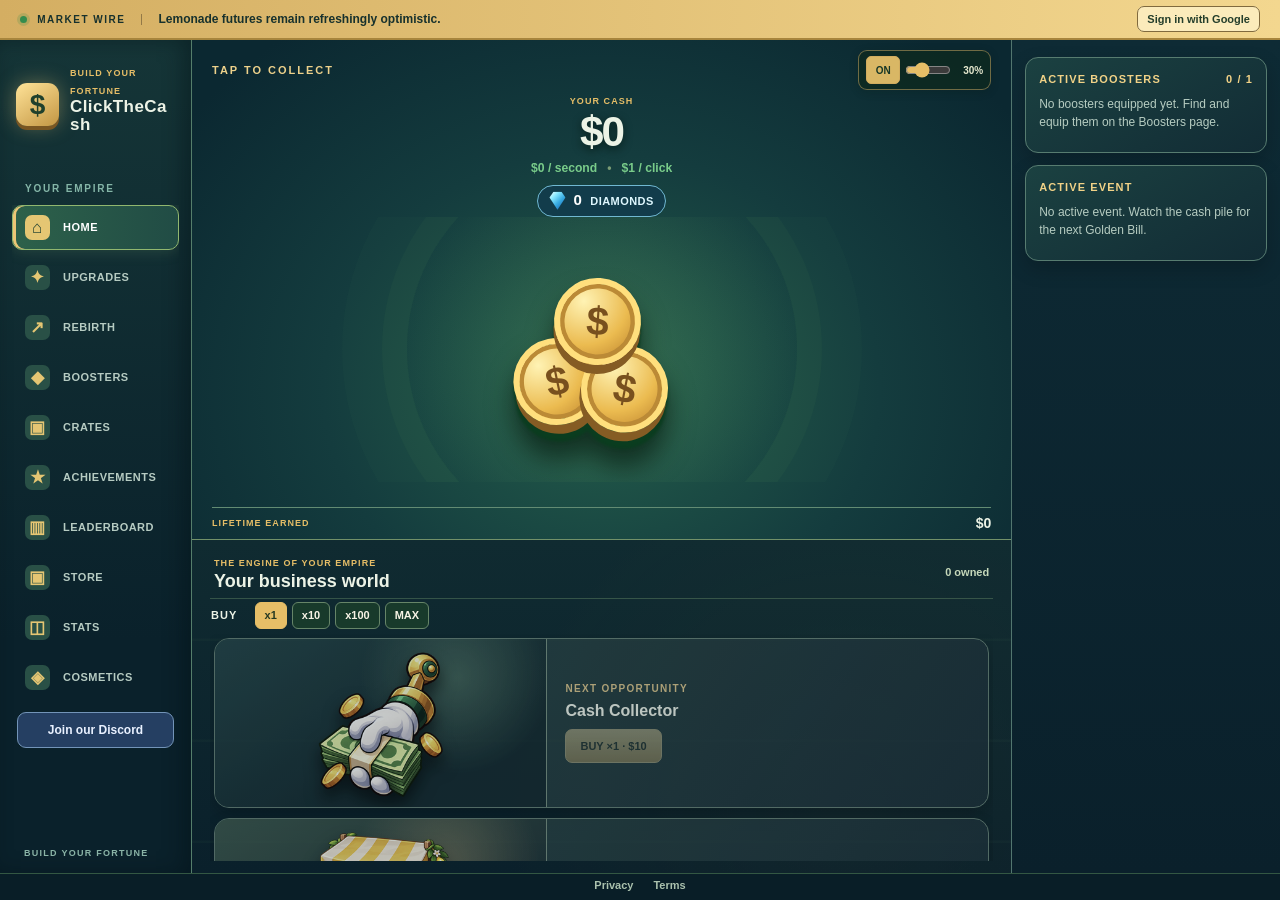
==== CashEmpire/index.html @ 69fbd25c "Reset gameplay on V2 rebirth and show business stats in image" ====
<!doctype html>
<html lang="en">
<head>
  <meta charset="utf-8">
  <meta name="viewport" content="width=device-width, initial-scale=1, viewport-fit=cover">
  <meta name="theme-color" content="#11251c">
  <meta name="description" content="ClickTheCash — build a business fortune, one tap at a time.">
  <title>ClickTheCash</title>
  <link rel="stylesheet" href="style.css?v=world-balance-1">
  <link rel="stylesheet" href="v2.css?v=1">
  <link rel="stylesheet" href="crates.css?v=3">
  <link rel="stylesheet" href="cosmetic-v2.css?v=2">
  <script src="cloud-outbox.js?v=free-crates-1" defer></script>
  <script src="wealth-progression.js?v=empire-2" defer></script>
  <script src="v2-shell.js?v=1" defer></script>
  <script src="script.js?v=rebirth-2" defer></script>
</head>
<body>
  <div class="game-shell">
    <div class="market-ticker"><span class="ticker-label"><span class="live-dot"></span> MARKET WIRE</span><span id="tickerText" class="ticker-text">The market is open. Every tap counts.</span><span id="cloudSyncStatus" class="cloud-sync-status" role="status" aria-live="polite" hidden></span><button id="fitScreen" class="fit-screen-toggle" type="button" aria-pressed="false">Fit screen: OFF</button><div id="accountControls" class="account-controls"><a id="googleSignIn" href="/api/auth/google/start">Sign in with Google</a><button id="accountButton" type="button" hidden></button><div id="accountMenu" class="account-menu" hidden><strong id="accountUsername"></strong><button id="accountDetails" type="button">Account</button><a id="adminLink" href="/admin" hidden>Admin</a><button id="signOut" type="button">Sign out</button></div></div></div>
    <div id="accountNotice" class="account-notice" role="alert" hidden></div>
    <main class="columns">
      <section class="play-column" aria-label="Cash collection">
        <header class="play-header"><div class="brand-mark">$</div><div class="brand-copy"><span class="brand-kicker">BUILD YOUR FORTUNE</span><h1>ClickTheCash</h1></div><div class="music-controls" role="group" aria-label="Background music"><span class="music-label">MUSIC</span><button id="musicMute" type="button" aria-label="Mute background music" aria-pressed="false">ON</button><input id="musicVolume" type="range" min="0" max="100" value="30" aria-label="Music volume"><span id="musicVolumeValue" class="music-volume-value">30%</span></div></header><audio id="backgroundMusic" src="assets/audio/background.wav" preload="none" loop></audio>
        <div class="balance-card"><span class="eyebrow">YOUR CASH</span><div id="balance" class="balance">$0</div><div class="income-line"><span id="rate">$0 / second</span><span class="income-divider">•</span><span id="perClick">$1 / click</span></div><div class="v2-diamond-wallet" aria-label="Diamonds"><span class="v2-diamond-gem" aria-hidden="true"></span><strong id="diamondBalance">0</strong><span>DIAMONDS</span></div></div>
        <div id="pileZone" class="pile-zone">
          <div id="particleLayer" class="particle-layer" aria-hidden="true"></div>
          <div class="wealth-backdrop" aria-hidden="true"></div>
          <button id="moneyPile" class="money-pile wealth-0" type="button" aria-label="Collect cash from the wealth pile"></button>
          <div id="effectLayer" class="effect-layer" aria-hidden="true"></div>
          <button id="goldenBill" class="golden-bill" type="button" hidden aria-label="Claim Golden Bill"><img id="goldenBillArt" src="assets/bills/golden-bill.png" alt="" width="116" height="96" decoding="async"><span class="golden-fallback" aria-hidden="true">GOLDEN BILL</span><b id="goldenCountdown" class="event-countdown" aria-label="Seconds remaining">12</b></button><button id="boosterDrop" class="booster-drop" type="button" hidden aria-label="Claim Booster Drop"><span>◆</span><small>BOOSTER DROP</small><b id="dropCountdown" class="event-countdown">20</b></button><div id="burstLayer" class="burst-layer" aria-hidden="true"></div>
        </div>
        <div id="buffBar" class="buff-bar" aria-live="polite"></div>
        <div class="play-footer"><span class="eyebrow">LIFETIME EARNED</span><strong id="lifetime">$0</strong></div>
      </section>
      <section class="content-column" aria-label="Empire progress">
        <div class="progress-area">
        <nav class="tabs" aria-label="Progress tabs">
          <button class="tab active" data-tab="upgrades" type="button">UPGRADES</button>
          <button class="tab" data-tab="stats" type="button">STATS</button>
          <button class="tab" data-tab="achievements" type="button">ACHIEVEMENTS</button>
          <button class="tab" data-tab="prestige" type="button">REBIRTH</button>
          <button class="tab" data-tab="boosters" type="button">BOOSTERS</button>
          <button class="tab" data-tab="crates" type="button">CRATES</button>
          <button class="tab" data-tab="cosmetics" type="button">COSMETICS</button>
          <button class="tab" data-feature="leaderboard" type="button">LEADERBOARD</button>
          <button class="tab" data-feature="store" type="button">STORE</button>
        </nav>
        <div id="tab-upgrades" class="tab-panel active">
          <div class="section-heading"><div><span class="eyebrow">MAKE YOUR MONEY WORK</span><h2>Upgrades</h2></div><span id="upgradeCount" class="section-count">0 available</span></div>
          <p class="section-intro">Fresh ideas arrive as your empire grows.</p>
          <div id="upgradeList" class="upgrade-list"></div>
        </div>
        <div id="tab-stats" class="tab-panel" hidden>
          <div class="section-heading"><div><span class="eyebrow">BY THE NUMBERS</span><h2>Statistics</h2></div></div>
          <div id="statsGrid" class="stats-grid"></div>
          <div class="settings-card"><h3>Settings</h3><div id="settingsList" class="settings-list"></div></div>
          <div class="save-card"><h3>Save management</h3><p>Your progress saves automatically in this browser.</p><div class="save-actions"><button id="exportSave" type="button">Export Save</button><button id="importSave" type="button">Import Save</button><button id="resetGame" class="danger" type="button">Reset Game</button></div></div>
        </div>
        <div id="tab-achievements" class="tab-panel" hidden>
          <div class="section-heading"><div><span class="eyebrow">PROOF OF PROGRESS</span><h2>Achievements</h2></div><span id="achievementCount" class="section-count">0 / 0</span></div>
          <div id="achievementGrid" class="achievement-grid"></div>
        </div>
        <div id="tab-prestige" class="tab-panel" hidden>
          <div class="section-heading"><div><span class="eyebrow">START AGAIN. GO FURTHER.</span><h2>Rebirth</h2></div></div>
          <div class="rebirth-card"><div class="rebirth-icon">✦</div><span class="eyebrow">EMPIRE POINTS AVAILABLE</span><strong id="pointsOwned">0</strong><p>Every Rebirth permanently adds 10% to click and business earnings. Empire Points also boost income and buy investments.</p><div class="rebirth-preview"><span>Earned this run</span><strong id="rebirthRunEarned">$0</strong></div><div class="rebirth-preview"><span>Rebirth requirement</span><strong id="rebirthRequirement">$1,000,000</strong></div><div id="rebirthProgress" class="rebirth-progress" role="progressbar" aria-label="Progress toward Rebirth" aria-valuemin="0" aria-valuemax="100" aria-valuenow="0"><span id="rebirthProgressFill"></span></div><div class="rebirth-preview"><span>Empire Points from this Rebirth</span><strong id="pointsGain">+0</strong></div><div class="rebirth-preview"><span>Current Rebirth bonus</span><strong id="rebirthCurrentBonus">+0%</strong></div><div class="rebirth-preview"><span>After this Rebirth</span><strong id="rebirthBonus">+10%</strong></div><p id="rebirthNext" class="rebirth-next"></p><button id="rebirthButton" type="button">REBIRTH FOR EMPIRE POINTS</button></div>
          <h3 class="tree-title">Early investments · 1–10 points</h3><div id="earlyPrestigeTree" class="prestige-tree"></div><h3 class="tree-title">Advanced investments</h3><div id="prestigeTree" class="prestige-tree"></div>
        </div>
        <div id="tab-boosters" class="tab-panel" hidden><div class="section-heading"><div><span class="eyebrow">RARE FINDS</span><h2>Boosters</h2></div></div><p class="section-intro">Drops can appear while you actively play. Equip one copy of each booster.</p><h3 class="tree-title">Equipment · 6 slots</h3><div id="boosterSlots" class="booster-slots"></div><h3 class="tree-title">Inventory</h3><div id="boosterInventory" class="booster-inventory"></div></div>
        <div id="tab-crates" class="tab-panel" hidden><div class="section-heading"><div><span class="eyebrow">OPEN YOUR FORTUNE</span><h2>Crates</h2></div></div><p class="section-intro">Claim a free Wood Crate daily, Iron Crate weekly, and Royal Crate monthly. Free crates reset at 00:00 UTC. Earn diamonds from achievement claims, or buy crates with diamonds or secure checkout. Preview the exact reward categories and odds before opening.</p><div class="v2-crate-wallet"><span class="v2-diamond-gem" aria-hidden="true"></span><strong id="crateDiamondBalance">0</strong><span>diamonds available</span></div><div id="crateList" class="v2-crate-list"></div></div>
        <div id="tab-cosmetics" class="tab-panel" hidden><div class="section-heading"><div><span class="eyebrow">YOUR LOOK, EVERYWHERE</span><h2>Cosmetics</h2></div></div><p class="section-intro">Choose a look for each slot. Equipped items follow your Google account.</p><div id="cosmeticsList" class="cosmetics-list"></div></div>
        </div>
        <section class="owned-panel world-panel" aria-label="Owned generator world">
          <div class="owned-heading"><div><span class="eyebrow">THE ENGINE OF YOUR EMPIRE</span><h2>Your business world</h2></div><span id="ownedTotal" class="owned-total">0 owned</span></div>
          <div id="ownedBusinessList" class="owned-business-list"></div>
        </section>
      </section>
      <aside id="storeColumn" class="store-column" aria-label="Business store">
        <div class="store-top"><div><span class="eyebrow">THE MARKETPLACE</span><h2>Businesses</h2></div><div class="store-badge">EST. TODAY</div></div>
        <div class="buy-row"><span>BUY</span><div class="buy-options"><button class="buy-option active" data-buy="1" type="button">x1</button><button class="buy-option" data-buy="10" type="button">x10</button><button class="buy-option" data-buy="100" type="button">x100</button><button class="buy-option" data-buy="max" type="button">MAX</button></div></div>
        <div id="businessList" class="business-list"></div>
      </aside>
    </main>
    <footer class="site-footer" aria-label="Site information"><a href="privacy">Privacy</a><a href="terms">Terms</a></footer>
  </div>
  <div id="featureBackdrop" class="modal-backdrop" hidden><section id="featureModal" class="feature-modal" role="dialog" aria-modal="true" aria-labelledby="featureTitle"><button id="featureClose" class="modal-close" type="button" aria-label="Close">×</button><div id="featureBody"></div></section></div>
  <div id="businessTooltip" class="business-tooltip" role="tooltip" hidden></div>
  <div id="toastStack" class="toast-stack" aria-live="polite"></div>
  <div id="modalBackdrop" class="modal-backdrop" hidden><div class="modal" role="dialog" aria-modal="true" aria-labelledby="modalTitle"><button id="modalClose" class="modal-close" type="button" aria-label="Close">×</button><span class="eyebrow">ClickTheCash</span><h2 id="modalTitle"></h2><div id="modalBody"></div><div id="modalActions" class="modal-actions"></div></div></div>
  <div id="crateReveal" class="v2-crate-reveal" role="dialog" aria-modal="true" aria-label="Crate reward" hidden><div class="v2-reveal-backdrop"></div><div class="v2-reveal-content"><div class="v2-reveal-chest" aria-hidden="true"><span class="v2-reveal-lid"></span><span class="v2-reveal-lock"></span></div><p id="crateRevealTier" class="v2-reveal-kicker">CRATE OPENING</p><h2 id="crateRevealTitle">Opening...</h2><p id="crateRevealReward" role="status" aria-live="polite"></p><button id="crateRevealClose" type="button">Collect reward</button></div></div>
</body>
</html>
---- CashEmpire/style.css ----
:root{
  --bg:#0e2119;--panel:#153026;--panel-deep:#10271f;--panel-soft:#1d3b2d;
  --line:#335743;--cream:#f7f3e5;--muted:#abc2ae;--gold:#e6be67;--green:#79cc8a;
  font-family:Helvetica,Arial,"Segoe UI",sans-serif;
  color:var(--cream);background:var(--bg)
}
*{box-sizing:border-box}
html,body{margin:0;min-height:100%}
body{background:var(--bg);color:var(--cream);transition:background .35s,color .35s}
button{font:inherit;cursor:pointer}
button:focus-visible,[tabindex="0"]:focus-visible{outline:3px solid var(--gold);outline-offset:2px}
button:disabled{cursor:not-allowed;opacity:.46}
h1,h2,h3,p{margin-top:0}
[hidden]{display:none!important}
.game-shell{width:100%;min-height:100vh}
.market-ticker{height:42px;display:flex;align-items:center;gap:16px;padding:0 20px;background:#e1c276;color:#233523;border-bottom:2px solid #a7853d;white-space:nowrap;overflow:hidden;font-size:12px;font-weight:650;position:relative;z-index:50}
.ticker-label{font-size:10px;font-weight:850;letter-spacing:.15em;border-right:1px solid #937947;padding-right:16px;flex:none}
.live-dot{display:inline-block;width:7px;height:7px;margin-right:6px;background:#348c4d;border-radius:50%;box-shadow:0 0 0 3px #348c4d33}
.ticker-text{overflow:hidden;text-overflow:ellipsis;flex:1}
.ticker-mark{font-size:10px;letter-spacing:.15em;font-weight:900;opacity:.72}
.columns{display:grid;grid-template-columns:minmax(310px,32%) minmax(330px,35%) minmax(330px,33%);min-height:calc(100vh - 42px)}
.play-column,.content-column,.store-column{min-width:0}
.play-column{display:flex;flex-direction:column;align-items:stretch;padding:22px 20px 16px;background:radial-gradient(circle at 50% 34%,#275b38 0,#173b2c 36%,#10291f 78%);border-right:2px solid #436448;max-height:calc(100vh - 42px);overflow:hidden;position:relative;isolation:isolate}
.play-header{display:flex;align-items:center;gap:12px;flex:none}
.brand-mark{display:grid;place-items:center;width:44px;height:44px;flex:none;border-radius:11px;background:linear-gradient(145deg,#ffe398,#c39643);color:#20402c;box-shadow:0 3px 0 #866525;font-size:29px;font-weight:900}
.brand-kicker,.eyebrow{font-size:10px;letter-spacing:.16em;color:var(--gold);font-weight:800}
.play-header h1{font-size:21px;line-height:1;margin:4px 0 0;letter-spacing:.08em;font-weight:850}
.balance-card{text-align:center;padding:21px 0 6px;flex:none;position:relative;z-index:8}
.balance{font-weight:850;font-size:clamp(34px,3.4vw,62px);line-height:1.13;letter-spacing:-.045em;overflow-wrap:anywhere;font-variant-numeric:tabular-nums;text-shadow:0 3px 8px #04140c9c}
.income-line{display:flex;justify-content:center;gap:10px;align-items:center;color:var(--green);font-size:13px;font-weight:750;margin-top:7px;flex-wrap:wrap}
.income-divider{color:#7b9c75}
.pile-zone{height:clamp(255px,37vh,408px);position:relative;display:grid;place-items:center;flex:none;overflow:hidden}
.particle-layer,.effect-layer{position:absolute;inset:0;overflow:hidden;pointer-events:none}
.particle-layer{z-index:1}
.wealth-backdrop{position:absolute;width:min(85%,390px);aspect-ratio:1;border-radius:50%;background:radial-gradient(circle,#a4d97728 0,#8fd97917 38%,transparent 72%);box-shadow:0 0 0 25px #7fb76a0b,0 0 0 65px #7fb76a07;z-index:2;pointer-events:none}
.money-pile{display:block;position:relative;width:min(80%,35vh,350px);aspect-ratio:1;max-height:100%;padding:0;border:0;background:transparent;color:inherit;z-index:4;touch-action:manipulation;user-select:none;-webkit-tap-highlight-color:transparent;transition:transform .14s ease;filter:drop-shadow(0 18px 13px #031309a0)}
.money-pile:hover{transform:scale(1.035)}
.money-pile:active,.money-pile.popped{transform:scale(.92,.9)}
.wealth-scene{position:absolute;inset:0;display:none;filter:drop-shadow(0 5px 1px #0a3d1f)}
.money-pile.wealth-0 .scene-0,.money-pile.wealth-1 .scene-1,.money-pile.wealth-2 .scene-2,.money-pile.wealth-3 .scene-3,.money-pile.wealth-4 .scene-4,.money-pile.wealth-5 .scene-5,.money-pile.wealth-6 .scene-6,.money-pile.wealth-7 .scene-7{display:block}
.money-pile .wealth-scene{display:block}
.wealth-piece{position:absolute;left:var(--x);top:var(--y);transform:translate(-50%,-50%) rotate(var(--rot)) scale(var(--scale));display:grid;place-items:center;font-weight:900}
.piece-coin{width:22%;aspect-ratio:1;border-radius:50%;border:4px solid #ffdf7d;background:radial-gradient(circle at 30% 24%,#fff3b4,#ebbb50 57%,#b77c29);box-shadow:0 6px 0 #855c24,inset 0 0 0 3px #bb8a36;color:#78501e;font-size:clamp(17px,2.1vw,32px);line-height:1}
.piece-bill{width:42%;height:19%;border:3px solid #287047;border-radius:7px;background:linear-gradient(145deg,#def5ac,#86c779 55%,#62ac66);box-shadow:0 6px 0 #33774c,inset 0 0 0 5px #b2de9f;color:#3b7b47;font-size:clamp(20px,2.3vw,36px)}
.piece-bill:before{content:"";position:absolute;inset:6px;border:2px dashed #6da96a;border-radius:3px}
.piece-stack{width:45%;height:27%;border:3px solid #2a7448;border-radius:8px;background:repeating-linear-gradient(to bottom,#c7e8a2 0 10%,#63aa63 10% 14%);box-shadow:0 7px 0 #368252,0 14px 0 #236840,0 21px 0 #154e32;color:#8a6b2c;font-size:clamp(19px,2.2vw,34px)}
.piece-stack:before{content:"";position:absolute;left:38%;width:24%;inset-block:0;background:#f2db9b;border-left:2px solid #b8a26a;border-right:2px solid #b8a26a}
.piece-stack:after{content:"$";position:relative;color:#8a6b2c}
.piece-gem{width:21%;aspect-ratio:1;background:linear-gradient(135deg,#e5ffff 10%,#5fd8e0 35%,#1685ac 61%,#bdfdff);clip-path:polygon(50% 0,87% 21%,100% 57%,50% 100%,0 57%,13% 21%);border-radius:9px;filter:drop-shadow(0 5px 4px #4cddeb77)}
.piece-crypto{width:23%;aspect-ratio:1;border-radius:50%;border:5px solid #ffe78b;background:linear-gradient(135deg,#f4d680,#b87b2f 55%,#654419);box-shadow:0 7px 0 #81551b,inset 0 0 0 4px #a66b29;color:#fff3bf;font-size:clamp(25px,3vw,44px)}
.piece-goldbar{width:37%;height:17%;border:3px solid #b27219;border-radius:8px;background:linear-gradient(155deg,#fff5ad 5%,#ffd258 37%,#b77921 78%);box-shadow:0 7px 0 #845421,inset 0 0 0 3px #ffe387}
.piece-emerald,.piece-pink,.piece-obsidian{width:22%;aspect-ratio:1;clip-path:polygon(50% 0,91% 22%,100% 61%,50% 100%,0 61%,9% 22%);background:linear-gradient(140deg,#e6ffbc,#20b95b 44%,#095b3e);filter:drop-shadow(0 4px 3px #003d1c)}
.piece-pink{background:linear-gradient(140deg,#fff0fb,#f789d1 42%,#9e3594)}.piece-obsidian{background:linear-gradient(140deg,#e8c2ff,#753aa1 43%,#1d163d)}
.piece-vault{width:78%;height:63%;border:8px solid #d5b663;border-radius:35% 35% 12% 12%;background:radial-gradient(circle at 50% 58%,#182f3b 0 27%,#d5aa54 28% 34%,#344b57 35% 55%,#1a2e32 56%);box-shadow:0 12px 0 #8c692d,inset 0 0 0 5px #f1d992}
.piece-crown{width:37%;height:25%;clip-path:polygon(5% 85%,0 23%,25% 52%,50% 0,75% 52%,100% 23%,95% 85%);border-radius:12px;background:linear-gradient(150deg,#fff0a5,#e5ae38 60%,#8a551a);filter:drop-shadow(0 6px 2px #6c431d)}
.piece-star{width:18%;aspect-ratio:1;clip-path:polygon(50% 0,62% 37%,100% 50%,62% 62%,50% 100%,38% 62%,0 50%,38% 37%);background:linear-gradient(135deg,#fff,#ffe575 52%,#ac65e1);filter:drop-shadow(0 0 7px #f4e5ab)}
.piece-orb{width:72%;aspect-ratio:1;border-radius:50%;background:radial-gradient(circle at 38% 34%,#fff4c8,#80dfff 10%,#6345b9 37%,#1a1c45 64%,#bd7ef4 73%,#10243f);box-shadow:0 0 22px #8a6ee6a6,inset 0 0 20px #b4e7ff}
.effect-layer{z-index:6}
.float-cash,.particle-note,.ambient-bill{position:absolute;left:var(--x);top:var(--y);pointer-events:none}
.float-cash{font-size:20px;font-weight:900;color:#ffedaa;text-shadow:0 3px 5px #1b402b;white-space:nowrap;animation:floatUp .8s ease-out forwards}
.particle-note{font-size:16px;color:#96e3aa;animation:noteFly .8s ease-out forwards}
.ambient-bill{width:22px;height:11px;border:1px solid #69a575;border-radius:2px;background:#a9df9c66;transform:rotate(var(--rot));animation:billFall 5s linear forwards}
@keyframes floatUp{to{transform:translate(var(--dx),-85px);opacity:0}}
@keyframes noteFly{to{transform:translate(var(--dx),var(--dy)) rotate(75deg);opacity:0}}
@keyframes billFall{to{transform:translate(35px,440px) rotate(210deg);opacity:0}}
.golden-bill{position:absolute;z-index:8;width:96px;height:64px;border:3px solid #ffe489;border-radius:9px;background:linear-gradient(135deg,#fff3b7,#dcaa42);color:#79501b;box-shadow:0 0 20px #ffe077;transform:rotate(-12deg);animation:billPulse 1s ease-in-out infinite alternate}
.golden-bill span{display:block;font-size:29px;line-height:28px;font-weight:900}
.golden-bill small{font-size:9px;font-weight:900}
@keyframes billPulse{to{transform:rotate(6deg) scale(1.08);box-shadow:0 0 35px #ffe077}}
.buff-bar{min-height:25px;text-align:center;color:var(--gold);font-size:12px;font-weight:800;flex:none;position:relative;z-index:8}
.owned-panel{display:flex;flex-direction:column;min-height:100px;flex:1;border-top:1px solid #64846288;padding-top:12px;overflow:hidden}
.owned-heading{display:flex;justify-content:space-between;align-items:end;gap:10px;flex:none}
.owned-heading h2{font-size:17px;margin:2px 0 0;font-weight:800}
.owned-total{font-size:11px;color:#c5d8ba;font-weight:750;white-space:nowrap}
.owned-business-list{overflow-y:auto;scrollbar-color:#719b72 transparent;padding:8px 3px 4px;min-height:0}
.owned-empty{margin:13px 0;font-size:12px;color:var(--muted)}
.owned-row{padding:8px 9px;margin-bottom:7px;background:#0c241b99;border:1px solid #436a4a;border-radius:9px}
.owned-row-head{display:flex;align-items:center;gap:8px;margin-bottom:5px}
.owned-row-head img{width:30px;height:30px;object-fit:contain;flex:none}
.owned-row-head strong{font-size:12px;font-weight:750;flex:1}
.owned-row-head span{font-size:12px;font-weight:850;color:var(--gold);font-variant-numeric:tabular-nums}
.owned-copies{display:flex;gap:2px;flex-wrap:wrap;align-items:center;min-height:27px}
.owned-copy{position:relative;display:grid;place-items:center;width:34px;height:34px;border-radius:7px;background:#31523d77}
.owned-copy img{width:100%;height:100%;object-fit:contain}
.owned-row.medium .owned-copy{width:28px;height:28px}
.owned-row.dense .owned-copy{width:24px;height:24px}
.copy-group{position:absolute;right:-4px;bottom:-3px;padding:0 3px;border-radius:4px;background:#e9c777;color:#173726;font-size:8px;font-weight:850}
.play-footer{display:flex;justify-content:space-between;align-items:center;border-top:1px solid #64846288;padding-top:10px;margin-top:8px;flex:none}
.play-footer strong{font-size:17px;font-weight:800;font-variant-numeric:tabular-nums}
.content-column{background:#12271f;max-height:calc(100vh - 42px);overflow-y:auto;padding:0 24px 30px;scrollbar-color:#5b855d transparent}
.tabs{display:flex;gap:5px;position:sticky;top:0;z-index:12;background:#12271f;border-bottom:1px solid var(--line);overflow-x:auto}
.tab{border:0;border-bottom:3px solid transparent;background:none;color:#a2b9a6;font-size:11px;font-weight:800;letter-spacing:.08em;white-space:nowrap;padding:20px 10px 16px}
.tab:hover,.tab.active{color:var(--cream)}
.tab.active{border-bottom-color:var(--gold)}
.tab-panel{padding-top:25px;animation:panelIn .18s ease}
.tab-panel[hidden]{display:none}
@keyframes panelIn{from{opacity:.55;transform:translateY(5px)}}
.section-heading{display:flex;justify-content:space-between;align-items:end;gap:10px}
.section-heading h2,.store-top h2{font-size:30px;letter-spacing:-.035em;font-weight:850;margin:3px 0 0}
.section-count{font-size:11px;color:var(--gold);font-weight:800}
.section-intro{font-size:13px;color:var(--muted);margin:11px 0 20px}
.upgrade-list,.prestige-tree{display:grid;gap:10px}
.upgrade-card,.investment-card{display:flex;align-items:center;gap:12px;border:1px solid #42694b;border-radius:11px;background:#203f30;padding:12px;box-shadow:0 4px 0 #0a1c14}
.upgrade-card.affordable{border-color:#aad176}
.upgrade-icon{display:grid;place-items:center;flex:none;width:43px;height:43px;border:1px solid #638b65;border-radius:9px;background:#305c3e;font-size:24px}
.upgrade-info{flex:1;min-width:0}
.upgrade-info strong{display:block;font-size:13px;font-weight:800}
.upgrade-info p{font-size:11px;color:var(--muted);margin:4px 0 0;line-height:1.4}
.upgrade-card button,.investment-card button,.business-card button,.rebirth-card button,.modal-actions button,.save-actions button{border:0;border-radius:7px;padding:10px 12px;background:var(--gold);color:#223627;font-size:12px;font-weight:850;white-space:nowrap;box-shadow:0 3px 0 #957033}
.upgrade-card button:disabled,.investment-card button:disabled,.business-card button:disabled,.rebirth-card button:disabled{background:#537159;color:#b6c7b5;box-shadow:none}
.empty-state{padding:25px;border:1px dashed var(--line);border-radius:10px;text-align:center;color:var(--muted);font-size:13px}
.store-column{display:flex;flex-direction:column;background:#1b3429;border-left:2px solid #456b4d;max-height:calc(100vh - 42px);overflow:hidden}
.store-top{display:flex;align-items:end;justify-content:space-between;gap:12px;padding:25px 20px 18px;flex:none}
.store-badge{padding:6px;border:1px solid #c6a359;color:var(--gold);font-size:9px;font-weight:850;letter-spacing:.12em;transform:rotate(-7deg)}
.buy-row{display:flex;align-items:center;justify-content:space-between;gap:8px;padding:10px 18px;background:#274533;border-block:1px solid #4b6d50;font-size:11px;font-weight:850;letter-spacing:.1em;flex:none}
.buy-options{display:flex;gap:5px}
.buy-option{border:1px solid #668568;border-radius:6px;padding:7px 10px;background:#183a2b;color:var(--cream);font-size:11px;font-weight:800}
.buy-option.active{background:var(--gold);border-color:var(--gold);color:#253922}
.business-list{overflow-y:auto;min-height:0;padding:12px 12px 25px;scrollbar-color:#729976 transparent}
.business-card{display:flex;align-items:center;gap:11px;min-height:86px;padding:10px;margin-bottom:8px;background:#244635;border:1px solid #426c4c;border-radius:10px;transition:background .15s,border-color .15s}
.business-card:hover,.business-card:focus-within{background:#2c523d;border-color:#8bb56f}
.business-card.locked{opacity:.68}
.business-card.available{border-color:#a8cf79}
.business-image{display:grid;place-items:center;flex:none;width:62px;height:62px;border-radius:9px;background:radial-gradient(circle,#4a7550,#284633);border:1px solid #658866}
.business-image img{width:58px;height:58px;object-fit:contain}
.business-info{flex:1;min-width:0;cursor:help}
.business-info strong{display:block;font-size:14px;line-height:1.2;font-weight:800}
.business-info p{font-size:11px;line-height:1.3;color:#b2cdb5;margin:5px 0 0}
.business-owned{display:block;font-size:11px;color:var(--gold);font-weight:800;margin-top:4px}
.business-card button{min-width:77px}
.business-card button small{display:block;font-size:10px;margin-top:3px;font-weight:700;font-variant-numeric:tabular-nums}
.business-tooltip{position:fixed;z-index:60;width:280px;padding:15px;background:#10261d;border:1px solid #d0b165;border-radius:12px;box-shadow:0 12px 45px #0009;pointer-events:none}
.tooltip-head{display:flex;align-items:center;gap:10px;margin-bottom:12px}
.tooltip-head img{width:58px;height:58px;object-fit:contain}
.tooltip-head strong{font-size:16px}
.tooltip-stat{display:flex;justify-content:space-between;gap:10px;padding:7px 0;border-top:1px solid #36513e;font-size:11px;color:#bed2bf}
.tooltip-stat strong{color:var(--cream);text-align:right;font-variant-numeric:tabular-nums}
.stats-grid{display:grid;grid-template-columns:repeat(2,minmax(0,1fr));gap:9px;margin-top:18px}
.stat{padding:15px;background:#1d3c2e;border:1px solid var(--line);border-radius:9px;min-height:78px}
.stat span{display:block;color:var(--muted);font-size:11px}
.stat strong{display:block;margin-top:8px;font-size:17px;font-weight:800;overflow-wrap:anywhere;font-variant-numeric:tabular-nums}
.settings-card,.save-card,.rebirth-card{margin-top:22px;padding:18px;border:1px solid var(--line);border-radius:11px;background:#1c382b}
.settings-card h3,.save-card h3{font-size:17px}
.settings-list{display:grid;grid-template-columns:repeat(2,1fr);gap:8px}
.setting{border:1px solid var(--line);border-radius:7px;background:#284b37;color:var(--cream);padding:10px;text-align:left;font-size:12px}
.setting strong{float:right;color:var(--gold)}
.save-card p,.rebirth-card p{color:var(--muted);font-size:13px;line-height:1.5}
.save-actions{display:flex;flex-wrap:wrap;gap:7px}
.save-actions button{background:#d5e4bd}
.save-actions .danger{background:#ba7069;color:#fff}
.achievement-grid{display:grid;grid-template-columns:repeat(2,minmax(0,1fr));gap:9px;margin-top:20px}
.achievement{padding:12px;border:1px solid #62865b;background:#254635;border-radius:9px;min-height:112px}
.achievement.locked{filter:grayscale(1);opacity:.55}
.achievement-icon{display:grid;place-items:center;width:36px;height:36px;margin-bottom:8px;border-radius:8px;background:#325c3e;font-size:20px}
.achievement strong{font-size:12px}
.achievement p{font-size:10px;color:var(--muted);margin:5px 0}
.rebirth-card{text-align:center;background:radial-gradient(circle at top,#455b30,#1b382a 70%);border-color:#ae9254}
.rebirth-icon{font-size:42px;color:var(--gold)}
.rebirth-card>strong{display:block;font-size:48px;color:var(--gold)}
.rebirth-preview{display:flex;justify-content:space-between;text-align:left;padding:11px 0;border-top:1px solid #64714e;font-size:12px;gap:10px}
.rebirth-preview strong{color:var(--gold)}
.rebirth-card button{width:100%;margin-top:10px;padding:14px}
.rebirth-next{font-size:11px!important}
.tree-title{margin:24px 0 12px}
.investment-card{align-items:flex-start}
.investment-card .upgrade-info p{line-height:1.4}
.toast-stack{position:fixed;left:50%;bottom:20px;transform:translateX(-50%);z-index:80;display:grid;gap:8px;pointer-events:none}
.toast{padding:11px 17px;background:#e9d07e;color:#213b2c;border-radius:9px;box-shadow:0 10px 35px #0007;font-weight:850;font-size:13px;animation:toastIn .3s ease}
.toast.achievement-toast{background:#99df9e}
@keyframes toastIn{from{opacity:0;transform:translateY(14px)}}
.modal-backdrop{position:fixed;inset:0;z-index:100;background:#06130ec9;display:grid;place-items:center;padding:15px}
.modal{position:relative;width:min(100%,510px);max-height:90vh;overflow:auto;background:#1b3b2c;border:1px solid #9aaf75;border-radius:15px;padding:25px;box-shadow:0 20px 80px #0009}
.modal h2{font-size:25px;margin:7px 0 12px}
.modal p{color:#c4d7bd;font-size:14px;line-height:1.55}
.modal textarea{width:100%;min-height:150px;resize:vertical;background:#0d241a;color:var(--cream);border:1px solid #7c9f73;border-radius:7px;padding:10px;font:12px monospace}
.modal-actions{display:flex;gap:8px;justify-content:flex-end;margin-top:18px}
.modal-actions .secondary{background:#56765b;color:#fff;box-shadow:none}
.modal-close{position:absolute;right:15px;top:12px;background:none;border:0;color:var(--cream);font-size:28px}
.gold-rush body{background:#47300f}
.gold-rush .market-ticker{background:#ffe3a0;color:#533306;box-shadow:0 0 20px #ffd15e}
.gold-rush .play-column{background:radial-gradient(circle at 50% 32%,#bd8d35,#61451b 58%,#2b2417);border-color:#f7d177}
.gold-rush .content-column,.gold-rush .tabs{background:#352d1c}
.gold-rush .store-column{background:#3c321d;border-color:#c99b4d}
.gold-rush .wealth-backdrop{background:radial-gradient(circle,#ffe76a72,#f5b63122 65%,transparent 75%);box-shadow:0 0 70px #ffce4b88}
.gold-rush .money-pile{filter:drop-shadow(0 0 23px #ffda63)}
.gold-rush .buff-bar{color:#fff3af;font-size:14px}
.light{--bg:#e4e8da;--panel:#f5f4e9;--panel-deep:#ecf0e2;--panel-soft:#e5efdc;--line:#a2b7a0;--cream:#1b3427;--muted:#4e6a54;--gold:#a56c22;--green:#267c42;background:#e4e8da;color:#1b3427}
.light body{background:#e4e8da}
.light .play-column{background:radial-gradient(circle at 50% 34%,#e1efd4,#c0ddc4 65%,#bad4bf)}
.light .content-column,.light .tabs{background:#ecf0e2}
.light .store-column{background:#dce8d8}
.light .business-card,.light .upgrade-card,.light .investment-card,.light .stat,.light .settings-card,.light .save-card{background:#f8f7ea;color:#1b3427}
.light .business-info p,.light .upgrade-info p{color:#506d55}
.light .achievement{background:#e0eedb}
.light .setting{background:#d9e9d5;color:#1b3427}
.light .owned-row{background:#eff4e3}
.light .owned-row-head strong{color:#203a29}
.light .balance{text-shadow:none}
.reduce-motion *, .reduce-motion *:before,.reduce-motion *:after{animation:none!important;transition:none!important}
@media(max-width:1080px){
  .columns{grid-template-columns:minmax(260px,32%) minmax(275px,35%) minmax(270px,33%)}
  .play-column,.content-column{padding-left:14px;padding-right:14px}
  .store-top{padding-left:14px;padding-right:14px}
  .business-card{gap:7px}
  .business-image{width:50px;height:50px}
  .business-image img{width:48px;height:48px}
  .tab{font-size:10px;padding-inline:7px}
}
@media(max-width:800px){
  .columns{grid-template-columns:1fr 1fr}
  .play-column,.content-column{max-height:none;min-height:640px}
  .play-column{overflow:visible}
  .owned-panel{flex:none;max-height:260px}
  .store-column{grid-column:1/-1;max-height:none}
  .business-list{display:grid;grid-template-columns:repeat(2,minmax(0,1fr));gap:0 8px;max-height:600px}
  .pile-zone{height:330px}
  .money-pile{width:min(75%,290px)}
}
@media(max-width:600px){
  .market-ticker{height:36px;padding-inline:10px;gap:9px}
  .ticker-label{padding-right:9px;font-size:9px}
  .ticker-mark{display:none}
  .columns{display:block}
  .play-column,.content-column,.store-column{min-height:0;max-height:none}
  .play-column{padding:14px}
  .play-header h1{font-size:18px}
  .brand-mark{width:38px;height:38px;font-size:25px}
  .balance-card{padding-top:17px}
  .balance{font-size:clamp(34px,9vw,48px)}
  .pile-zone{height:315px}
  .money-pile{width:min(76vw,290px)}
  .owned-panel{max-height:250px}
  .content-column{padding-bottom:27px}
  .tabs{top:0}
  .tab{flex:1;padding:15px 5px 12px;font-size:10px}
  .business-list{display:block;max-height:none}
  .store-top{padding:20px 15px}
  .business-tooltip{display:none!important}
}

.upgrade-icon img{width:39px;height:39px;object-fit:contain}
.light.gold-rush .play-column,.light.gold-rush .content-column,.light.gold-rush .store-column{background:linear-gradient(150deg,#765017,#3f2d16)!important;color:#fff1cc}
.light.gold-rush .market-ticker{background:#9a6b21;color:#fff3cd}

/* Keep the opening wealth stage prominent and phone tabs fully visible. */
.scene-0{transform:scale(1.5)}
.scene-1{transform:scale(1.18)}
.ticker-text{min-width:0}
@media(max-width:600px){.tabs{display:grid;grid-template-columns:repeat(4,minmax(0,1fr));overflow:hidden}.tab{min-width:0;white-space:normal;font-size:9px;letter-spacing:.025em;padding-inline:2px}}

/* The center column is an upgrade deck above the generator world. */
.play-column{justify-content:flex-start}
.play-column .pile-zone{height:auto;min-height:260px;flex:1}
.play-column .money-pile{width:min(90%,42vh,385px)}
.play-column .play-footer{margin-top:auto}
.content-column{display:flex;flex-direction:column;padding:0;overflow:hidden}
.progress-area{height:clamp(245px,36vh,345px);flex:none;overflow-y:auto;scrollbar-color:#5b855d transparent;background:#12271f}
.progress-area .tabs{padding:0 16px}
.progress-area .tab-panel{padding:17px 18px 20px}
.progress-area .section-heading h2{font-size:22px}
.progress-area .section-intro{margin-bottom:11px}
.progress-area .upgrade-list{gap:8px}
.progress-area .upgrade-card{padding:9px 10px}
.progress-area .empty-state{padding:14px}
.world-panel{position:relative;flex:1;min-height:0;padding:15px 16px 10px;overflow:hidden;border-top:3px solid #ccaa60;background:radial-gradient(circle at 50% 0,#2b523a 0,#1a382b 46%,#10291f 100%);isolation:isolate}
.world-panel:before{content:"";position:absolute;inset:0;pointer-events:none;z-index:0;opacity:.32;background:repeating-linear-gradient(to bottom,transparent 0 98px,#537e5833 99px 101px),radial-gradient(circle at 80% 80%,#c3af4d20,transparent 55%)}
.world-panel>*{position:relative;z-index:1}
.world-panel .owned-heading{padding:0 4px 11px;border-bottom:1px solid #668b6670}
.world-panel .owned-heading h2{font-size:20px;margin:3px 0 0}
.world-panel .owned-total{font-size:12px}
.world-panel .owned-business-list{flex:1;padding:12px 3px 16px;overflow-y:auto}
.world-panel .owned-row{min-height:112px;margin:0 0 11px;padding:10px 12px;background:linear-gradient(125deg,#173d2cf2,#1d4833d9);border:1px solid #58805a;border-left:4px solid #d4ad5d;border-radius:12px;box-shadow:0 7px 13px #061a1245}
.world-panel .owned-row-head{gap:10px;margin-bottom:9px}
.world-panel .owned-row-head>img{width:44px;height:44px}
.owned-row-title{display:flex;flex-direction:column;gap:2px;min-width:0;flex:1}
.world-panel .owned-row-head .owned-row-title strong{font-size:14px;color:var(--cream)}
.owned-row-title small{font-size:11px;color:var(--muted);font-weight:500}
.world-panel .owned-row-head .owned-quantity{font-size:16px;font-weight:850;color:#f1d486}
.world-panel .owned-copies{gap:5px;min-height:40px}
.world-panel .owned-copy{width:44px;height:44px;border:1px solid #6d946d88;background:#325941a8;animation:businessBreathe 3.8s ease-in-out var(--delay,0s) infinite}
.world-panel .owned-row.medium .owned-copy{width:36px;height:36px}
.world-panel .owned-row.dense .owned-copy{width:28px;height:28px}
.world-panel .copy-group{font-size:9px;right:-3px;bottom:-3px}
@keyframes businessBreathe{50%{transform:translateY(-2px)}}
.reduce-motion .owned-copy{animation:none}
.world-starter{min-height:245px;display:flex;flex-direction:column;align-items:center;justify-content:center;text-align:center;padding:18px 15px;background:linear-gradient(140deg,#254d36a8,#173626b5);border:1px dashed #7da66d;border-radius:14px}
.world-starter h3{font-size:19px;line-height:1.2;margin:10px 0 8px}
.world-starter p{max-width:360px;margin:0 0 16px;color:var(--muted);font-size:12px;line-height:1.5}
.starter-previews{display:grid;grid-template-columns:repeat(4,minmax(0,1fr));gap:8px;width:100%}
.starter-preview{display:flex;flex-direction:column;align-items:center;justify-content:center;gap:4px;min-height:92px;padding:5px;border:1px solid #547658;border-radius:9px;background:#0c291e88;opacity:.75}
.starter-preview img{width:55px;height:55px;object-fit:contain;filter:saturate(.65)}
.starter-preview strong{font-size:9px;line-height:1.15;color:#d8e0ce}
.world-next{display:flex;align-items:center;gap:13px;min-height:70px;padding:8px 12px;border:1px dashed #719568;border-radius:10px;background:#17392888;opacity:.72}
.world-next img{width:55px;height:55px;object-fit:contain;filter:grayscale(.35)}
.world-next div{display:flex;flex-direction:column;gap:3px}
.world-next strong{font-size:14px}
@media(min-width:1550px){.progress-area .upgrade-list{grid-template-columns:repeat(2,minmax(0,1fr))}}
@media(max-width:800px){.content-column{height:calc(100vh - 42px);min-height:640px;max-height:none;overflow:hidden}.play-column .pile-zone{flex:1}}
@media(max-width:600px){.play-column .pile-zone{height:335px;min-height:335px;flex:none}.play-column .money-pile{width:min(88vw,335px)}.content-column{height:auto;min-height:0;overflow:visible}.progress-area{height:315px}.world-panel{height:480px;min-height:480px;flex:none}.world-panel .owned-heading h2{font-size:18px}.starter-previews{gap:5px}.starter-preview img{width:43px;height:43px}.starter-preview strong{font-size:8px}}

.world-panel .world-starter{min-height:100%}
.world-panel .owned-copy{animation:none}
.world-panel .owned-copy:nth-child(4n+1){animation:businessBreathe 3.8s ease-in-out var(--delay,0s) infinite}
.reduce-motion .world-panel .owned-copy{animation:none}

/* Leaderboard and premium store use the existing navigation and dialog palette. */
.feature-modal{position:relative;display:flex;flex-direction:column;width:min(100%,760px);max-height:90vh;overflow:hidden;background:#1b3b2c;border:1px solid #9aaf75;border-radius:15px;box-shadow:0 20px 80px #0009}
.feature-modal.store-view{width:min(100%,760px)}
.feature-body{padding:25px;overflow-y:auto;scrollbar-color:#719b72 transparent}
.feature-header{display:flex;align-items:center;justify-content:space-between;gap:14px;padding-right:28px;margin-bottom:15px}
.feature-header h2{font-size:25px;margin:4px 0 0}
.feature-header button,.premium-buy{border:0;border-radius:7px;padding:10px 14px;background:var(--gold);color:#223627;font-size:12px;font-weight:850;box-shadow:0 3px 0 #957033}
.feature-header button:disabled,.premium-buy:disabled{opacity:.58;cursor:not-allowed;box-shadow:none}
.feature-message{padding:18px;border:1px dashed #648667;border-radius:9px;color:var(--muted);font-size:13px;line-height:1.5;text-align:center}
.feature-message.error{border-color:#c88470;color:#ffcfbf}
.feature-message button{display:block;margin:10px auto 0;border:1px solid #9db477;border-radius:6px;padding:7px 12px;background:#315d3d;color:var(--cream);font:inherit}
.leaderboard-list{max-height:58vh;overflow-y:auto;border:1px solid #4f7655;border-radius:10px}
.leaderboard-row{display:grid;grid-template-columns:55px minmax(110px,1.4fr) minmax(125px,1fr) 85px;align-items:center;gap:10px;padding:10px 12px;border-bottom:1px solid #416748;font-size:13px;font-variant-numeric:tabular-nums}
.leaderboard-row:last-child{border-bottom:0}
.leaderboard-head{position:sticky;top:0;z-index:1;background:#274c34;color:#e0ce92;font-size:10px;font-weight:850;letter-spacing:.07em;text-transform:uppercase}
.leaderboard-row .rank{font-weight:850;color:#e7c77a}
.leaderboard-row .username{font-weight:750;overflow:hidden;text-overflow:ellipsis;white-space:nowrap}
.leaderboard-row .cash{text-align:right}
.leaderboard-row .rebirths{text-align:right;color:var(--muted)}
.leaderboard-row.is-me{background:#49694480;box-shadow:inset 3px 0 var(--gold)}
.personal-rank{margin-top:12px;padding:10px 0;border-top:1px solid #6e8e69}
.premium-card{display:grid;grid-template-columns:70px 1fr auto;align-items:center;gap:15px;padding:18px;border:1px solid #6e955f;border-radius:12px;background:linear-gradient(135deg,#2b5538,#193628)}
.premium-icon{display:grid;place-items:center;width:64px;height:64px;border-radius:14px;background:linear-gradient(135deg,#ffe39b,#c98f37);color:#23452c;font-size:26px;font-weight:900;box-shadow:0 4px 0 #8e6429}
.premium-info strong{display:block;font-size:17px}
.premium-info p{margin:5px 0 0;color:var(--muted);font-size:12px;line-height:1.4}
.premium-price{margin-top:7px;color:#f3d68e;font-weight:850}
.premium-note{margin:13px 0 0;color:var(--muted);font-size:12px;line-height:1.5}
.premium-state{margin-top:12px;padding:9px 10px;border-radius:8px;background:#294b35;color:#f6df9e;font-size:12px}
.light .feature-modal{background:#f0f4e9;color:#1b3427}
.light .feature-message{color:#45634a}
.light .leaderboard-head{background:#d8e7d3;color:#47643f}
.light .leaderboard-row{border-color:#b5cdb1}
.light .premium-card{background:#e0efdc;color:#1b3427}
.light .premium-note,.light .premium-info p{color:#4e6a54}
@media(max-width:1500px){.progress-area .tabs{display:grid;grid-template-columns:repeat(6,minmax(0,1fr));gap:0}.progress-area .tab{min-width:0;white-space:normal;padding:15px 2px 12px;font-size:9px;letter-spacing:.015em;line-height:1.15}}
@media(max-width:600px){.progress-area .tabs{grid-template-columns:repeat(3,minmax(0,1fr))}.progress-area .tab{font-size:10px;padding:11px 2px}.feature-body{padding:18px 12px}.leaderboard-head{display:none}.leaderboard-row{grid-template-columns:34px minmax(0,1fr) auto;gap:2px 8px;font-size:11px}.leaderboard-row .rank{grid-row:1/3}.leaderboard-row .cash{font-weight:750}.leaderboard-row .rebirths{grid-column:2/4;text-align:left}.premium-card{grid-template-columns:56px 1fr;gap:10px}.premium-icon{width:52px;height:52px;font-size:21px}.premium-buy{grid-column:1/3;width:100%}}

.feature-header{padding-right:48px}

/* Account controls, wealth tiers, and compact mobile sizing. */
.market-ticker{overflow:visible}
.account-controls{position:relative;flex:none;font-size:11px}
.account-controls a,.account-controls>button,.fit-screen-toggle{border:1px solid #806a3e;border-radius:7px;background:#fbebbb;color:#243e2b;font-size:11px;font-weight:750;padding:6px 9px;text-decoration:none;white-space:nowrap}
.account-menu{position:absolute;right:0;top:calc(100% + 8px);width:185px;padding:10px;display:grid;gap:5px;border:1px solid #bda36b;border-radius:9px;background:#f7edd0;color:#243e2b;box-shadow:0 12px 25px #0006;z-index:80}
.account-menu[hidden]{display:none}
.account-menu strong{overflow:hidden;text-overflow:ellipsis}
.account-menu button{padding:7px;border:0;border-radius:5px;background:#e5d6a6;text-align:left;color:#243e2b}
.fit-screen-toggle{display:none}
.world-panel .owned-row{min-height:0;margin-bottom:6px;padding:6px 8px}
.world-panel .owned-row-head{margin-bottom:4px}
.world-panel .owned-row-head>img{width:32px;height:32px}
.world-panel .owned-copies{min-height:27px;gap:3px}
.world-panel .owned-copy{width:30px;height:30px}
.world-panel .owned-row.medium .owned-copy{width:26px;height:26px}
.world-panel .owned-row.dense .owned-copy{width:24px;height:24px}
:root{transition:background .4s,color .4s}
.diamond-theme{--bg:#0c1d2b;--panel:#173448;--panel-deep:#102838;--panel-soft:#1e445a;--line:#477b96;--gold:#b8eaff;--green:#78d8ed}
.diamond-theme .play-column{background:radial-gradient(circle at 50% 34%,#276987,#133e57 42%,#0c2536 80%);border-color:#6ac5e4}
.diamond-theme .content-column,.diamond-theme .progress-area,.diamond-theme .tabs{background:#102b3c}
.diamond-theme .world-panel{background:radial-gradient(circle at 50% 0,#28627a,#103047 65%,#092436);border-color:#81d7ee}
.diamond-theme .store-column{background:#173448;border-color:#6ac5e4}
.diamond-theme .business-card,.diamond-theme .upgrade-card{border-color:#4b8ba6}
.diamond-theme .market-ticker{background:#a8e4f3;border-color:#5db6d0}
.diamond-theme .wealth-backdrop{background:radial-gradient(circle,#8be6ff42,#297da72a 55%,transparent 75%);box-shadow:0 0 36px #45bcf538}
.luxury-tier .money-pile{filter:drop-shadow(0 12px 12px #34b7eeaa)}
.ultimate-tier .wealth-backdrop{box-shadow:0 0 65px #b2f9ff88,0 0 0 35px #a8e5ff12}
.ultimate-tier .piece-gem{filter:drop-shadow(0 0 9px #e6ffff)}
@media(max-width:600px){
  html,body{overflow-x:hidden}
  .market-ticker{height:36px;padding:0 8px;gap:5px}
  .ticker-text{display:none}
  .ticker-label{font-size:8px;letter-spacing:.06em;padding-right:5px}
  .fit-screen-toggle{display:inline-flex}
  .account-controls a,.account-controls>button,.fit-screen-toggle{font-size:10px;padding:6px}
  .play-column{padding:9px 11px 7px}
  .play-header{gap:7px}
  .brand-mark{width:31px;height:31px;font-size:21px}
  .brand-kicker{font-size:7px}
  .play-header h1{font-size:16px}
  .balance-card{padding:7px 0 2px}
  .balance{font-size:clamp(30px,8vw,42px)}
  .income-line{margin-top:2px;font-size:11px}
  .play-column .pile-zone{height:235px;min-height:235px}
  .play-column .money-pile{width:min(68vw,245px)}
  .play-footer{padding-top:5px;margin-top:3px}
  .progress-area{height:230px}
  .progress-area .tabs{padding:0 4px}
  .progress-area .tab{padding:8px 1px;font-size:9px}
  .progress-area .tab-panel{padding:9px 10px}
  .world-panel{height:255px;min-height:255px;padding:9px}
  .world-panel .owned-business-list{padding:5px 2px}
  .store-top{padding:10px 12px}
  .business-card{min-height:58px;padding:5px 7px}
  .business-image,.business-image img{width:42px;height:42px}
  .fit-screen .play-column .pile-zone{height:175px;min-height:175px}
  .fit-screen .play-column .money-pile{width:min(52vw,180px)}
  .fit-screen .progress-area{height:182px}
  .fit-screen .world-panel{height:190px;min-height:190px}
  .fit-screen .balance{font-size:30px}
  .fit-screen .business-image,.fit-screen .business-image img{width:36px;height:36px}
}
@media(min-width:801px){
  .progress-area .tabs,.store-top{height:72px;min-height:72px;padding-top:0;padding-bottom:0;border-bottom:1px solid var(--line)}
  .progress-area .tabs{align-items:stretch}
  .progress-area .tab{display:grid;place-items:center;padding-top:0;padding-bottom:0}
  .store-top{align-items:center}
}
.username-form input{display:block;width:100%;min-height:42px;padding:9px 11px;border:1px solid #88a786;border-radius:7px;background:#f8f5e8;color:#173123;font:inherit}
.username-feedback{min-height:21px;margin:9px 0 0;color:var(--gold);font-size:12px}
.account-details p{line-height:1.5;color:var(--muted)}
@media(max-width:600px){
  .account-controls a,.account-controls>button,.fit-screen-toggle{min-height:32px}
}
.site-footer{display:flex;justify-content:center;gap:20px;padding:10px 18px;border-top:1px solid var(--line);background:#10271f;font-size:11px;font-weight:750}
.site-footer a{color:var(--muted);text-decoration:none}
.site-footer a:hover,.site-footer a:focus-visible{color:var(--gold);text-decoration:underline}

/* Keep every progress tab readable; narrower columns scroll instead of compressing labels. */
.progress-area .tabs{
  display:flex;
  flex-wrap:nowrap;
  align-items:stretch;
  gap:clamp(6px,.45vw,9px);
  max-width:100%;
  overflow-x:auto;
  overflow-y:hidden;
  scroll-behavior:smooth;
  scrollbar-width:thin;
  scrollbar-color:#7b9d78 transparent;
  overscroll-behavior-x:contain;
}
.progress-area .tab{
  display:flex;
  flex:0 0 auto;
  align-items:center;
  justify-content:center;
  min-width:max-content;
  white-space:nowrap;
  font-size:clamp(10px,.72vw,12px);
  line-height:1.2;
  letter-spacing:.045em;
  padding-inline:clamp(7px,.5vw,9px);
}
.progress-area .tab:hover{background:#ffffff0b}
.light .progress-area .tab:hover{background:#163b2c12}
@media(max-width:600px){
  .progress-area .tabs{min-height:47px;height:47px;padding-inline:8px;gap:7px}
  .progress-area .tab{font-size:clamp(10px,2.65vw,11px);padding:8px 7px 6px}
}

/* Compact music controls stay beside the logo without covering the click target. */
.brand-copy{min-width:0;flex:1 1 auto}
.music-controls{display:flex;align-items:center;gap:5px;flex:none;padding:5px 7px;border:1px solid #b3985c99;border-radius:9px;background:#0e2a1dbb;box-shadow:0 2px 8px #071e143d}
.music-label{color:var(--gold);font-size:9px;font-weight:850;letter-spacing:.1em}
.music-controls button{min-width:34px;min-height:28px;padding:3px 5px;border:1px solid #d1ac5f;border-radius:5px;background:#d9b765;color:#173727;font-size:10px;font-weight:850}
.music-controls button:hover{background:#f3d58c}
.music-controls input{width:58px;min-width:0;height:20px;margin:0;accent-color:#e6be67;cursor:pointer}
.music-volume-value{min-width:27px;color:#e7e9cf;font-size:10px;font-weight:750;font-variant-numeric:tabular-nums;text-align:right}
.light .music-controls{background:#dcead6;border-color:#8d9f70}
.light .music-volume-value{color:#28472d}
@media(max-width:1100px){
  .play-header{flex-wrap:wrap}
  .music-label{display:none}
  .music-controls{margin-left:auto}
}
@media(max-width:600px){
  .play-header{flex-wrap:nowrap}
  .play-header h1{font-size:clamp(13px,4.1vw,16px);letter-spacing:.04em;white-space:nowrap}
  .music-controls{gap:3px;padding:3px 4px}
  .music-controls input{width:45px}
  .music-volume-value{min-width:24px;font-size:9px}
  .music-controls button{min-width:29px;min-height:27px;font-size:9px}
}
@media(max-width:350px){
  .play-header{flex-wrap:wrap}
  .music-controls{margin-left:38px}
}
/* The progress strip keeps each full label intact at every viewport and zoom level. */
.progress-area{min-width:0}
.progress-area .tabs{
  display:flex;
  width:100%;
  min-width:0;
  flex-wrap:nowrap;
  gap:clamp(8px,.65vw,12px);
  padding-inline:clamp(8px,1vw,16px);
  overflow-x:auto;
  overflow-y:hidden;
  scroll-padding-inline:12px;
  -webkit-overflow-scrolling:touch;
}
.progress-area .tab{
  flex:0 0 auto;
  min-width:max-content;
  white-space:nowrap;
  font-size:clamp(10px,.75vw,12px);
  padding-inline:clamp(8px,.6vw,12px);
}
@media(max-width:600px){
  .progress-area .tabs{gap:8px;padding-inline:8px}
  .progress-area .tab{font-size:clamp(10px,2.5vw,11px);padding-inline:8px}
}

/* Zoomed phone view: keep essential controls inside the viewport. */
@media(max-width:350px){
  .market-ticker{justify-content:flex-end;overflow:hidden}
  .ticker-label{display:none}
  .store-badge{display:none}
  .buy-row{flex-wrap:wrap;padding:7px 9px}
  .buy-options{width:100%;gap:3px}
  .buy-option{flex:1 1 0;min-width:0;padding:6px 3px}
}

/* Top 30 stays in its own scrollport, with a visible header. */
.feature-modal.leaderboard-view{height:min(640px,92dvh)}
.leaderboard-view .feature-body{display:flex;flex-direction:column;min-height:0;overflow:hidden}
.leaderboard-view .leaderboard-list{height:auto;max-height:none;min-height:0;flex:1 1 auto;overflow-y:auto;overscroll-behavior:contain}
.leaderboard-view .leaderboard-row{min-height:42px}
.leaderboard-view .leaderboard-head{display:grid;position:sticky;top:0;z-index:3}
.leaderboard-view .personal-rank{flex:none}
@media(max-width:600px){
  .leaderboard-view .feature-body{padding:14px 10px}
  .leaderboard-view .leaderboard-row{display:grid;grid-template-columns:30px minmax(65px,1fr) minmax(72px,.85fr) 50px;gap:4px;padding:6px 5px;min-height:39px;font-size:10px}
  .leaderboard-view .leaderboard-row .rank,.leaderboard-view .leaderboard-row .rebirths{grid-row:auto;grid-column:auto;text-align:initial}
  .leaderboard-view .leaderboard-row .cash,.leaderboard-view .leaderboard-row .rebirths{text-align:right}
  .leaderboard-view .leaderboard-head{font-size:8px}
}
.event-countdown{position:absolute;top:-22px;left:50%;transform:translateX(-50%);min-width:28px;padding:2px 5px;border-radius:8px;background:#173629;color:#fff3c2;font-size:12px;font-variant-numeric:tabular-nums}
.booster-drop{position:absolute;z-index:8;width:88px;height:68px;border:2px solid #9fd9ff;border-radius:12px;background:linear-gradient(140deg,#245378,#1a334f);color:#d4f5ff;box-shadow:0 0 14px #71ceff88;transform:rotate(8deg);animation:billPulse 1.2s ease-in-out infinite alternate}
.booster-drop span{display:block;font-size:30px;line-height:30px}.booster-drop small{font-size:8px;font-weight:850}
.burst-layer{position:absolute;inset:0;pointer-events:none;z-index:9;overflow:hidden}
.gold-spark{position:absolute;width:7px;height:7px;border-radius:50%;background:#ffe686;box-shadow:0 0 5px #ffca57;animation:goldBurst .7s ease-out forwards}
@keyframes goldBurst{to{transform:translate(var(--dx),var(--dy)) scale(.2);opacity:0}}
.gold-rush{--gold:#ffd679;--green:#ffdb91;--line:#9c7537}
.gold-rush .upgrade-card,.gold-rush .investment-card,.gold-rush .business-card,.gold-rush .owned-row{border-color:#e5b755}
.gold-rush .upgrade-card button,.gold-rush .investment-card button,.gold-rush .business-card button{background:#ffd679}
.gold-rush .tab.active{border-bottom-color:#ffe392}
.play-column,.content-column,.store-column,.business-card,.upgrade-card,.investment-card{transition:background-color .35s,border-color .35s,color .35s}
.booster-slots{display:grid;grid-template-columns:repeat(2,minmax(0,1fr));gap:7px;margin:9px 0 14px}
.booster-slot{display:flex;align-items:center;gap:6px;min-height:48px;padding:7px;border:1px solid #68885e;border-radius:9px;background:#244735;font-size:11px}
.booster-slot strong{color:var(--gold);white-space:nowrap}.booster-slot span{flex:1;min-width:0;overflow:hidden;text-overflow:ellipsis;white-space:nowrap}
.booster-slot.locked{opacity:.72}.booster-slot button,.booster-card button{border:0;border-radius:6px;padding:7px 9px;background:var(--gold);color:#1a3524;font-size:10px;font-weight:800}
.booster-inventory{display:grid;gap:7px;padding-bottom:12px}
.store-category{margin:18px 0 8px;color:var(--gold);font-size:12px;letter-spacing:.1em;text-transform:uppercase}
.product-grid{display:grid;grid-template-columns:repeat(auto-fit,minmax(245px,1fr));gap:9px}
.product-card{display:grid;grid-template-columns:42px minmax(0,1fr) auto;align-items:center;gap:9px;margin:0;padding:10px}
.product-card .premium-icon{width:40px;height:40px;display:grid;place-items:center}
.product-card .premium-info{min-width:0}.product-card .premium-info strong{font-size:13px}
.product-card .premium-info p{margin:3px 0;font-size:11px;line-height:1.35}
.product-card .premium-note{grid-column:2 / -1;margin:0;font-size:10px}
.cosmetics-list{display:grid;gap:12px;padding-bottom:15px}
.cosmetic-group{border:1px solid var(--line);border-radius:10px;background:var(--panel-soft);padding:10px}
.cosmetic-group h3{font-size:13px;color:var(--gold);margin:0 0 8px}
.cosmetic-option{display:flex;align-items:center;justify-content:space-between;gap:8px;min-height:37px;padding:4px 0;border-top:1px solid #ffffff16;font-size:12px}
.cosmetic-option.locked{opacity:.58}.cosmetic-option button{min-width:78px;min-height:30px;border:0;border-radius:6px;background:var(--gold);color:#173525;font-size:11px;font-weight:800}
.cosmetic-option>span{flex:1;min-width:0}.cosmetic-option button:first-of-type{background:#385b4c;color:#f7f3e5}
html[data-cosmetic-pile^="emerald"] .wealth-scene{filter:hue-rotate(42deg) saturate(1.4) drop-shadow(0 5px 2px #0b6b38)}
html[data-cosmetic-pile^="diamond"] .wealth-scene{filter:hue-rotate(150deg) saturate(1.2) drop-shadow(0 5px 2px #5ed7fa)}
html[data-cosmetic-pile^="pink_diamond"] .wealth-scene{filter:hue-rotate(240deg) saturate(1.5) drop-shadow(0 5px 2px #ff87d1)}
html[data-cosmetic-pile^="obsidian"] .wealth-scene{filter:hue-rotate(255deg) saturate(.75) brightness(.78) drop-shadow(0 5px 2px #a768f7)}
html[data-cosmetic-pile^="luxury"] .wealth-scene{filter:sepia(.5) saturate(1.5) contrast(1.15) drop-shadow(0 5px 2px #d1ad50)}
html[data-cosmetic-pile^="cosmic"] .wealth-scene{filter:hue-rotate(190deg) saturate(1.4) contrast(1.1) drop-shadow(0 5px 2px #7c6bef)}
html[data-cosmetic-background="vault_background"] .play-column,html[data-cosmetic-background="luxury_background"] .play-column{background:radial-gradient(circle at 50% 35%,#64512b,#29291e 60%,#101813)}
html[data-cosmetic-background="cosmic_background"] .play-column{background:radial-gradient(circle at 48% 34%,#3b3c73,#171c3f 55%,#0e1425)}
html[data-cosmetic-cards^="emerald"] .business-card{border-color:#4dca8a}html[data-cosmetic-cards^="diamond"] .business-card{border-color:#77d8fc}
html[data-cosmetic-cards^="pink_diamond"] .business-card{border-color:#f48aca}html[data-cosmetic-cards^="obsidian"] .business-card{border-color:#a579d9}
html[data-cosmetic-cards="black_gold_cards"] .business-card,html[data-cosmetic-cards="luxury_cards"] .business-card{background:#25251e;border-color:#e6be67}
html[data-cosmetic-cards="cosmic_cards"] .business-card{background:#202443;border-color:#7f8cee}
html[data-cosmetic-profile^="emerald"] #accountButton{box-shadow:0 0 0 2px #40c585}html[data-cosmetic-profile^="diamond"] #accountButton{box-shadow:0 0 0 2px #8edaff}
html[data-cosmetic-profile^="pink_diamond"] #accountButton{box-shadow:0 0 0 2px #f498d3}html[data-cosmetic-profile^="obsidian"] #accountButton{box-shadow:0 0 0 2px #a67ce1}
html[data-cosmetic-profile^="luxury"] #accountButton,html[data-cosmetic-profile="supporter_profile"] #accountButton{box-shadow:0 0 0 2px #e6be67}
html[data-cosmetic-profile^="cosmic"] #accountButton{box-shadow:0 0 0 2px #9d9dff}
html[data-cosmetic-click^="emerald"] .float-cash,html[data-cosmetic-click="neon_click"] .float-cash{color:#79ffc4}
html[data-cosmetic-click^="diamond"] .float-cash{color:#a5eaff}html[data-cosmetic-click^="pink_diamond"] .float-cash{color:#ffa9e1}
html[data-cosmetic-click^="obsidian"] .float-cash,html[data-cosmetic-click^="cosmic"] .float-cash{color:#c8a5ff}
html[data-cosmetic-tap^="emerald"] .particle-note{color:#79ffc4}html[data-cosmetic-tap^="diamond"] .particle-note{color:#a5eaff}
html[data-cosmetic-tap^="pink_diamond"] .particle-note{color:#ffa9e1}html[data-cosmetic-tap^="obsidian"] .particle-note,html[data-cosmetic-tap^="cosmic"] .particle-note{color:#c8a5ff}
@media(max-width:600px){.product-grid{grid-template-columns:1fr}.product-card{grid-template-columns:37px minmax(0,1fr) auto}.cosmetic-option button{min-height:38px}}
.booster-card{display:flex;align-items:center;gap:9px;padding:8px;border:1px solid #68885e;border-left:4px solid #b5b7a2;border-radius:9px;background:#244735}
.booster-card.rare{border-left-color:#5faad9}.booster-card.epic{border-left-color:#b88ae8}.booster-card.legendary{border-left-color:#f2c15a}.booster-card.mythic{border-left-color:#fc8ec6}
.booster-card.locked{opacity:.55}.booster-art{display:grid;place-items:center;width:34px;height:34px;flex:none;border-radius:7px;background:linear-gradient(145deg,#e8c57a,#785d31);color:#173525;font-size:22px}
.booster-info{flex:1;min-width:0}.booster-info strong{display:block;font-size:12px}.booster-info small{color:var(--gold);font-size:9px;letter-spacing:.09em}.booster-info p{margin:2px 0 0;color:var(--muted);font-size:10px}
.game-shell .money-pile,.game-shell .balance,.game-shell .float-cash,.game-shell button,.game-shell .tab,.game-shell .business-card{-webkit-user-select:none;user-select:none;-webkit-touch-callout:none;touch-action:manipulation}
.game-shell input,.game-shell textarea{-webkit-user-select:text;user-select:text;-webkit-touch-callout:default}
@media(max-width:600px){
  .market-ticker{height:52px;min-height:52px}
  .fit-screen-toggle,.account-controls>a,.account-controls>button,.music-controls button,.buy-option,.business-card button,.setting,.save-actions button{min-height:44px;font-size:clamp(12px,3vw,15px)}
  .progress-area .tabs{min-height:48px;height:48px}
  .progress-area .tab{min-height:44px;font-size:clamp(11px,2.8vw,13px)}
  .business-card{min-height:72px}.business-info strong{font-size:clamp(12px,3.3vw,15px)}
  .business-info p,.owned-row-title small{font-size:clamp(11px,2.8vw,13px)}
  .music-controls input{width:clamp(52px,15vw,78px);height:36px}
  .music-volume-value{font-size:11px}
  .balance{font-size:clamp(34px,9.3vw,52px)}
  .income-line{font-size:clamp(12px,3vw,15px)}
  .booster-slots{grid-template-columns:1fr}
}
/* Fit screen uses viewport-sized panels on phones; each long list scrolls inside its panel. */
@media(max-width:900px){
  html.fit-screen,html.fit-screen body{width:100%;height:100%;overflow:hidden!important;overscroll-behavior:none}
  html.fit-screen .game-shell{position:fixed;inset:0 0 auto;width:100%;height:var(--fit-viewport-height,100dvh);min-height:0;display:flex;flex-direction:column;overflow:hidden;transform:none}
  html.fit-screen .market-ticker{flex:none;height:40px;min-height:40px;padding:0 8px;gap:6px}
  html.fit-screen .ticker-label,html.fit-screen .ticker-text{display:none}
  html.fit-screen .cloud-sync-status{max-width:34vw;margin-right:auto}
  html.fit-screen .fit-screen-toggle{display:inline-flex;align-items:center;min-height:32px;padding:4px 6px;font-size:10px}
  html.fit-screen .account-controls a,html.fit-screen .account-controls>button{min-height:32px;padding:4px 6px;font-size:10px}
  html.fit-screen .columns{flex:1;min-height:0;height:auto}
  html.fit-screen .play-column,html.fit-screen .content-column,html.fit-screen .store-column{height:auto;min-height:0;max-height:none;overflow:hidden}
  html.fit-screen .play-column{display:flex;padding:8px 10px;border-right:0;border-bottom:2px solid #436448}
  html.fit-screen .play-header{gap:6px;flex-wrap:nowrap}
  html.fit-screen .brand-mark{width:27px;height:27px;font-size:18px;border-radius:6px}
  html.fit-screen .brand-kicker{display:none}
  html.fit-screen .play-header h1{margin:0;font-size:15px}
  html.fit-screen .music-controls{padding:2px 4px;gap:3px}
  html.fit-screen .music-controls button{min-height:28px;min-width:28px;padding:2px;font-size:10px}
  html.fit-screen .music-controls input{width:48px;height:28px}
  html.fit-screen .music-volume-value{font-size:9px;min-width:23px}
  html.fit-screen .balance-card{padding:3px 0 0}
  html.fit-screen .balance{font-size:clamp(25px,7.7vw,34px);line-height:1.08}
  html.fit-screen .income-line{font-size:10px;gap:5px;margin-top:2px}
  html.fit-screen .play-column .pile-zone{height:auto;min-height:0;flex:1}
  html.fit-screen .play-column .money-pile{height:100%;width:auto;max-width:min(48vw,190px);max-height:100%;aspect-ratio:1}
  html.fit-screen .wealth-backdrop{width:min(48vw,190px)}
  html.fit-screen .buff-bar{min-height:16px;font-size:10px}
  html.fit-screen .play-footer{padding-top:4px;margin-top:0;font-size:10px}
  html.fit-screen .play-footer strong{font-size:12px}
  html.fit-screen .content-column{display:flex;flex-direction:column}
  html.fit-screen .progress-area{height:auto;min-height:0;flex:0 0 55%;overflow-y:auto}
  html.fit-screen .progress-area .tabs{height:45px;min-height:45px;flex-wrap:nowrap;padding-inline:8px;gap:8px}
  html.fit-screen .progress-area .tab{min-height:43px;min-width:max-content;padding:6px 8px;font-size:11px;white-space:nowrap}
  html.fit-screen .progress-area .tab-panel{padding:8px 12px 12px}
  html.fit-screen .progress-area .section-heading h2{font-size:18px}
  html.fit-screen .progress-area .section-intro{margin:3px 0 8px;font-size:10px}
  html.fit-screen .progress-area .upgrade-card{padding:6px 8px;gap:7px}
  html.fit-screen .progress-area .upgrade-icon{width:35px;height:35px}
  html.fit-screen .progress-area .upgrade-icon img{width:33px;height:33px}
  html.fit-screen .world-panel{height:auto;min-height:0;flex:1;padding:0 10px 5px}
  html.fit-screen .world-panel .owned-heading{min-height:45px;padding:0 4px;align-items:center}
  html.fit-screen .world-panel .owned-heading h2{font-size:15px}
  html.fit-screen .world-panel .eyebrow{font-size:8px}
  html.fit-screen .world-panel .owned-business-list{min-height:0;padding:5px 2px;overflow-y:auto}
  html.fit-screen .world-panel .owned-row{min-height:70px;margin-bottom:5px;padding:6px}
  html.fit-screen .world-panel .owned-row-head{margin-bottom:3px}
  html.fit-screen .store-column{grid-column:auto;border-left:0;border-top:2px solid #456b4d}
  html.fit-screen .store-top{min-height:43px;padding:5px 10px;align-items:center}
  html.fit-screen .store-top h2{font-size:19px;margin:0}
  html.fit-screen .store-top .eyebrow{font-size:8px}
  html.fit-screen .buy-row{min-height:40px;padding:3px 9px;flex-wrap:nowrap}
  html.fit-screen .buy-options{width:auto;gap:4px}
  html.fit-screen .buy-option{min-height:32px;padding:3px 8px;font-size:11px}
  html.fit-screen .business-list{display:block;min-height:0;max-height:none;flex:1;overflow-y:auto;padding:5px 8px 12px}
  html.fit-screen .business-card{min-height:58px;padding:5px;margin-bottom:5px;gap:7px}
  html.fit-screen .business-image,html.fit-screen .business-image img{width:42px;height:42px}
  html.fit-screen .business-info strong{font-size:12px}
  html.fit-screen .business-info p,html.fit-screen .business-owned{font-size:10px;margin-top:2px}
  html.fit-screen .business-card button{min-height:35px;min-width:70px;padding:4px;font-size:10px}
  html.fit-screen .site-footer{flex:none;min-height:23px;padding:4px 8px calc(4px + env(safe-area-inset-bottom));font-size:10px}
}
@media(max-width:600px) and (orientation:portrait){
  html.fit-screen .columns{display:grid;grid-template-columns:minmax(0,1fr);grid-template-rows:minmax(0,39%) minmax(0,30%) minmax(0,31%)}
  html.fit-screen .play-column,html.fit-screen .content-column,html.fit-screen .store-column{grid-column:1}
}
@media(max-width:900px) and (orientation:landscape){
  html.fit-screen .columns{display:grid;grid-template-columns:minmax(0,32%) minmax(0,35%) minmax(0,33%);grid-template-rows:minmax(0,1fr)}
  html.fit-screen .play-column,html.fit-screen .content-column,html.fit-screen .store-column{grid-column:auto;grid-row:1}
  html.fit-screen .play-column{border-bottom:0;border-right:2px solid #436448;padding:5px}
  html.fit-screen .play-header h1{font-size:12px}
  html.fit-screen .music-controls input,html.fit-screen .music-volume-value{display:none}
  html.fit-screen .balance{font-size:clamp(18px,3vw,28px)}
  html.fit-screen .income-line{font-size:9px}
  html.fit-screen .play-column .money-pile{max-width:100%}
  html.fit-screen .progress-area{flex-basis:53%}
  html.fit-screen .progress-area .tabs{height:40px;min-height:40px}
  html.fit-screen .progress-area .tab{min-height:38px;font-size:10px}
  html.fit-screen .world-panel .owned-heading{min-height:40px}
  html.fit-screen .store-column{border-top:0;border-left:2px solid #456b4d}
  html.fit-screen .store-top{min-height:40px}
  html.fit-screen .store-badge{display:none}
  html.fit-screen .buy-option{padding-inline:4px;font-size:9px}
  html.fit-screen .business-image,html.fit-screen .business-image img{width:32px;height:32px}
  html.fit-screen .business-card{min-height:51px}
  html.fit-screen .business-info strong{font-size:11px}
  html.fit-screen .business-card button{min-width:58px;min-height:32px;font-size:9px}
}
.cloud-sync-status{display:inline-flex;align-items:center;max-width:min(310px,32vw);padding:4px 8px;border:1px solid #69a379;border-radius:8px;background:#20422f;color:#e6f4d2;font-size:clamp(10px,.75vw,12px);font-weight:700;white-space:nowrap;overflow:hidden;text-overflow:ellipsis}
.cloud-sync-status[hidden]{display:none}.cloud-sync-status.syncing{border-color:#c6a94d;color:#ffe5a3}.cloud-sync-status.queued{border-color:#d79a53;color:#ffe0ad}
@media(max-width:600px){.cloud-sync-status{max-width:29vw;font-size:10px;padding:3px 5px}}

.account-notice{padding:10px 18px;background:#6a3030;color:#fff;text-align:center;font-weight:700;font-size:.9rem}.account-menu a{display:block;padding:9px 12px;border-radius:5px;background:#e5d6a6;color:#243e2b;text-decoration:none;font-weight:700}.account-menu a:hover{background:#d5c184}

/* Transparent reward and matching achievement art. */
.golden-bill{display:grid;place-items:center;width:116px;height:96px;padding:0;border:0;border-radius:0;background:transparent;color:#fff3bf;box-shadow:none;filter:drop-shadow(0 0 10px #ffd064aa);transform:rotate(-9deg);animation:ticketPulse 1.2s ease-in-out infinite alternate}
.golden-bill img{display:block;width:100%;height:100%;object-fit:contain;pointer-events:none}
.golden-bill[data-tier="emerald"]{filter:drop-shadow(0 0 12px #42dc84)}
.golden-bill[data-tier="diamond"]{filter:drop-shadow(0 0 12px #4acdfa)}
.golden-bill[data-tier="pink_diamond"]{filter:drop-shadow(0 0 13px #f56bc1)}
.golden-bill[data-tier="obsidian"]{filter:drop-shadow(0 0 14px #ac66f8)}
.golden-bill .golden-fallback{display:none}
.golden-bill.asset-failed .golden-fallback{display:block;padding:8px;border:2px solid #ffe489;border-radius:8px;background:#ddab42;color:#523819;font-size:12px;font-weight:850}
.golden-bill.asset-failed img{display:none}
.golden-bill .event-countdown{top:auto;bottom:-9px;z-index:1;min-width:29px;text-align:center;border:1px solid #e7c16d;box-shadow:0 2px 7px #07180bb0}
@keyframes ticketPulse{to{transform:rotate(4deg) scale(1.06);filter:drop-shadow(0 0 17px #ffe18ccc)}}
.upgrade-icon img,.achievement-icon img{display:block;width:100%;height:100%;object-fit:contain}
.achievement-icon{width:42px;height:42px;background:transparent}
.achievement.locked .achievement-icon{opacity:.6}
/* Match the upgrade strip and world header without squeezing the tab labels. */
@media(min-width:801px){.progress-area .tabs{min-height:72px}.world-panel .owned-heading{min-height:72px;padding:8px 4px;align-items:center}}
@media(max-width:800px){.progress-area .tabs{min-height:58px;height:58px}.world-panel .owned-heading{min-height:58px;align-items:center}}
@media(max-width:900px){html.fit-screen .progress-area .tabs{min-height:45px;height:45px}html.fit-screen .world-panel .owned-heading{min-height:44px}}
@media(max-width:900px) and (orientation:landscape){html.fit-screen .progress-area .tabs{min-height:40px;height:40px}html.fit-screen .world-panel .owned-heading{min-height:40px}}

@media(min-width:1101px) and (max-width:1500px){.play-header .music-label{display:none}.play-header .music-controls input{width:46px}}
@media(max-width:600px) and (orientation:portrait) and (max-height:700px){html.fit-screen .columns{grid-template-rows:minmax(0,44%) minmax(0,30%) minmax(0,26%)}}

/* Denser layout: spend the viewport on game content, without shrinking the whole UI. */
.play-column{padding:16px 17px 12px}
.balance-card{padding:12px 0 4px}
.play-footer{padding-top:7px;margin-top:4px}
.eyebrow,.brand-kicker{font-size:9px;letter-spacing:.12em}
.progress-area{height:clamp(205px,31vh,290px)}
.progress-area .tabs,.store-top{height:50px;min-height:50px}
.progress-area .tabs{gap:4px;padding-inline:10px}
.progress-area .tab{font-size:clamp(10px,.7vw,11px);letter-spacing:.025em;padding:0 7px;min-height:46px}
.progress-area .tab-panel{padding:11px 14px 13px}
.section-heading h2,.store-top h2{font-size:24px;margin-top:1px}
.progress-area .section-heading h2{font-size:20px}
.section-intro,.progress-area .section-intro{margin:5px 0 10px;font-size:12px;line-height:1.35}
.section-count{font-size:10px}
.upgrade-list,.prestige-tree{gap:6px}
.upgrade-card,.investment-card,.progress-area .upgrade-card{gap:8px;padding:7px 9px;border-radius:8px;box-shadow:0 2px 0 #0a1c14}
.upgrade-icon{width:36px;height:36px;font-size:20px}
.upgrade-icon img{width:34px;height:34px}
.upgrade-info strong{font-size:12px}
.upgrade-info p,.investment-card .upgrade-info p{margin-top:2px;line-height:1.25}
.upgrade-card button,.investment-card button,.business-card button,.rebirth-card button{padding:8px 10px}
.world-panel{padding:8px 12px 6px}
.world-panel .owned-heading{min-height:48px;padding:3px 4px 6px;align-items:center}
.world-panel .owned-heading h2{font-size:17px;margin-top:1px}
.world-panel .owned-total{font-size:11px}
.world-panel .owned-business-list{padding:6px 2px 8px}
.world-panel .owned-row{min-height:78px;margin-bottom:6px;padding:6px 8px;border-radius:9px;box-shadow:0 3px 7px #061a1238}
.world-panel .owned-row-head{gap:6px;margin-bottom:4px}
.world-panel .owned-row-head>img{width:30px;height:30px}
.world-panel .owned-row-head .owned-row-title strong{font-size:12px}
.owned-row-title small{font-size:10px;line-height:1.2}
.world-panel .owned-row-head .owned-quantity{font-size:13px}
.world-panel .owned-copies{gap:3px;min-height:29px}
.world-panel .owned-copy{width:31px;height:31px}
.world-panel .owned-row.medium .owned-copy{width:27px;height:27px}
.world-panel .owned-row.dense .owned-copy{width:23px;height:23px}
.world-panel .world-starter{min-height:0;padding:11px}
.world-starter h3{font-size:16px;margin:6px 0 4px}
.world-starter p{margin-bottom:8px;line-height:1.3}
.starter-previews{gap:5px}
.starter-preview{min-height:67px;padding:3px}
.starter-preview img{width:40px;height:40px}
.world-next{min-height:54px;padding:5px 8px;gap:8px}
.world-next img{width:42px;height:42px}
.store-top{padding:8px 15px}
.store-top h2{font-size:23px}
.store-badge{padding:4px;font-size:8px}
.buy-row{min-height:39px;padding:5px 13px}
.buy-option{padding:5px 8px}
.business-list{padding:7px 9px 12px}
.business-card{min-height:67px;padding:6px 8px;margin-bottom:5px;gap:8px;border-radius:8px}
.business-image,.business-image img{width:48px;height:48px}
.business-info strong{font-size:13px}
.business-info p{margin-top:2px;line-height:1.2}
.business-owned{margin-top:2px}
.business-card button{min-width:70px}
.business-card button small{margin-top:1px}
.stats-grid,.achievement-grid{gap:6px;margin-top:10px}
.stat{min-height:62px;padding:9px 11px}
.stat strong{margin-top:4px;font-size:15px}
.achievement{min-height:86px;padding:8px}
.achievement-icon{width:32px;height:32px;margin-bottom:4px;font-size:17px}
.achievement p{margin:2px 0;line-height:1.25}
.settings-card,.save-card,.rebirth-card{margin-top:12px;padding:12px}
.settings-card h3,.save-card h3{font-size:15px;margin-bottom:8px}
.settings-list{gap:6px}
.setting{padding:8px}
.save-card p,.rebirth-card p{line-height:1.35}
.rebirth-icon{font-size:30px}
.rebirth-card>strong{font-size:36px}
.rebirth-preview{padding:7px 0}
.rebirth-card button{margin-top:6px;padding:10px}
.tree-title{margin:14px 0 7px;font-size:14px}
.booster-slots{gap:5px;margin:6px 0 9px}
.booster-slot{min-height:42px;padding:5px}
.booster-inventory{gap:5px;padding-bottom:8px}
.booster-card{gap:7px;padding:6px}
.booster-art{width:30px;height:30px;font-size:19px}
.modal{padding:17px;max-height:92dvh}
.modal h2{font-size:21px;margin:4px 0 8px}
.modal p{font-size:13px;line-height:1.4}
.modal-actions{margin-top:11px}
.feature-body{padding:16px}
.feature-header{margin-bottom:9px;gap:8px}
.feature-header h2{font-size:21px;margin-top:2px}
.feature-message{padding:12px}
.leaderboard-row{padding:7px 9px;gap:6px}
.leaderboard-view .leaderboard-row{min-height:36px}
.personal-rank{margin-top:7px;padding-top:7px}
.store-category{margin:11px 0 6px}
.product-grid{gap:6px}
.product-card{padding:7px;gap:7px}
.product-card .premium-icon{width:36px;height:36px;font-size:21px}
.product-card .premium-info p{line-height:1.25}
.premium-note{margin-top:7px}
.cosmetics-list{gap:7px}
.cosmetic-group{padding:7px}
.cosmetic-group h3{margin-bottom:5px}

@media(max-width:800px){
  .progress-area .tabs,.world-panel .owned-heading{min-height:44px;height:44px}
  .progress-area .tab{min-height:40px}
  .play-column,.content-column{min-height:0}
}
@media(max-width:600px){
  .market-ticker{height:44px;min-height:44px}
  .play-column{padding:8px 10px 6px}
  .balance-card{padding:5px 0 2px}
  .balance{font-size:clamp(31px,8.3vw,42px)}
  .income-line{font-size:clamp(11px,2.9vw,13px)}
  .play-column .pile-zone{height:190px;min-height:190px}
  .play-column .money-pile{width:min(66vw,210px)}
  html:not(.fit-screen) .progress-area{height:auto;min-height:115px;max-height:220px}
  .progress-area .tabs{height:42px;min-height:42px;gap:3px;padding-inline:6px}
  .progress-area .tab{min-height:40px;font-size:clamp(10px,2.6vw,11px);padding:0 6px}
  .progress-area .tab-panel{padding:7px 9px 9px}
  .progress-area .section-heading h2{font-size:18px}
  .progress-area .section-intro{font-size:11px;margin:3px 0 7px}
  .progress-area .upgrade-card{padding:6px 7px}
  html:not(.fit-screen) .world-panel{height:clamp(190px,24vh,250px);min-height:clamp(190px,24vh,250px)}
  .world-panel{padding:5px 9px}
  .world-panel .owned-heading{height:39px;min-height:39px;padding:0 3px 4px}
  .world-panel .owned-heading h2{font-size:16px}
  .world-panel .owned-row{min-height:72px;padding:5px 7px;margin-bottom:5px}
  .world-panel .owned-row-head>img{width:27px;height:27px}
  .world-panel .owned-copy{width:28px;height:28px}
  .store-top{height:auto;min-height:45px;padding:6px 11px}
  .store-top h2{font-size:20px}
  .buy-row{padding:4px 9px;min-height:40px}
  .buy-option{min-height:40px;padding:4px 6px;font-size:11px}
  .business-list{padding:5px 7px 10px}
  .business-card{min-height:64px;padding:5px 6px;margin-bottom:5px;gap:6px}
  .business-image,.business-image img{width:40px;height:40px}
  .business-info strong{font-size:clamp(12px,3.2vw,14px)}
  .business-info p,.owned-row-title small{font-size:clamp(10px,2.7vw,12px)}
  .business-card button{min-height:42px;min-width:68px;padding:5px;font-size:11px}
  .feature-body,.leaderboard-view .feature-body{padding:11px 9px}
  .feature-header h2{font-size:19px}
  .leaderboard-view .leaderboard-row{min-height:36px;padding:5px 4px}
  .product-card{grid-template-columns:36px minmax(0,1fr) auto;gap:7px}
  .product-card .premium-icon{width:34px;height:34px}
  .product-card .premium-buy{grid-column:3;min-height:40px;width:auto;padding:6px 9px}
  .product-card .premium-note{grid-column:2 / -1}
  .cosmetic-option button{min-height:38px}
}
@media(max-width:900px){
  html.fit-screen .market-ticker{height:36px;min-height:36px}
  html.fit-screen .progress-area{flex-basis:49%}
  html.fit-screen .progress-area .tabs{height:39px;min-height:39px;gap:4px;padding-inline:6px}
  html.fit-screen .progress-area .tab{min-height:37px;padding-inline:6px;font-size:10px}
  html.fit-screen .progress-area .tab-panel{padding:6px 8px}
  html.fit-screen .world-panel .owned-heading{height:35px;min-height:35px;padding:0 3px}
  html.fit-screen .world-panel .owned-row{min-height:61px;margin-bottom:4px;padding:4px 6px}
  html.fit-screen .world-panel .owned-row-head>img{width:25px;height:25px}
  html.fit-screen .world-panel .owned-copies{min-height:25px}
  html.fit-screen .world-panel .owned-copy{width:25px;height:25px}
  html.fit-screen .store-top{height:38px;min-height:38px;padding:4px 9px}
  html.fit-screen .store-top h2{font-size:17px}
  html.fit-screen .buy-row{min-height:35px;padding:3px 8px}
  html.fit-screen .buy-option{min-height:34px;padding:3px 6px}
  html.fit-screen .business-list{padding:4px 7px 8px}
  html.fit-screen .business-card{min-height:52px;margin-bottom:4px;padding:4px 5px}
  html.fit-screen .business-image,html.fit-screen .business-image img{width:36px;height:36px}
  html.fit-screen .business-card button{min-height:40px;min-width:65px}
}
@media(max-width:600px) and (orientation:portrait){
  html.fit-screen .columns{grid-template-rows:minmax(0,38%) minmax(0,29%) minmax(0,33%)}
}
@media(max-width:600px) and (orientation:portrait) and (max-height:700px){
  html.fit-screen .columns{grid-template-rows:minmax(0,40%) minmax(0,30%) minmax(0,30%)}
  html.fit-screen .progress-area{flex-basis:55%}
  html.fit-screen .progress-area .section-intro{display:none}
}

.rebirth-progress{height:10px;margin:6px 0 10px;border:1px solid #557c5b;border-radius:999px;background:#0d291d;overflow:hidden}
.rebirth-progress span{display:block;width:0;height:100%;border-radius:inherit;background:linear-gradient(90deg,#71bb81,#e6be67);transition:width .25s ease}

/* Give every progress tab the majority of the center column. Both lists scroll independently. */
@media (min-width:901px){
  .content-column{display:flex;flex-direction:column;height:calc(100vh - 42px);max-height:calc(100vh - 42px);overflow:hidden;padding:0 12px 8px}
  .content-column .progress-area{flex:1 1 auto;height:auto;min-height:0;overflow-y:auto;scrollbar-color:#719b72 transparent}
  .content-column .world-panel{flex:0 0 clamp(220px,38vh,430px);height:auto;min-height:0;overflow:hidden}
  .content-column .world-panel .owned-business-list{flex:1;min-height:0;overflow-y:auto}
}
@media (min-width:601px) and (max-width:900px){
  html:not(.fit-screen) .content-column{display:flex;flex-direction:column;height:calc(100vh - 42px);min-height:0;overflow:hidden;padding:0 10px 8px}
  html:not(.fit-screen) .progress-area{flex:1 1 auto;height:auto;min-height:0;overflow-y:auto}
  html:not(.fit-screen) .world-panel{flex:0 0 clamp(180px,34vh,300px);height:auto;min-height:0;overflow:hidden}
  html:not(.fit-screen) .world-panel .owned-business-list{flex:1;min-height:0;overflow-y:auto}
  html.fit-screen .progress-area{flex:0 0 72%}
  html.fit-screen .world-panel{flex:1 1 28%}
}
@media (max-width:600px){
  html:not(.fit-screen) .progress-area{height:clamp(360px,58vh,620px);max-height:none;min-height:0;overflow-y:auto}
  html:not(.fit-screen) .world-panel{height:clamp(135px,20vh,210px);min-height:0;overflow:hidden}
  html:not(.fit-screen) .world-panel .owned-business-list{flex:1;min-height:0;overflow-y:auto}
  html.fit-screen .progress-area{flex:0 0 72%}
  html.fit-screen .world-panel{flex:1 1 28%}
}
@media (max-width:600px) and (orientation:portrait){
  html.fit-screen .columns{grid-template-rows:minmax(0,34%) minmax(0,40%) minmax(0,26%)}
}
@media (max-width:600px) and (orientation:portrait) and (max-height:700px){
  html.fit-screen .columns{grid-template-rows:minmax(0,36%) minmax(0,40%) minmax(0,24%)}
}
---- CashEmpire/v2.css ----
/* ClickTheCash V2 presentation. Game and cloud state remain in script.js. */
html.v2{--v2-ink:#ecf3e6;--v2-muted:#a8c6be;--v2-edge:#416c65;--v2-gold:#ecc676;--v2-panel:#122c32;--v2-deep:#091e27;background:#071821}
html.v2 body{background:#071821;color:var(--v2-ink)}
html.v2 .game-shell,html.v2.fit-screen .game-shell{position:static;display:flex;flex-direction:column;min-height:100dvh;height:100dvh;overflow:hidden;transform:none}
html.v2 .market-ticker{height:40px;min-height:40px;flex:none;background:linear-gradient(90deg,#d4ae62,#f3d78f);color:#17312d}
html.v2 .columns,html.v2.fit-screen .columns{display:grid;grid-template-columns:clamp(190px,15vw,250px) minmax(0,1fr);grid-template-rows:minmax(0,1fr);flex:1;min-height:0;height:auto;max-height:none;background:#071821}
html.v2 .site-footer,html.v2.fit-screen .site-footer{min-height:27px;flex:none;padding:5px 12px;background:#091e27}
html.v2 .v2-nav{grid-column:1;min-width:0;min-height:0;display:flex;flex-direction:column;padding:21px 12px 15px;background:linear-gradient(180deg,#153537,#0a212b 72%);border-right:1px solid #557e6b;box-shadow:inset -8px 0 20px #020e1566}
html.v2 .v2-brand{display:flex;align-items:center;gap:11px;margin:1px 4px 35px;min-width:0}
html.v2 .v2-brand .brand-mark{width:43px;height:43px;font-size:28px;box-shadow:0 4px 0 #795622,0 0 20px #eecb7560}
html.v2 .v2-brand .brand-copy{min-width:0}
html.v2 .v2-brand h1{font-size:clamp(17px,1.2vw,21px);letter-spacing:.025em;line-height:1.05;overflow-wrap:anywhere}
html.v2 .v2-nav-heading{margin:0 13px 11px;color:#85b6a8;font-size:10px;font-weight:800;letter-spacing:.18em}
html.v2 .v2-nav .v2-nav-list,html.v2.fit-screen .v2-nav .v2-nav-list{position:static;display:grid;grid-template-columns:1fr;align-content:start;gap:5px;width:100%;height:auto;min-height:0;max-height:none;padding:0;overflow-y:auto;overflow-x:hidden;border:0;background:transparent}
html.v2 .v2-nav .tab,html.v2.fit-screen .v2-nav .tab{display:flex;align-items:center;justify-content:flex-start;gap:13px;min-width:0;min-height:45px;padding:8px 12px;border:1px solid transparent;border-radius:10px;background:transparent;color:#b6cbc2;white-space:nowrap;font-size:clamp(11px,.8vw,13px);font-weight:800;letter-spacing:.045em;text-align:left;transition:background .18s,border-color .18s,transform .18s}
html.v2 .v2-nav .tab:hover{background:#3054479c;color:#fff;transform:translateX(3px)}
html.v2 .v2-nav .tab.active{background:linear-gradient(90deg,#2d614a,#214c45);border-color:#91b76f;color:#fff;box-shadow:inset 3px 0 var(--v2-gold),0 0 16px #91bd7735}
html.v2 .v2-nav-icon{display:grid;place-items:center;width:25px;height:25px;flex:none;border-radius:7px;background:#295046;color:#e5c673;font-size:17px;line-height:1}
html.v2 .tab.active .v2-nav-icon{background:#e5c673;color:#214131}
html.v2 .v2-nav-foot{margin:auto 12px 0;padding-top:18px;color:#8bb4a7;font-size:9px;font-weight:800;letter-spacing:.14em}
html.v2 .v2-main{grid-column:2;min-width:0;min-height:0;overflow:hidden}
html.v2 .v2-home{display:grid;grid-template-columns:minmax(0,1fr) clamp(255px,21vw,330px);height:100%;min-height:0}
html.v2 .v2-home-center{display:flex;flex-direction:column;min-width:0;min-height:0;overflow:hidden}
html.v2 .play-column,html.v2.fit-screen .play-column{flex:0 0 60%;display:flex;align-items:center;max-height:none;min-height:0;height:auto;overflow:hidden;padding:10px 20px 8px;border:0;border-bottom:1px solid #729169;background:radial-gradient(ellipse at 50% 70%,#245e4b 0,#143c3e 48%,#0b2831 90%)}
html.v2 .play-header{align-self:stretch;justify-content:space-between;min-height:26px}
html.v2 .v2-click-kicker{color:#edd18b;font-size:11px;font-weight:900;letter-spacing:.18em}
html.v2 .balance-card,html.v2.fit-screen .balance-card{padding:0;line-height:1.1}
html.v2 .balance{font-size:clamp(34px,3.3vw,62px)}
html.v2 .income-line{font-size:clamp(11px,.95vw,14px)}
html.v2 .pile-zone,html.v2.fit-screen .play-column .pile-zone{flex:1;min-height:0;height:auto;width:100%;overflow:hidden}
html.v2 .money-pile,html.v2.fit-screen .play-column .money-pile{width:auto;height:100%;max-width:80%;max-height:min(100%,36vh);aspect-ratio:1}
html.v2 .play-footer,html.v2.fit-screen .play-footer{align-self:stretch;width:100%;border-color:#628b73}
html.v2 .play-footer strong{font-size:14px}
html.v2 .world-panel,html.v2.fit-screen .world-panel{display:flex;flex:1 1 auto;flex-direction:column;min-height:0;height:auto;max-height:none;overflow:hidden;padding:9px 18px 12px;border:0;background:linear-gradient(180deg,#102b31,#0a202b)}
html.v2 .world-panel .owned-heading{min-height:43px;flex:none}
html.v2 .world-panel .owned-heading h2{font-size:clamp(18px,1.35vw,23px)}
html.v2 .world-panel .buy-row{justify-content:flex-start;gap:17px;min-height:35px;padding:3px 1px 5px;border:0;background:transparent}
html.v2 .world-panel .buy-options{width:auto}
html.v2 .world-panel .buy-option{min-height:27px;padding:3px 9px}
html.v2 .world-panel .owned-business-list,html.v2.fit-screen .world-panel .owned-business-list{display:grid;grid-template-columns:1fr;align-content:start;gap:10px;flex:1;min-height:0;overflow-y:auto;padding:4px 4px 12px;scrollbar-color:#72987c transparent}
html.v2 .v2-business-scene{display:grid;grid-template-columns:minmax(170px,43%) minmax(0,1fr);min-height:170px;overflow:hidden;border:1px solid #5d8172;border-radius:15px;background:linear-gradient(125deg,#244b48,#142f3d);box-shadow:0 7px 17px #0004}
html.v2 .v2-business-scene.is-locked{opacity:.78;filter:saturate(.7)}
html.v2 .v2-scene-stage{position:relative;isolation:isolate;min-height:168px;overflow:hidden;background:radial-gradient(circle at 73% 23%,#6ca77b66,transparent 35%),linear-gradient(150deg,#1a454b,#0e2b33 70%)}
html.v2 .v2-business-scene:nth-child(4n+2) .v2-scene-stage{background:radial-gradient(circle at 70% 25%,#d6ae6757,transparent 35%),linear-gradient(150deg,#34594b,#183137 75%)}
html.v2 .v2-business-scene:nth-child(4n+3) .v2-scene-stage{background:radial-gradient(circle at 70% 23%,#72c9bf66,transparent 35%),linear-gradient(150deg,#1b5460,#122d3d 75%)}
html.v2 .v2-business-scene:nth-child(4n) .v2-scene-stage{background:radial-gradient(circle at 70% 22%,#e1bd7160,transparent 35%),linear-gradient(150deg,#4b5143,#172f37 75%)}
html.v2 .v2-scene-light{position:absolute;left:8%;top:11%;width:7px;height:7px;border-radius:50%;background:#ffe4a5;box-shadow:0 0 26px 14px #f6d18145}
html.v2 .v2-scene-floor{position:absolute;inset:auto 0 0;height:29%;background:linear-gradient(#79664b,#4d4639);clip-path:polygon(0 40%,100% 0,100% 100%,0 100%);opacity:.55}
html.v2 .v2-scene-building{position:absolute;bottom:2%;left:24%;width:56%;height:94%;object-fit:contain;filter:drop-shadow(0 10px 8px #0009)}
html.v2 .v2-scene-worker{position:absolute;right:10%;bottom:11%;width:27px;height:46px;filter:drop-shadow(0 3px 2px #0009)}
html.v2 .v2-worker-head{position:absolute;top:1px;left:7px;width:15px;height:15px;border:2px solid #754927;border-radius:50%;background:#e9ba83}
html.v2 .v2-worker-head:before{content:"";position:absolute;left:-3px;top:-4px;width:20px;height:6px;border-radius:10px;background:#e8c469}
html.v2 .v2-worker-body{position:absolute;top:16px;left:2px;width:24px;height:28px;border:2px solid #0e2734;border-radius:7px 7px 3px 3px;background:#517da2}
html.v2 .v2-worker-arm{position:absolute;top:18px;left:-5px;width:19px;height:6px;border-radius:6px;background:#e9ba83;transform-origin:90% 50%;animation:v2Work 2.1s ease-in-out infinite alternate}
html.v2 .v2-scene-coin{position:absolute;display:grid;place-items:center;width:17px;height:17px;border:2px solid #9f6f27;border-radius:50%;background:#f8d478;color:#8d6125;font-size:11px;font-weight:900;animation:v2Coin 3s ease-in-out infinite}
html.v2 .coin-one{right:23%;bottom:22%}.v2 .coin-two{right:37%;bottom:11%;animation-delay:-1.4s}
@keyframes v2Work{to{transform:rotate(-35deg)}}@keyframes v2Coin{50%{transform:translateY(-7px);opacity:.58}}
html.v2.reduce-motion .v2-worker-arm,html.v2.reduce-motion .v2-scene-coin{animation:none}
html.v2 .v2-scene-details{display:flex;flex-direction:column;justify-content:center;gap:8px;min-width:0;padding:13px 18px}
html.v2 .v2-scene-kicker{color:#e1c274;font-size:10px;font-weight:850;letter-spacing:.13em}
html.v2 .v2-scene-details h3{margin:0;font-size:clamp(16px,1.2vw,22px);line-height:1.1}
html.v2 .v2-scene-stats{display:flex;flex-wrap:wrap;gap:5px 13px;color:#c0d7c7;font-size:12px}
html.v2 .v2-scene-stats strong{color:#f3d17e}
html.v2 .v2-scene-controls{margin-top:2px}
html.v2 .v2-scene-buy{min-height:34px;padding:6px 14px;border:1px solid #f4d98e;border-radius:7px;background:linear-gradient(#f4d98e,#cda854);color:#1e3229;font-size:11px;font-weight:900}
html.v2 .v2-scene-buy:disabled{opacity:.5}
html.v2 .v2-right{display:flex;flex-direction:column;gap:12px;min-height:0;padding:17px 13px;background:linear-gradient(180deg,#0e2b35,#0a202b);border-left:1px solid #52766f;overflow-y:auto}
html.v2 .v2-status-panel{padding:15px 13px;border:1px solid #577c70;border-radius:13px;background:linear-gradient(150deg,#1b4141,#122c35);box-shadow:0 8px 20px #0003}
html.v2 .v2-panel-title{display:flex;justify-content:space-between;align-items:center;gap:8px;margin:0 0 10px;color:#f1d287;font-size:11px;font-weight:900;letter-spacing:.1em;text-transform:uppercase}
html.v2 .v2-panel-title h2{margin:0;font-size:11px;letter-spacing:.1em;text-transform:uppercase}
html.v2 .v2-status-empty{margin:6px 0;color:#b6ccc1;font-size:12px;line-height:1.5}
html.v2 .v2-status-row{display:flex;align-items:center;gap:9px;padding:8px 0;border-top:1px solid #4d7067}
html.v2 .v2-status-row>div{display:grid;gap:3px;min-width:0;flex:1}
html.v2 .v2-status-row strong{font-size:12px}
html.v2 .v2-status-row small{color:#a6c4b7;font-size:11px;line-height:1.25}
html.v2 .v2-status-gem{display:grid;place-items:center;width:32px;height:32px;flex:none;border-radius:9px;background:#2e5c58;color:#e3c176}
html.v2 .v2-status-gem.rare{background:#26556d}.v2 .v2-status-gem.epic{background:#5b4173}.v2 .v2-status-gem.legendary{background:#806133}.v2 .v2-status-gem.mythic{background:#754b71}
html.v2 .v2-slot-number{color:#e0c47c;font-size:11px}
html.v2 .v2-event-active{display:grid;justify-items:center;gap:5px;text-align:center;font-size:13px}
html.v2 .v2-event-active img{max-width:100%;height:76px;object-fit:contain}
html.v2 .v2-event-active .v2-event-art{font-size:50px;color:#f4d788}
html.v2 .v2-event-active small{color:#bad1c1}
html.v2 .content-column,html.v2.fit-screen .content-column{display:block;height:100%;max-height:none;min-height:0;overflow-y:auto;padding:0;background:linear-gradient(140deg,#102e39,#091f2b)}
html.v2 .content-column .progress-area,html.v2.fit-screen .content-column .progress-area{display:block;height:auto;min-height:100%;max-height:none;overflow:visible;padding:28px clamp(18px,4vw,64px) 55px;background:transparent}
html.v2 .content-column .progress-area[hidden]{display:none}
html.v2 .content-column .tab-panel,html.v2.fit-screen .content-column .tab-panel{padding:0;max-width:1150px;margin:0 auto}
html.v2 .content-column .section-heading h2{font-size:clamp(29px,2.6vw,42px)}
html.v2 .content-column .section-intro{font-size:14px}
html.v2 .content-column .upgrade-list{grid-template-columns:repeat(auto-fit,minmax(310px,1fr));gap:13px}
html.v2 .v2-upgrade-group,html.v2 .v2-stat-group{grid-column:1/-1;margin:18px 0 0;padding:0 0 8px;border-bottom:1px solid #527768;color:#e6c67b;font-size:13px;font-weight:900;letter-spacing:.1em;text-transform:uppercase}
html.v2 .v2-upgrade-group:first-child,html.v2 .v2-stat-group:first-child{margin-top:0}
html.v2 .content-column .upgrade-card,html.v2 .content-column .investment-card{min-height:88px;padding:13px;border-radius:12px}
html.v2 .content-column .achievement-grid{grid-template-columns:repeat(auto-fit,minmax(210px,1fr));gap:13px}
html.v2 .content-column .stats-grid{grid-template-columns:repeat(auto-fit,minmax(200px,1fr));gap:13px}
html.v2 .content-column .rebirth-card{max-width:900px;margin:20px auto 0;padding:23px}
html.v2 .content-column .rebirth-preview{font-size:14px}
html.v2 .content-column .booster-inventory{grid-template-columns:repeat(auto-fit,minmax(280px,1fr))}
html.v2 .v2-market-source{display:none!important}
html.v2 #featureBackdrop,html.v2.fit-screen #featureBackdrop{position:static;display:block;min-height:100%;padding:0;background:transparent;overflow:visible}
html.v2 #featureBackdrop[hidden]{display:none}
html.v2 #featureModal{display:block;width:100%;max-width:none;max-height:none;min-height:100%;overflow:visible;border:0;border-radius:0;background:transparent;box-shadow:none}
html.v2 #featureClose{display:none}
html.v2 #featureBody{max-width:1180px;margin:auto;padding:28px clamp(18px,4vw,64px) 60px;overflow:visible}
html.v2 .feature-header h2{font-size:clamp(29px,2.6vw,42px)}
html.v2 .feature-header{padding:0}
html.v2 .leaderboard-list{max-height:none;overflow:visible}
html.v2 .product-grid{grid-template-columns:repeat(auto-fit,minmax(300px,1fr))}
html.v2 .premium-card{min-height:145px}
html.v2 .modal-backdrop:not(#featureBackdrop){z-index:100}
html.v2.light body{background:#e8f0e6;color:#173429}
html.v2.light .content-column{background:#e2eee6}
html.v2.light .content-column .tab-panel{color:#173429}
html.v2.light .v2-home-center{color:#f3f7ea}

@media(max-width:1100px){
  html.v2 .columns{grid-template-columns:170px minmax(0,1fr)}
  html.v2 .v2-home{grid-template-columns:minmax(0,1fr) 230px}
  html.v2 .v2-nav .tab{gap:8px;padding-inline:8px}
  html.v2 .v2-business-scene{grid-template-columns:39% 61%}
}
@media(max-width:760px){
  html.v2 .game-shell,html.v2.fit-screen .game-shell{height:auto;min-height:100dvh;overflow:visible}
  html.v2 .columns,html.v2.fit-screen .columns{display:block;height:auto;min-height:0}
  html.v2 .v2-nav{position:sticky;top:0;z-index:30;display:block;padding:5px 8px;border-right:0;border-bottom:1px solid #648e75}
  html.v2 .v2-brand{display:none}
  html.v2 .v2-nav-heading,html.v2 .v2-nav-foot{display:none}
  html.v2 .v2-nav .v2-nav-list,html.v2.fit-screen .v2-nav .v2-nav-list{display:flex;gap:4px;overflow-x:auto;overflow-y:hidden}
  html.v2 .v2-nav .v2-nav-list{scrollbar-width:none}
  html.v2 .v2-nav .v2-nav-list::-webkit-scrollbar{display:none}
  html.v2 .v2-nav .tab,html.v2.fit-screen .v2-nav .tab{min-height:40px;flex:none;padding:5px 8px;font-size:10px}
  html.v2 .v2-nav-icon{width:22px;height:22px;font-size:14px}
  html.v2 .v2-main{height:auto;overflow:visible}
  html.v2 .v2-home{display:block;height:auto}
  html.v2 .v2-home-center{height:auto;overflow:visible}
  html.v2 .play-column,html.v2.fit-screen .play-column{height:clamp(350px,58dvh,570px);max-height:none;flex:none;padding:8px 12px}
  html.v2 .money-pile,html.v2.fit-screen .play-column .money-pile{width:min(60vw,280px);max-width:85%}
  html.v2 .world-panel,html.v2.fit-screen .world-panel{height:clamp(300px,45dvh,480px);flex:none;padding:9px}
  html.v2 .v2-right{display:grid;grid-template-columns:repeat(2,minmax(0,1fr));max-height:none;padding:10px}
  html.v2 .content-column,html.v2.fit-screen .content-column{min-height:calc(100dvh - 95px);overflow:visible}
  html.v2 .content-column .progress-area,html.v2.fit-screen .content-column .progress-area{height:auto;min-height:calc(100dvh - 95px)}
}
@media(max-width:540px){
  html.v2 .market-ticker{height:36px;min-height:36px}
  html.v2 .v2-click-kicker{font-size:9px}
  html.v2 .v2-right{grid-template-columns:1fr}
  html.v2 .v2-business-scene{grid-template-columns:37% 63%;min-height:150px}
  html.v2 .v2-scene-stage{min-height:150px}
  html.v2 .v2-scene-worker{transform:scale(.75);right:2%}
  html.v2 .v2-scene-details{padding:9px;gap:5px}
  html.v2 .v2-scene-details h3{font-size:16px}
  html.v2 .v2-scene-stats{font-size:10px}
  html.v2 .v2-scene-buy{font-size:10px;padding:5px 7px}
  html.v2 .world-panel .owned-heading h2{font-size:17px}
  html.v2 .world-panel .buy-row{gap:6px}
  html.v2 .content-column .upgrade-list{grid-template-columns:1fr}
  html.v2 .content-column .stats-grid{grid-template-columns:repeat(2,minmax(0,1fr))}
  html.v2 .content-column .rebirth-card{padding:13px}
}
---- CashEmpire/crates.css ----
html.v2 .v2-discord-link{display:block;margin:12px 5px 0;padding:10px 12px;border:1px solid #7394b8;border-radius:9px;background:#253f62;color:#e9f1ff;font-size:12px;font-weight:800;text-decoration:none;text-align:center}
html.v2 .v2-discord-link:hover{background:#345781;transform:translateY(-1px)}
html.v2 .v2-diamond-wallet,html.v2 .v2-crate-wallet{display:flex;align-items:center;justify-content:center;gap:8px;width:max-content;max-width:100%;margin:9px auto 0;padding:6px 11px;border:1px solid #70b8d2;border-radius:20px;background:#123c4b;color:#dff8ff;font-size:11px;font-weight:850;letter-spacing:.04em}
html.v2 .v2-crate-wallet{margin:8px 0 0;font-size:13px}
html.v2 .v2-diamond-wallet strong,html.v2 .v2-crate-wallet strong{color:#fff;font-size:15px}
html.v2 .v2-diamond-gem{display:inline-block;width:16px;height:18px;flex:none;clip-path:polygon(25% 0,75% 0,100% 32%,50% 100%,0 32%);background:linear-gradient(135deg,#f3ffff 3%,#8ce9ff 28%,#38ace2 58%,#1653a4);filter:drop-shadow(0 0 4px #6adeff)}
html.v2 .achievement{display:flex;flex-direction:column;gap:5px;min-height:132px}
html.v2 .achievement .achievement-icon{display:none}
html.v2 .achievement.claimable{border-color:#d5b15e;box-shadow:inset 0 0 0 1px #d5b15e66,0 0 15px #d5b15e22}
html.v2 .v2-achievement-reward{margin-top:auto;color:#e9cb82;font-size:11px;font-weight:800}
html.v2 .achievement.locked .v2-achievement-reward{opacity:.55}
html.v2 .achievement button{min-height:30px;margin-top:5px;padding:5px 8px;border:1px solid #d8b867;border-radius:6px;background:linear-gradient(#e8ca7d,#c59643);color:#193328;font-size:10px;font-weight:900}
html.v2 .achievement button:disabled{border-color:#557266;background:#2b4c42;color:#b2ccba}
html.v2 .v2-crate-list{display:grid;grid-template-columns:repeat(auto-fit,minmax(280px,1fr));align-items:start;gap:18px;margin-top:22px}
html.v2 .v2-crate-card{min-width:0;overflow:hidden;border:1px solid #597f70;border-radius:17px;background:linear-gradient(160deg,#234844,#112e37);box-shadow:0 13px 25px #0004}
html.v2 .v2-crate-card.iron{border-color:#829fae;background:linear-gradient(160deg,#31515c,#122c39)}
html.v2 .v2-crate-card.royal{border-color:#c69c60;background:linear-gradient(160deg,#544630,#152d37)}
html.v2 .v2-crate-art{position:relative;height:175px;overflow:hidden;background:radial-gradient(circle at 50% 70%,#8bb68155,transparent 56%),linear-gradient(#1d3e3e,#102b35)}
html.v2 .v2-crate-card.iron .v2-crate-art{background:radial-gradient(circle at 50% 70%,#87b8d288,transparent 56%),linear-gradient(#294656,#102a37)}
html.v2 .v2-crate-card.royal .v2-crate-art{background:radial-gradient(circle at 50% 70%,#e7bb6f88,transparent 56%),linear-gradient(#57482f,#142a35)}
html.v2 .v2-crate-art:before{content:"";position:absolute;left:50%;bottom:20px;width:150px;height:90px;transform:translateX(-50%);border:5px solid #3b2416;border-radius:10px 10px 17px 17px;background:repeating-linear-gradient(90deg,#98623b 0 30px,#7c4b2e 30px 37px);box-shadow:inset 0 10px #ffffff24,0 12px 16px #0008}
html.v2 .iron .v2-crate-art:before{border-color:#304354;background:repeating-linear-gradient(90deg,#8ba5af 0 30px,#657f8b 30px 37px)}
html.v2 .royal .v2-crate-art:before{border-color:#6d4c21;background:repeating-linear-gradient(90deg,#caa159 0 30px,#9c7339 30px 37px)}
html.v2 .v2-crate-lid{position:absolute;z-index:2;left:50%;bottom:104px;width:165px;height:28px;transform:translateX(-50%);border:5px solid #3b2416;border-radius:12px 12px 3px 3px;background:#b87943;box-shadow:0 4px 6px #0007}
html.v2 .iron .v2-crate-lid{border-color:#304354;background:#a8c2c9}
html.v2 .royal .v2-crate-lid{border-color:#6d4c21;background:#e7ba68}
html.v2 .v2-crate-keyhole{position:absolute;z-index:3;left:50%;bottom:64px;width:25px;height:30px;transform:translateX(-50%);border:4px solid #5b3e18;border-radius:5px;background:#edc471;box-shadow:0 2px 7px #0008}
html.v2 .v2-crate-keyhole:after{content:"";position:absolute;left:9px;top:7px;width:5px;height:12px;border-radius:5px;background:#674820}
html.v2 .v2-crate-info{display:flex;flex-direction:column;gap:9px;padding:17px}
html.v2 .v2-crate-tier{color:#e7c781;font-size:10px;font-weight:900;letter-spacing:.15em}
html.v2 .v2-crate-info h3{margin:0;font-size:25px}
html.v2 .v2-crate-info p{margin:0;color:#bfd5c9;font-size:12px}
html.v2 .v2-crate-odds{display:grid;grid-template-columns:repeat(2,1fr);gap:5px}
html.v2 .v2-crate-odds span{padding:7px;border:1px solid #5d8172;border-radius:6px;color:#ead08f;font-size:10px;font-weight:800;text-align:center}
html.v2 .v2-crate-preview{padding:0;border:1px solid #547668;border-radius:8px;background:#0f2932;transition:border-color .2s,box-shadow .2s}
html.v2 .v2-crate-preview[open]{border-color:#d0b674;box-shadow:0 0 0 2px #dfc37a22}
html.v2 .v2-crate-preview summary{cursor:pointer;padding:9px 11px;color:#eff4d9;font-size:12px;font-weight:800}
html.v2 .v2-crate-preview p{margin:0;padding:7px 11px;border-top:1px solid #ffffff15;font-size:11px;line-height:1.45}
html.v2 .v2-crate-free{min-height:38px;padding:7px 12px;border:1px solid #e6cb84;border-radius:8px;background:linear-gradient(110deg,#d2a954,#f1d995);color:#203629;font-size:12px;font-weight:900}
html.v2 .v2-crate-free:disabled{background:#345348;border-color:#5e836d;color:#d4e5c7;opacity:.85}
html.v2 .v2-crate-actions{display:grid;grid-template-columns:1fr 1fr;gap:7px;margin-top:auto}
html.v2 .v2-crate-actions button{min-height:38px;padding:6px;border:1px solid #d8bc76;border-radius:7px;background:#dabb71;color:#203629;font-size:11px;font-weight:900}
html.v2 .v2-crate-actions button:nth-child(2){background:#30505e;color:#f0f2e7}
html.v2 .v2-crate-actions button:nth-child(3){grid-column:1/-1;background:linear-gradient(#6cad79,#387858);color:#fff}
html.v2 .v2-crate-actions button:disabled{opacity:.45}
html.v2 .v2-crate-pay-note{grid-column:1/-1;color:#a8c5bc;font-size:10px;line-height:1.35}
html.v2 .v2-crate-reveal[hidden]{display:none}
html.v2 .v2-crate-reveal{position:fixed;z-index:1000;inset:0;display:grid;place-items:center}
html.v2 .v2-reveal-backdrop{position:absolute;inset:0;background:#031019dc;backdrop-filter:blur(8px)}
html.v2 .v2-reveal-content{position:relative;display:grid;justify-items:center;gap:10px;width:min(90vw,460px);padding:35px 24px;border:1px solid #c2a669;border-radius:22px;background:radial-gradient(circle at 50% 45%,#2d5b51,#0d2833 75%);box-shadow:0 25px 75px #000b;text-align:center}
html.v2 .v2-reveal-chest{position:relative;width:190px;height:130px;margin:30px 0 8px;border:7px solid #51361d;border-radius:14px;background:repeating-linear-gradient(90deg,#a96d3c 0 36px,#84522e 36px 43px);box-shadow:0 15px 30px #0008;animation:v2CrateShake 1.8s ease-in-out forwards}
html.v2 .v2-reveal-lid{position:absolute;left:-13px;top:-26px;width:202px;height:32px;border:7px solid #51361d;border-radius:10px;background:#c7894c;transform-origin:15% 90%}
html.v2 .v2-reveal-lock{position:absolute;left:73px;top:37px;width:32px;height:39px;border:5px solid #6a471b;border-radius:6px;background:#f0c46d}
html.v2 .v2-crate-reveal[data-crate-tier="iron"] .v2-reveal-content{border-color:#a5c5d6;background:radial-gradient(circle at 50% 42%,#3e667a,#102c3e 75%)}
html.v2 .v2-crate-reveal[data-crate-tier="iron"] .v2-reveal-chest{border-color:#304354;background:repeating-linear-gradient(90deg,#9ab3be 0 36px,#657f8b 36px 43px)}
html.v2 .v2-crate-reveal[data-crate-tier="iron"] .v2-reveal-lid{border-color:#304354;background:#b0c9d0}
html.v2 .v2-crate-reveal[data-crate-tier="iron"] .v2-reveal-lock{border-color:#435968;background:#d9e7e6}
html.v2 .v2-crate-reveal[data-crate-tier="royal"] .v2-reveal-content{border-color:#e7c375;background:radial-gradient(circle at 50% 42%,#70504a,#231b36 75%)}
html.v2 .v2-crate-reveal[data-crate-tier="royal"] .v2-reveal-chest{border-color:#664619;background:repeating-linear-gradient(90deg,#e1b96b 0 36px,#a87a37 36px 43px);box-shadow:0 15px 30px #0008,0 0 28px #eabf7d88}
html.v2 .v2-crate-reveal[data-crate-tier="royal"] .v2-reveal-lid{border-color:#664619;background:#f2d289}
html.v2 .v2-crate-reveal[data-crate-tier="royal"] .v2-reveal-lock{border-color:#814f25;background:#ffdf84}
html.v2 .v2-crate-reveal.revealed .v2-reveal-chest{animation:v2CrateBurst .6s forwards}
html.v2 .v2-crate-reveal.revealed .v2-reveal-lid{transform:rotate(-45deg) translateY(-50px);transition:transform .5s}
html.v2 .v2-reveal-kicker{margin:0;color:#e9c980;font-size:11px;font-weight:900;letter-spacing:.17em}
html.v2 .v2-reveal-content h2{margin:0;color:#fff4d3;font-size:28px}
html.v2 #crateRevealReward{min-height:32px;margin:0;color:#f4d47c;font-size:21px;font-weight:900}
html.v2 #crateRevealClose{padding:10px 20px;border:1px solid #f2d286;border-radius:8px;background:#e4bf68;color:#203627;font-weight:900}
html.v2 #crateRevealClose[hidden]{display:none}
html.v2 .v2-premium-actions{display:grid;gap:5px}
html.v2 .v2-premium-actions button{min-height:30px;padding:5px 8px;border:1px solid #a7bfae;border-radius:6px;background:#315649;color:#f4f1dd;font-size:11px;font-weight:800}
html.v2 .v2-premium-actions .premium-buy{background:#dbb764;color:#183527}
html.v2 .v2-premium-actions button:disabled{opacity:.6}
html.v2 .v2-cosmetic-preview{display:grid;gap:12px}
html.v2 .v2-preview-note{margin:0;color:#c7d7ca;font-size:12px;line-height:1.4}
html.v2 .v2-cosmetic-demo{display:grid;justify-items:center;gap:8px;padding:18px;border:1px solid #779478;border-radius:16px;background:radial-gradient(circle at 50% 35%,#315a45,#132f37 75%)}
html.v2 .v2-cosmetic-demo[data-preview-background="vault_background"],html.v2 .v2-cosmetic-demo[data-preview-background="luxury_background"]{background:radial-gradient(circle at 50% 35%,#64512b,#29291e 65%,#101813)}
html.v2 .v2-cosmetic-demo[data-preview-background="cosmic_background"]{background:radial-gradient(circle at 48% 34%,#3b3c73,#171c3f 60%,#0e1425)}
html.v2 .v2-demo-profile{padding:7px 12px;border:1px solid #b6caa7;border-radius:18px;color:#f7f0d7;font-size:11px;font-weight:800}
html.v2 .v2-cosmetic-demo[data-preview-profile^="emerald"] .v2-demo-profile{box-shadow:0 0 0 2px #40c585}
html.v2 .v2-cosmetic-demo[data-preview-profile^="diamond"] .v2-demo-profile{box-shadow:0 0 0 2px #8edaff}
html.v2 .v2-cosmetic-demo[data-preview-profile^="pink_diamond"] .v2-demo-profile{box-shadow:0 0 0 2px #f498d3}
html.v2 .v2-cosmetic-demo[data-preview-profile^="obsidian"] .v2-demo-profile{box-shadow:0 0 0 2px #a67ce1}
html.v2 .v2-cosmetic-demo[data-preview-profile^="luxury"] .v2-demo-profile,html.v2 .v2-cosmetic-demo[data-preview-profile="supporter_profile"] .v2-demo-profile{box-shadow:0 0 0 2px #e6be67}
html.v2 .v2-cosmetic-demo[data-preview-profile^="cosmic"] .v2-demo-profile{box-shadow:0 0 0 2px #9d9dff}
html.v2 .v2-demo-pile.money-pile{position:relative;width:155px;height:155px;max-height:none;max-width:none;aspect-ratio:1;pointer-events:none}
html.v2 .v2-cosmetic-demo[data-preview-pile^="emerald"] .v2-demo-pile .wealth-scene{filter:hue-rotate(42deg) saturate(1.4) drop-shadow(0 5px 2px #0b6b38)}
html.v2 .v2-cosmetic-demo[data-preview-pile^="diamond"] .v2-demo-pile .wealth-scene{filter:hue-rotate(150deg) saturate(1.2) drop-shadow(0 5px 2px #5ed7fa)}
html.v2 .v2-cosmetic-demo[data-preview-pile^="pink_diamond"] .v2-demo-pile .wealth-scene{filter:hue-rotate(240deg) saturate(1.5) drop-shadow(0 5px 2px #ff87d1)}
html.v2 .v2-cosmetic-demo[data-preview-pile^="obsidian"] .v2-demo-pile .wealth-scene{filter:hue-rotate(255deg) saturate(.75) brightness(.78) drop-shadow(0 5px 2px #a768f7)}
html.v2 .v2-cosmetic-demo[data-preview-pile^="luxury"] .v2-demo-pile .wealth-scene{filter:sepia(.5) saturate(1.5) contrast(1.15) drop-shadow(0 5px 2px #d1ad50)}
html.v2 .v2-cosmetic-demo[data-preview-pile^="cosmic"] .v2-demo-pile .wealth-scene{filter:hue-rotate(190deg) saturate(1.4) contrast(1.1) drop-shadow(0 5px 2px #7c6bef)}
html.v2 .v2-demo-feedback{display:flex;align-items:center;gap:25px;color:#ffedaa;font-weight:900}
html.v2 .v2-cosmetic-demo[data-preview-click^="emerald"] .v2-demo-click,html.v2 .v2-cosmetic-demo[data-preview-click="neon_click"] .v2-demo-click{color:#79ffc4}
html.v2 .v2-cosmetic-demo[data-preview-click^="diamond"] .v2-demo-click{color:#a5eaff}
html.v2 .v2-cosmetic-demo[data-preview-click^="pink_diamond"] .v2-demo-click{color:#ffa9e1}
html.v2 .v2-cosmetic-demo[data-preview-click^="obsidian"] .v2-demo-click,html.v2 .v2-cosmetic-demo[data-preview-click^="cosmic"] .v2-demo-click{color:#c8a5ff}
html.v2 .v2-cosmetic-demo[data-preview-tap^="emerald"] .v2-demo-tap{color:#79ffc4}
html.v2 .v2-cosmetic-demo[data-preview-tap^="diamond"] .v2-demo-tap{color:#a5eaff}
html.v2 .v2-cosmetic-demo[data-preview-tap^="pink_diamond"] .v2-demo-tap{color:#ffa9e1}
html.v2 .v2-cosmetic-demo[data-preview-tap^="obsidian"] .v2-demo-tap,html.v2 .v2-cosmetic-demo[data-preview-tap^="cosmic"] .v2-demo-tap{color:#c8a5ff}
html.v2 .v2-demo-card{display:flex;justify-content:space-between;gap:12px;width:min(100%,280px);padding:9px;border:1px solid #7da17d;border-radius:8px;background:#204a39;color:#f2ecd2;font-size:11px}
html.v2 .v2-cosmetic-demo[data-preview-cards^="emerald"] .v2-demo-card{border-color:#4dca8a}
html.v2 .v2-cosmetic-demo[data-preview-cards^="diamond"] .v2-demo-card{border-color:#77d8fc}
html.v2 .v2-cosmetic-demo[data-preview-cards^="pink_diamond"] .v2-demo-card{border-color:#f48aca}
html.v2 .v2-cosmetic-demo[data-preview-cards^="obsidian"] .v2-demo-card{border-color:#a579d9}
html.v2 .v2-cosmetic-demo[data-preview-cards="black_gold_cards"] .v2-demo-card,html.v2 .v2-cosmetic-demo[data-preview-cards="luxury_cards"] .v2-demo-card{background:#25251e;border-color:#e6be67}
html.v2 .v2-cosmetic-demo[data-preview-cards="cosmic_cards"] .v2-demo-card{background:#202443;border-color:#7f8cee}
@keyframes v2CrateShake{0%,15%,35%,55%,75%{transform:rotate(-4deg)}10%,25%,45%,65%,85%{transform:rotate(4deg)}100%{transform:scale(1.04)}}
@keyframes v2CrateBurst{50%{transform:scale(1.18);filter:drop-shadow(0 0 34px #ffd682)}100%{transform:scale(1.04)}}
html.v2.reduce-motion .v2-reveal-chest,html.v2.reduce-motion .v2-crate-reveal.revealed .v2-reveal-chest{animation:none}
@media(max-width:760px){html.v2 .v2-discord-link{display:block;width:max-content;min-height:32px;margin:5px 4px 0;padding:6px 10px;font-size:10px}html.v2 .v2-crate-list{grid-template-columns:1fr}html.v2 .v2-crate-art{height:150px}}
---- CashEmpire/cosmetic-v2.css ----
/* Distinct, code-drawn cosmetic materials. The same artwork is used in preview and play. */
html.v2 .v2-demo-pile{position:relative;width:min(100%,350px);min-height:104px}
html.v2 .v2-cosmetic-pile{display:grid;grid-template-columns:repeat(4,minmax(0,1fr));align-items:center;gap:clamp(2px,.6vw,8px);width:100%;height:100%;padding:8px 3px;--item-light:#fff0a6;--item-mid:#d9a642;--item-dark:#78511c;--item-ink:#4b2c0c;--pile-glow:#e9ba58}
html.v2 #moneyPile .v2-cosmetic-pile{display:none;position:absolute;inset:0;align-content:center}
html.v2[data-cosmetic-pile]:not([data-cosmetic-pile=""]) #moneyPile .wealth-scene{display:none}
html.v2[data-cosmetic-pile]:not([data-cosmetic-pile=""]) #moneyPile .v2-cosmetic-pile{display:grid}
html.v2 .v2-wealth-item{display:grid;justify-items:center;align-content:center;gap:8px;min-width:0;filter:drop-shadow(0 5px 5px #0008)}
html.v2 .v2-wealth-item small{color:#e9efdf;font-size:clamp(7px,.65vw,10px);font-weight:900;letter-spacing:.04em;text-shadow:0 1px 2px #000}
html.v2 .v2-wealth-shape{display:grid;place-items:center;width:min(100%,64px);aspect-ratio:1;border:4px solid var(--item-dark);background:linear-gradient(135deg,var(--item-light),var(--item-mid) 49%,var(--item-dark));box-shadow:inset 0 0 0 3px #ffffff75,inset 0 -9px 9px #0003,0 0 15px var(--pile-glow);color:var(--item-ink);font-size:clamp(19px,2vw,31px);font-weight:1000;line-height:1}
html.v2 .v2-wealth-item.coin .v2-wealth-shape{border-radius:50%}
html.v2 .v2-wealth-item.gold .v2-wealth-shape{width:min(100%,72px);aspect-ratio:1.32;clip-path:polygon(18% 8%,82% 8%,100% 78%,91% 95%,9% 95%,0 78%);border-radius:7px}
html.v2 .v2-wealth-item.bitcoin .v2-wealth-shape{border-radius:50%;box-shadow:inset 0 0 0 4px #ffffff8a,inset 0 0 0 8px #0003,0 0 17px var(--pile-glow)}
html.v2 .v2-wealth-item.diamond .v2-wealth-shape{clip-path:polygon(23% 4%,77% 4%,100% 34%,50% 98%,0 34%);border:0;background:linear-gradient(145deg,#fff 5%,var(--item-light) 18%,var(--item-mid) 45%,var(--item-dark) 70%,var(--item-light) 90%)}
html.v2 .v2-cosmetic-pile[data-pile-skin^="emerald"]{--item-light:#d8ffbb;--item-mid:#2bd584;--item-dark:#086747;--item-ink:#064830;--pile-glow:#37ff9b}
html.v2 .v2-cosmetic-pile[data-pile-skin^="diamond"]{--item-light:#f5ffff;--item-mid:#65cef4;--item-dark:#1d4d9c;--item-ink:#123b73;--pile-glow:#53d6ff}
html.v2 .v2-cosmetic-pile[data-pile-skin^="pink_diamond"]{--item-light:#fff1fa;--item-mid:#fa78c9;--item-dark:#9c2677;--item-ink:#75175b;--pile-glow:#ff75d7}
html.v2 .v2-cosmetic-pile[data-pile-skin^="obsidian"]{--item-light:#c9a4ec;--item-mid:#583b85;--item-dark:#151325;--item-ink:#f1d9ff;--pile-glow:#b266ef}
html.v2 .v2-cosmetic-pile[data-pile-skin^="luxury"]{--item-light:#fff6bd;--item-mid:#d6aa39;--item-dark:#1e1b18;--item-ink:#272016;--pile-glow:#ffe28e}
html.v2 .v2-cosmetic-pile[data-pile-skin^="cosmic"]{--item-light:#d6f4ff;--item-mid:#806ce0;--item-dark:#202461;--item-ink:#f5efff;--pile-glow:#a48cff}
html.v2 .v2-cosmetic-pile[data-pile-skin^="cosmic"] .v2-wealth-item.diamond .v2-wealth-shape{background:conic-gradient(from 25deg,#69efff,#7152cb,#ef8fee,#253377,#69efff)}
html.v2 .v2-cosmetic-pile[data-pile-skin^="obsidian"] .v2-wealth-item.diamond .v2-wealth-shape{background:linear-gradient(130deg,#e0b9ff,#372554 45%,#090c19 70%,#9c62d3)}

html.v2[data-cosmetic-background="vault_background"] .play-column,
html.v2 .v2-cosmetic-demo[data-preview-background="vault_background"]{background:radial-gradient(circle at 50% 47%,transparent 0 24%,#7a969b 24.5% 26%,#253f4a 26.5% 34%,transparent 34.5%),repeating-linear-gradient(90deg,#111f2a 0 16px,#273e4b 17px 18px,#111f2a 19px 70px),linear-gradient(#294853,#091d28)}
html.v2[data-cosmetic-background="luxury_background"] .play-column,
html.v2 .v2-cosmetic-demo[data-preview-background="luxury_background"]{background:radial-gradient(ellipse at 50% 58%,#cba04a55,transparent 54%),repeating-linear-gradient(128deg,#0b0d13 0 32px,#755725 33px 35px,#17191c 36px 110px),linear-gradient(#1c2024,#080b10)}
html.v2[data-cosmetic-background="cosmic_background"] .play-column,
html.v2 .v2-cosmetic-demo[data-preview-background="cosmic_background"]{background:radial-gradient(circle at 20% 20%,#fff 0 1px,transparent 2px),radial-gradient(circle at 80% 32%,#cbd2ff 0 1px,transparent 2px),radial-gradient(ellipse at 55% 40%,#8251bf99,transparent 50%),radial-gradient(ellipse at 20% 75%,#2376ba77,transparent 55%),#0a1127;background-size:72px 79px,111px 103px,auto,auto,auto}

html.v2 .v2-cosmetic-demo[data-preview-cards="black_gold_cards"] .v2-demo-card{background:linear-gradient(125deg,#121718,#3d301c);border:2px solid #dfc268}
html.v2 .v2-cosmetic-demo[data-preview-cards="luxury_cards"] .v2-demo-card{background:repeating-linear-gradient(135deg,#17191d 0 23px,#715124 24px 26px,#17191d 27px 68px);border:2px double #f4d68c;border-radius:2px}
html.v2[data-cosmetic-cards="luxury_cards"] .business-card{background:repeating-linear-gradient(135deg,#17191d 0 23px,#715124 24px 26px,#17191d 27px 68px);border:2px double #f4d68c}
html.v2[data-cosmetic-cards="black_gold_cards"] .business-card{background:linear-gradient(125deg,#121718,#3d301c);border:2px solid #dfc268}
html.v2 .v2-cosmetic-demo[data-preview-cards^="emerald"] .v2-demo-card,html.v2[data-cosmetic-cards^="emerald"] .business-card{background:linear-gradient(120deg,#104636,#25604b);border-color:#44d89b}
html.v2 .v2-cosmetic-demo[data-preview-cards^="diamond"] .v2-demo-card,html.v2[data-cosmetic-cards^="diamond"] .business-card{background:linear-gradient(120deg,#173551,#315d7b);border-color:#7edfff}
html.v2 .v2-cosmetic-demo[data-preview-cards^="pink_diamond"] .v2-demo-card,html.v2[data-cosmetic-cards^="pink_diamond"] .business-card{background:linear-gradient(120deg,#542d52,#8b467f);border-color:#ff9bdd}
html.v2 .v2-cosmetic-demo[data-preview-cards^="obsidian"] .v2-demo-card,html.v2[data-cosmetic-cards^="obsidian"] .business-card{background:linear-gradient(120deg,#171627,#453761);border-color:#ae82ef}
html.v2 .v2-cosmetic-demo[data-preview-cards="cosmic_cards"] .v2-demo-card,html.v2[data-cosmetic-cards="cosmic_cards"] .business-card{background:radial-gradient(circle at 18% 25%,#d3c6ff 0 1px,transparent 2px),linear-gradient(120deg,#121d48,#6549a1);border-color:#96a5ff}

html.v2 .v2-demo-profile,html.v2 .v2-leaderboard-badge{border:1px solid #a8bdad;border-radius:15px;padding:3px 8px;background:#264b41;color:#fff5d8;font-size:10px;font-weight:900;letter-spacing:.04em;text-transform:uppercase;white-space:nowrap}
html.v2 .v2-leaderboard-badge{display:inline-block;margin-left:5px;font-size:8px;vertical-align:middle}
html.v2 .v2-demo-profile:is([data-profile="emerald_profile"]),html.v2 .v2-cosmetic-demo[data-preview-profile^="emerald"] .v2-demo-profile,html.v2 .v2-leaderboard-badge[data-profile="emerald_profile"]{background:#0d7155;border-color:#68f3ae;color:#e1ffe9}
html.v2 .v2-cosmetic-demo[data-preview-profile^="diamond"] .v2-demo-profile,html.v2 .v2-leaderboard-badge[data-profile="diamond_profile"]{background:#164c75;border-color:#a1edff;color:#e3faff}
html.v2 .v2-cosmetic-demo[data-preview-profile^="pink_diamond"] .v2-demo-profile,html.v2 .v2-leaderboard-badge[data-profile="pink_diamond_profile"]{background:#863269;border-color:#ffb4e5;color:#fff1fa}
html.v2 .v2-cosmetic-demo[data-preview-profile^="obsidian"] .v2-demo-profile,html.v2 .v2-leaderboard-badge[data-profile="obsidian_profile"]{background:#29213e;border-color:#b994e9;color:#f2e9ff}
html.v2 .v2-cosmetic-demo[data-preview-profile^="luxury"] .v2-demo-profile,html.v2 .v2-leaderboard-badge[data-profile="luxury_profile"]{background:linear-gradient(120deg,#15171a,#77571f);border-color:#f6d37a;color:#ffefb6}
html.v2 .v2-cosmetic-demo[data-preview-profile^="cosmic"] .v2-demo-profile,html.v2 .v2-leaderboard-badge[data-profile="cosmic_profile"]{background:linear-gradient(120deg,#222c73,#794aa8);border-color:#b8b3ff;color:#f4eaff}
html.v2 .v2-cosmetic-demo[data-preview-profile="supporter_profile"] .v2-demo-profile,html.v2 .v2-leaderboard-badge[data-profile="supporter_profile"]{background:#775525;border-color:#f7d889;color:#fff0c0}

html.v2 .v2-scene-stage{display:grid;place-items:center;width:100%;padding:0;border:0;border-right:1px solid #71917d;cursor:help}
html.v2 .v2-scene-stage:focus-visible{outline:3px solid #f2d184;outline-offset:-4px}
html.v2 .v2-scene-stage:hover .v2-scene-building,html.v2 .v2-scene-stage:focus-visible .v2-scene-building{transform:scale(1.06)}
html.v2 .v2-scene-building{left:10%;width:80%;height:94%;transition:transform .2s}
html.v2 .v2-stage-tooltip{position:absolute;inset:0;z-index:3;display:flex;flex-direction:column;justify-content:center;overflow:auto;padding:12px 15px;background:#10291ff2;color:#fff5d8;text-align:left;opacity:0;visibility:hidden;transition:opacity .15s,visibility .15s;pointer-events:none}
html.v2 .v2-scene-stage:hover .v2-stage-tooltip,html.v2 .v2-scene-stage:focus .v2-stage-tooltip{opacity:1;visibility:visible}
html.v2 .v2-stage-tooltip-title{display:block;margin-bottom:5px;color:#f8d881;font-size:15px}
html.v2 .v2-stage-tooltip .tooltip-stat{padding:5px 0;font-size:11px}
@media(max-width:600px){html.v2 .v2-stage-tooltip{padding:7px 9px}html.v2 .v2-stage-tooltip-title{font-size:12px}html.v2 .v2-stage-tooltip .tooltip-stat{padding:2px 0;font-size:9px}}
@media(max-width:600px){html.v2 .v2-demo-pile{min-height:92px}html.v2 .v2-wealth-item small{font-size:8px}html.v2 .v2-wealth-shape{border-width:2px}}
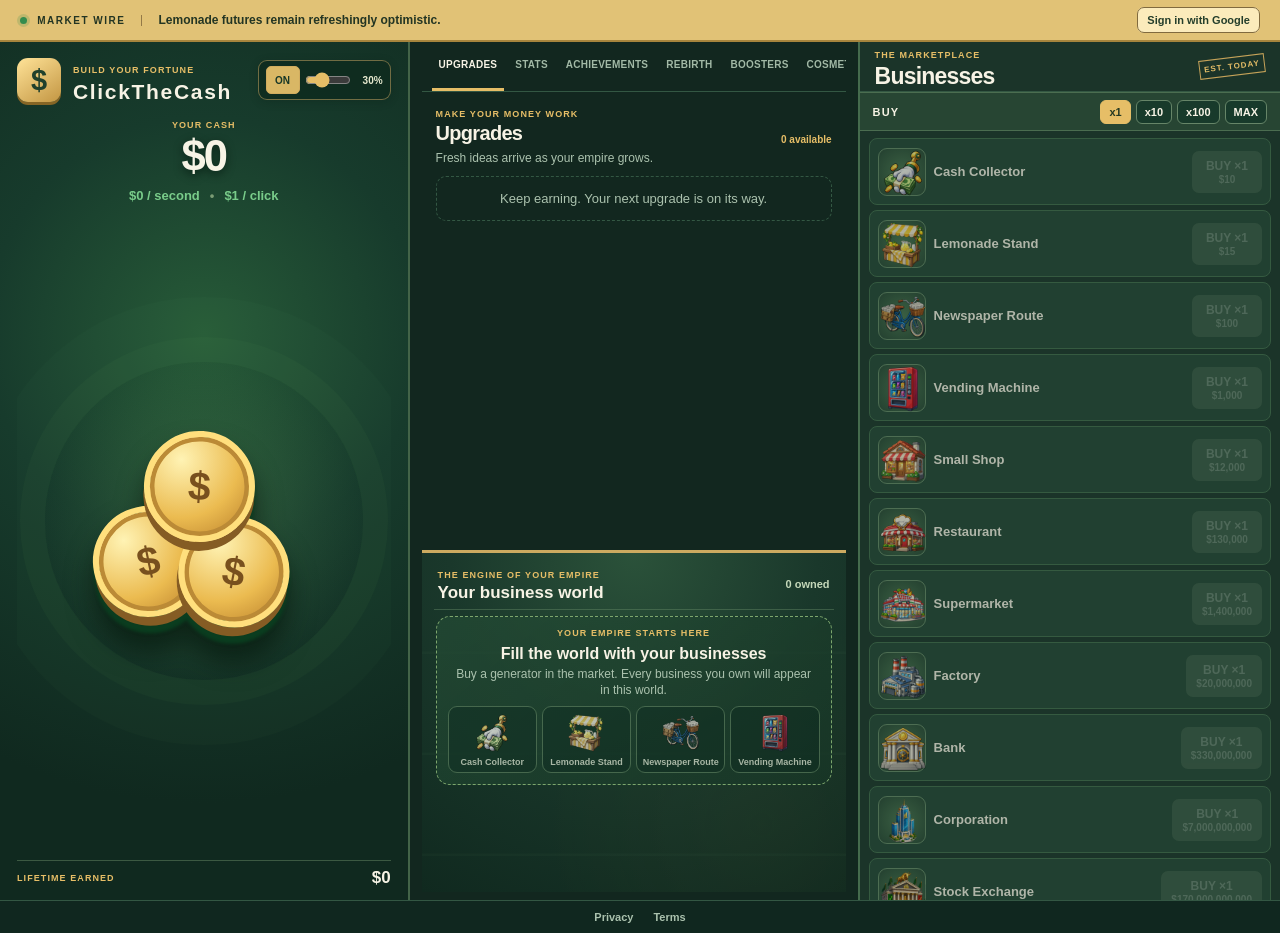
==== commit 8c2d97e2: "Add one-time global progress reset with protected entitlements" ====
--- a/CashEmpire/index.html
+++ b/CashEmpire/index.html
@@ -7,13 +7,9 @@
   <meta name="description" content="ClickTheCash — build a business fortune, one tap at a time.">
   <title>ClickTheCash</title>
   <link rel="stylesheet" href="style.css?v=world-balance-1">
-  <link rel="stylesheet" href="v2.css?v=1">
-  <link rel="stylesheet" href="crates.css?v=3">
-  <link rel="stylesheet" href="cosmetic-v2.css?v=2">
-  <script src="cloud-outbox.js?v=free-crates-1" defer></script>
+  <script src="cloud-outbox.js?v=empire-2" defer></script>
   <script src="wealth-progression.js?v=empire-2" defer></script>
-  <script src="v2-shell.js?v=1" defer></script>
-  <script src="script.js?v=rebirth-2" defer></script>
+  <script src="script.js?v=global-reset-2" defer></script>
 </head>
 <body>
   <div class="game-shell">
@@ -22,7 +18,7 @@
     <main class="columns">
       <section class="play-column" aria-label="Cash collection">
         <header class="play-header"><div class="brand-mark">$</div><div class="brand-copy"><span class="brand-kicker">BUILD YOUR FORTUNE</span><h1>ClickTheCash</h1></div><div class="music-controls" role="group" aria-label="Background music"><span class="music-label">MUSIC</span><button id="musicMute" type="button" aria-label="Mute background music" aria-pressed="false">ON</button><input id="musicVolume" type="range" min="0" max="100" value="30" aria-label="Music volume"><span id="musicVolumeValue" class="music-volume-value">30%</span></div></header><audio id="backgroundMusic" src="assets/audio/background.wav" preload="none" loop></audio>
-        <div class="balance-card"><span class="eyebrow">YOUR CASH</span><div id="balance" class="balance">$0</div><div class="income-line"><span id="rate">$0 / second</span><span class="income-divider">•</span><span id="perClick">$1 / click</span></div><div class="v2-diamond-wallet" aria-label="Diamonds"><span class="v2-diamond-gem" aria-hidden="true"></span><strong id="diamondBalance">0</strong><span>DIAMONDS</span></div></div>
+        <div class="balance-card"><span class="eyebrow">YOUR CASH</span><div id="balance" class="balance">$0</div><div class="income-line"><span id="rate">$0 / second</span><span class="income-divider">•</span><span id="perClick">$1 / click</span></div></div>
         <div id="pileZone" class="pile-zone">
           <div id="particleLayer" class="particle-layer" aria-hidden="true"></div>
           <div class="wealth-backdrop" aria-hidden="true"></div>
@@ -41,7 +37,6 @@
           <button class="tab" data-tab="achievements" type="button">ACHIEVEMENTS</button>
           <button class="tab" data-tab="prestige" type="button">REBIRTH</button>
           <button class="tab" data-tab="boosters" type="button">BOOSTERS</button>
-          <button class="tab" data-tab="crates" type="button">CRATES</button>
           <button class="tab" data-tab="cosmetics" type="button">COSMETICS</button>
           <button class="tab" data-feature="leaderboard" type="button">LEADERBOARD</button>
           <button class="tab" data-feature="store" type="button">STORE</button>
@@ -67,7 +62,6 @@
           <h3 class="tree-title">Early investments · 1–10 points</h3><div id="earlyPrestigeTree" class="prestige-tree"></div><h3 class="tree-title">Advanced investments</h3><div id="prestigeTree" class="prestige-tree"></div>
         </div>
         <div id="tab-boosters" class="tab-panel" hidden><div class="section-heading"><div><span class="eyebrow">RARE FINDS</span><h2>Boosters</h2></div></div><p class="section-intro">Drops can appear while you actively play. Equip one copy of each booster.</p><h3 class="tree-title">Equipment · 6 slots</h3><div id="boosterSlots" class="booster-slots"></div><h3 class="tree-title">Inventory</h3><div id="boosterInventory" class="booster-inventory"></div></div>
-        <div id="tab-crates" class="tab-panel" hidden><div class="section-heading"><div><span class="eyebrow">OPEN YOUR FORTUNE</span><h2>Crates</h2></div></div><p class="section-intro">Claim a free Wood Crate daily, Iron Crate weekly, and Royal Crate monthly. Free crates reset at 00:00 UTC. Earn diamonds from achievement claims, or buy crates with diamonds or secure checkout. Preview the exact reward categories and odds before opening.</p><div class="v2-crate-wallet"><span class="v2-diamond-gem" aria-hidden="true"></span><strong id="crateDiamondBalance">0</strong><span>diamonds available</span></div><div id="crateList" class="v2-crate-list"></div></div>
         <div id="tab-cosmetics" class="tab-panel" hidden><div class="section-heading"><div><span class="eyebrow">YOUR LOOK, EVERYWHERE</span><h2>Cosmetics</h2></div></div><p class="section-intro">Choose a look for each slot. Equipped items follow your Google account.</p><div id="cosmeticsList" class="cosmetics-list"></div></div>
         </div>
         <section class="owned-panel world-panel" aria-label="Owned generator world">
@@ -87,6 +81,5 @@
   <div id="businessTooltip" class="business-tooltip" role="tooltip" hidden></div>
   <div id="toastStack" class="toast-stack" aria-live="polite"></div>
   <div id="modalBackdrop" class="modal-backdrop" hidden><div class="modal" role="dialog" aria-modal="true" aria-labelledby="modalTitle"><button id="modalClose" class="modal-close" type="button" aria-label="Close">×</button><span class="eyebrow">ClickTheCash</span><h2 id="modalTitle"></h2><div id="modalBody"></div><div id="modalActions" class="modal-actions"></div></div></div>
-  <div id="crateReveal" class="v2-crate-reveal" role="dialog" aria-modal="true" aria-label="Crate reward" hidden><div class="v2-reveal-backdrop"></div><div class="v2-reveal-content"><div class="v2-reveal-chest" aria-hidden="true"><span class="v2-reveal-lid"></span><span class="v2-reveal-lock"></span></div><p id="crateRevealTier" class="v2-reveal-kicker">CRATE OPENING</p><h2 id="crateRevealTitle">Opening...</h2><p id="crateRevealReward" role="status" aria-live="polite"></p><button id="crateRevealClose" type="button">Collect reward</button></div></div>
 </body>
 </html>
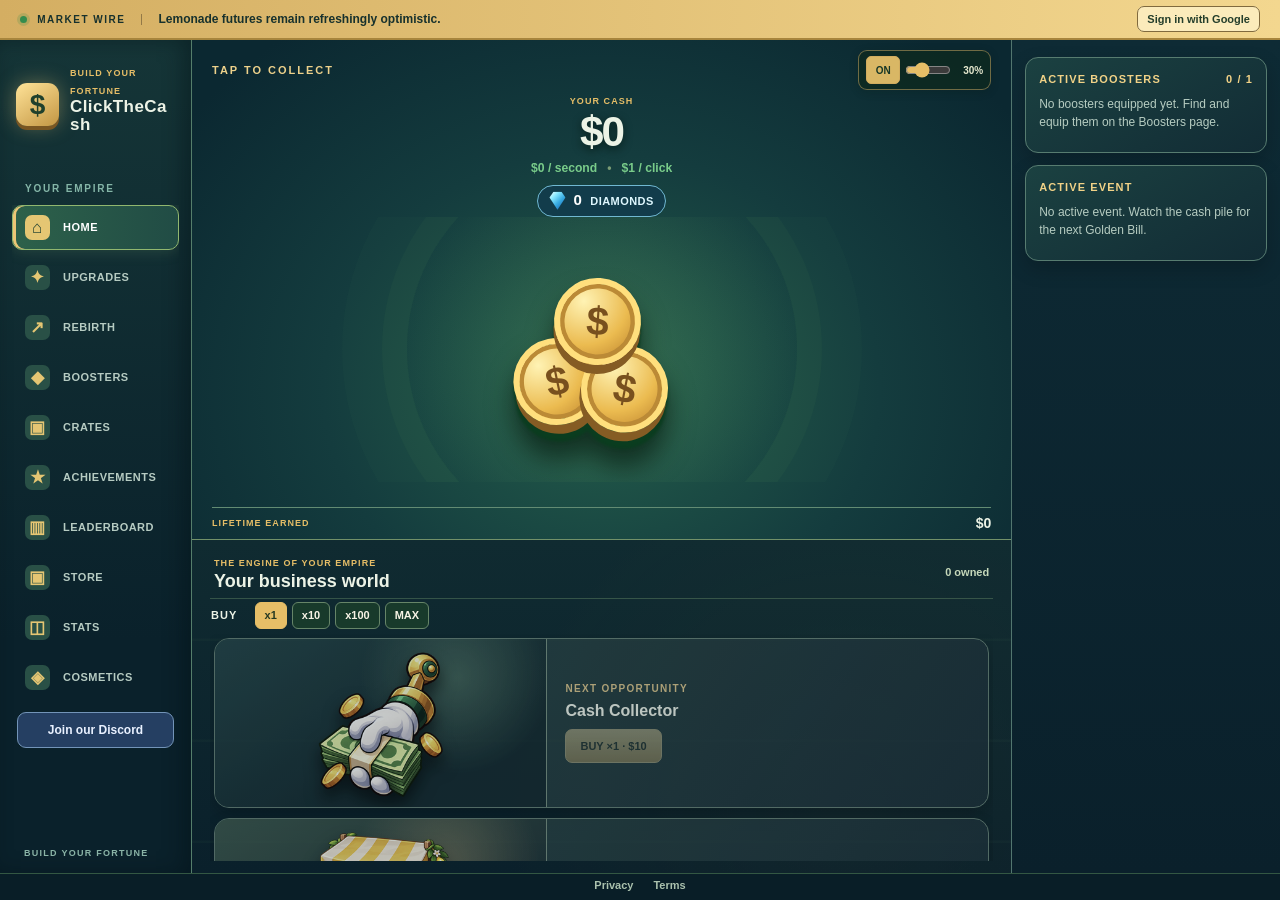
==== commit a1276cb6: "Align V2 with one-time global progress reset" ====
--- a/CashEmpire/index.html
+++ b/CashEmpire/index.html
@@ -7,8 +7,12 @@
   <meta name="description" content="ClickTheCash — build a business fortune, one tap at a time.">
   <title>ClickTheCash</title>
   <link rel="stylesheet" href="style.css?v=world-balance-1">
-  <script src="cloud-outbox.js?v=empire-2" defer></script>
+  <link rel="stylesheet" href="v2.css?v=1">
+  <link rel="stylesheet" href="crates.css?v=3">
+  <link rel="stylesheet" href="cosmetic-v2.css?v=2">
+  <script src="cloud-outbox.js?v=free-crates-1" defer></script>
   <script src="wealth-progression.js?v=empire-2" defer></script>
+  <script src="v2-shell.js?v=1" defer></script>
   <script src="script.js?v=global-reset-2" defer></script>
 </head>
 <body>
@@ -18,7 +22,7 @@
     <main class="columns">
       <section class="play-column" aria-label="Cash collection">
         <header class="play-header"><div class="brand-mark">$</div><div class="brand-copy"><span class="brand-kicker">BUILD YOUR FORTUNE</span><h1>ClickTheCash</h1></div><div class="music-controls" role="group" aria-label="Background music"><span class="music-label">MUSIC</span><button id="musicMute" type="button" aria-label="Mute background music" aria-pressed="false">ON</button><input id="musicVolume" type="range" min="0" max="100" value="30" aria-label="Music volume"><span id="musicVolumeValue" class="music-volume-value">30%</span></div></header><audio id="backgroundMusic" src="assets/audio/background.wav" preload="none" loop></audio>
-        <div class="balance-card"><span class="eyebrow">YOUR CASH</span><div id="balance" class="balance">$0</div><div class="income-line"><span id="rate">$0 / second</span><span class="income-divider">•</span><span id="perClick">$1 / click</span></div></div>
+        <div class="balance-card"><span class="eyebrow">YOUR CASH</span><div id="balance" class="balance">$0</div><div class="income-line"><span id="rate">$0 / second</span><span class="income-divider">•</span><span id="perClick">$1 / click</span></div><div class="v2-diamond-wallet" aria-label="Diamonds"><span class="v2-diamond-gem" aria-hidden="true"></span><strong id="diamondBalance">0</strong><span>DIAMONDS</span></div></div>
         <div id="pileZone" class="pile-zone">
           <div id="particleLayer" class="particle-layer" aria-hidden="true"></div>
           <div class="wealth-backdrop" aria-hidden="true"></div>
@@ -37,6 +41,7 @@
           <button class="tab" data-tab="achievements" type="button">ACHIEVEMENTS</button>
           <button class="tab" data-tab="prestige" type="button">REBIRTH</button>
           <button class="tab" data-tab="boosters" type="button">BOOSTERS</button>
+          <button class="tab" data-tab="crates" type="button">CRATES</button>
           <button class="tab" data-tab="cosmetics" type="button">COSMETICS</button>
           <button class="tab" data-feature="leaderboard" type="button">LEADERBOARD</button>
           <button class="tab" data-feature="store" type="button">STORE</button>
@@ -62,6 +67,7 @@
           <h3 class="tree-title">Early investments · 1–10 points</h3><div id="earlyPrestigeTree" class="prestige-tree"></div><h3 class="tree-title">Advanced investments</h3><div id="prestigeTree" class="prestige-tree"></div>
         </div>
         <div id="tab-boosters" class="tab-panel" hidden><div class="section-heading"><div><span class="eyebrow">RARE FINDS</span><h2>Boosters</h2></div></div><p class="section-intro">Drops can appear while you actively play. Equip one copy of each booster.</p><h3 class="tree-title">Equipment · 6 slots</h3><div id="boosterSlots" class="booster-slots"></div><h3 class="tree-title">Inventory</h3><div id="boosterInventory" class="booster-inventory"></div></div>
+        <div id="tab-crates" class="tab-panel" hidden><div class="section-heading"><div><span class="eyebrow">OPEN YOUR FORTUNE</span><h2>Crates</h2></div></div><p class="section-intro">Claim a free Wood Crate daily, Iron Crate weekly, and Royal Crate monthly. Free crates reset at 00:00 UTC. Earn diamonds from achievement claims, or buy crates with diamonds or secure checkout. Preview the exact reward categories and odds before opening.</p><div class="v2-crate-wallet"><span class="v2-diamond-gem" aria-hidden="true"></span><strong id="crateDiamondBalance">0</strong><span>diamonds available</span></div><div id="crateList" class="v2-crate-list"></div></div>
         <div id="tab-cosmetics" class="tab-panel" hidden><div class="section-heading"><div><span class="eyebrow">YOUR LOOK, EVERYWHERE</span><h2>Cosmetics</h2></div></div><p class="section-intro">Choose a look for each slot. Equipped items follow your Google account.</p><div id="cosmeticsList" class="cosmetics-list"></div></div>
         </div>
         <section class="owned-panel world-panel" aria-label="Owned generator world">
@@ -81,5 +87,6 @@
   <div id="businessTooltip" class="business-tooltip" role="tooltip" hidden></div>
   <div id="toastStack" class="toast-stack" aria-live="polite"></div>
   <div id="modalBackdrop" class="modal-backdrop" hidden><div class="modal" role="dialog" aria-modal="true" aria-labelledby="modalTitle"><button id="modalClose" class="modal-close" type="button" aria-label="Close">×</button><span class="eyebrow">ClickTheCash</span><h2 id="modalTitle"></h2><div id="modalBody"></div><div id="modalActions" class="modal-actions"></div></div></div>
+  <div id="crateReveal" class="v2-crate-reveal" role="dialog" aria-modal="true" aria-label="Crate reward" hidden><div class="v2-reveal-backdrop"></div><div class="v2-reveal-content"><div class="v2-reveal-chest" aria-hidden="true"><span class="v2-reveal-lid"></span><span class="v2-reveal-lock"></span></div><p id="crateRevealTier" class="v2-reveal-kicker">CRATE OPENING</p><h2 id="crateRevealTitle">Opening...</h2><p id="crateRevealReward" role="status" aria-live="polite"></p><button id="crateRevealClose" type="button">Collect reward</button></div></div>
 </body>
 </html>
--- a/CashEmpire/v2.css
+++ b/CashEmpire/v2.css
@@ -0,0 +1,158 @@
+/* ClickTheCash V2 presentation. Game and cloud state remain in script.js. */
+html.v2{--v2-ink:#ecf3e6;--v2-muted:#a8c6be;--v2-edge:#416c65;--v2-gold:#ecc676;--v2-panel:#122c32;--v2-deep:#091e27;background:#071821}
+html.v2 body{background:#071821;color:var(--v2-ink)}
+html.v2 .game-shell,html.v2.fit-screen .game-shell{position:static;display:flex;flex-direction:column;min-height:100dvh;height:100dvh;overflow:hidden;transform:none}
+html.v2 .market-ticker{height:40px;min-height:40px;flex:none;background:linear-gradient(90deg,#d4ae62,#f3d78f);color:#17312d}
+html.v2 .columns,html.v2.fit-screen .columns{display:grid;grid-template-columns:clamp(190px,15vw,250px) minmax(0,1fr);grid-template-rows:minmax(0,1fr);flex:1;min-height:0;height:auto;max-height:none;background:#071821}
+html.v2 .site-footer,html.v2.fit-screen .site-footer{min-height:27px;flex:none;padding:5px 12px;background:#091e27}
+html.v2 .v2-nav{grid-column:1;min-width:0;min-height:0;display:flex;flex-direction:column;padding:21px 12px 15px;background:linear-gradient(180deg,#153537,#0a212b 72%);border-right:1px solid #557e6b;box-shadow:inset -8px 0 20px #020e1566}
+html.v2 .v2-brand{display:flex;align-items:center;gap:11px;margin:1px 4px 35px;min-width:0}
+html.v2 .v2-brand .brand-mark{width:43px;height:43px;font-size:28px;box-shadow:0 4px 0 #795622,0 0 20px #eecb7560}
+html.v2 .v2-brand .brand-copy{min-width:0}
+html.v2 .v2-brand h1{font-size:clamp(17px,1.2vw,21px);letter-spacing:.025em;line-height:1.05;overflow-wrap:anywhere}
+html.v2 .v2-nav-heading{margin:0 13px 11px;color:#85b6a8;font-size:10px;font-weight:800;letter-spacing:.18em}
+html.v2 .v2-nav .v2-nav-list,html.v2.fit-screen .v2-nav .v2-nav-list{position:static;display:grid;grid-template-columns:1fr;align-content:start;gap:5px;width:100%;height:auto;min-height:0;max-height:none;padding:0;overflow-y:auto;overflow-x:hidden;border:0;background:transparent}
+html.v2 .v2-nav .tab,html.v2.fit-screen .v2-nav .tab{display:flex;align-items:center;justify-content:flex-start;gap:13px;min-width:0;min-height:45px;padding:8px 12px;border:1px solid transparent;border-radius:10px;background:transparent;color:#b6cbc2;white-space:nowrap;font-size:clamp(11px,.8vw,13px);font-weight:800;letter-spacing:.045em;text-align:left;transition:background .18s,border-color .18s,transform .18s}
+html.v2 .v2-nav .tab:hover{background:#3054479c;color:#fff;transform:translateX(3px)}
+html.v2 .v2-nav .tab.active{background:linear-gradient(90deg,#2d614a,#214c45);border-color:#91b76f;color:#fff;box-shadow:inset 3px 0 var(--v2-gold),0 0 16px #91bd7735}
+html.v2 .v2-nav-icon{display:grid;place-items:center;width:25px;height:25px;flex:none;border-radius:7px;background:#295046;color:#e5c673;font-size:17px;line-height:1}
+html.v2 .tab.active .v2-nav-icon{background:#e5c673;color:#214131}
+html.v2 .v2-nav-foot{margin:auto 12px 0;padding-top:18px;color:#8bb4a7;font-size:9px;font-weight:800;letter-spacing:.14em}
+html.v2 .v2-main{grid-column:2;min-width:0;min-height:0;overflow:hidden}
+html.v2 .v2-home{display:grid;grid-template-columns:minmax(0,1fr) clamp(255px,21vw,330px);height:100%;min-height:0}
+html.v2 .v2-home-center{display:flex;flex-direction:column;min-width:0;min-height:0;overflow:hidden}
+html.v2 .play-column,html.v2.fit-screen .play-column{flex:0 0 60%;display:flex;align-items:center;max-height:none;min-height:0;height:auto;overflow:hidden;padding:10px 20px 8px;border:0;border-bottom:1px solid #729169;background:radial-gradient(ellipse at 50% 70%,#245e4b 0,#143c3e 48%,#0b2831 90%)}
+html.v2 .play-header{align-self:stretch;justify-content:space-between;min-height:26px}
+html.v2 .v2-click-kicker{color:#edd18b;font-size:11px;font-weight:900;letter-spacing:.18em}
+html.v2 .balance-card,html.v2.fit-screen .balance-card{padding:0;line-height:1.1}
+html.v2 .balance{font-size:clamp(34px,3.3vw,62px)}
+html.v2 .income-line{font-size:clamp(11px,.95vw,14px)}
+html.v2 .pile-zone,html.v2.fit-screen .play-column .pile-zone{flex:1;min-height:0;height:auto;width:100%;overflow:hidden}
+html.v2 .money-pile,html.v2.fit-screen .play-column .money-pile{width:auto;height:100%;max-width:80%;max-height:min(100%,36vh);aspect-ratio:1}
+html.v2 .play-footer,html.v2.fit-screen .play-footer{align-self:stretch;width:100%;border-color:#628b73}
+html.v2 .play-footer strong{font-size:14px}
+html.v2 .world-panel,html.v2.fit-screen .world-panel{display:flex;flex:1 1 auto;flex-direction:column;min-height:0;height:auto;max-height:none;overflow:hidden;padding:9px 18px 12px;border:0;background:linear-gradient(180deg,#102b31,#0a202b)}
+html.v2 .world-panel .owned-heading{min-height:43px;flex:none}
+html.v2 .world-panel .owned-heading h2{font-size:clamp(18px,1.35vw,23px)}
+html.v2 .world-panel .buy-row{justify-content:flex-start;gap:17px;min-height:35px;padding:3px 1px 5px;border:0;background:transparent}
+html.v2 .world-panel .buy-options{width:auto}
+html.v2 .world-panel .buy-option{min-height:27px;padding:3px 9px}
+html.v2 .world-panel .owned-business-list,html.v2.fit-screen .world-panel .owned-business-list{display:grid;grid-template-columns:1fr;align-content:start;gap:10px;flex:1;min-height:0;overflow-y:auto;padding:4px 4px 12px;scrollbar-color:#72987c transparent}
+html.v2 .v2-business-scene{display:grid;grid-template-columns:minmax(170px,43%) minmax(0,1fr);min-height:170px;overflow:hidden;border:1px solid #5d8172;border-radius:15px;background:linear-gradient(125deg,#244b48,#142f3d);box-shadow:0 7px 17px #0004}
+html.v2 .v2-business-scene.is-locked{opacity:.78;filter:saturate(.7)}
+html.v2 .v2-scene-stage{position:relative;isolation:isolate;min-height:168px;overflow:hidden;background:radial-gradient(circle at 73% 23%,#6ca77b66,transparent 35%),linear-gradient(150deg,#1a454b,#0e2b33 70%)}
+html.v2 .v2-business-scene:nth-child(4n+2) .v2-scene-stage{background:radial-gradient(circle at 70% 25%,#d6ae6757,transparent 35%),linear-gradient(150deg,#34594b,#183137 75%)}
+html.v2 .v2-business-scene:nth-child(4n+3) .v2-scene-stage{background:radial-gradient(circle at 70% 23%,#72c9bf66,transparent 35%),linear-gradient(150deg,#1b5460,#122d3d 75%)}
+html.v2 .v2-business-scene:nth-child(4n) .v2-scene-stage{background:radial-gradient(circle at 70% 22%,#e1bd7160,transparent 35%),linear-gradient(150deg,#4b5143,#172f37 75%)}
+html.v2 .v2-scene-light{position:absolute;left:8%;top:11%;width:7px;height:7px;border-radius:50%;background:#ffe4a5;box-shadow:0 0 26px 14px #f6d18145}
+html.v2 .v2-scene-floor{position:absolute;inset:auto 0 0;height:29%;background:linear-gradient(#79664b,#4d4639);clip-path:polygon(0 40%,100% 0,100% 100%,0 100%);opacity:.55}
+html.v2 .v2-scene-building{position:absolute;bottom:2%;left:24%;width:56%;height:94%;object-fit:contain;filter:drop-shadow(0 10px 8px #0009)}
+html.v2 .v2-scene-worker{position:absolute;right:10%;bottom:11%;width:27px;height:46px;filter:drop-shadow(0 3px 2px #0009)}
+html.v2 .v2-worker-head{position:absolute;top:1px;left:7px;width:15px;height:15px;border:2px solid #754927;border-radius:50%;background:#e9ba83}
+html.v2 .v2-worker-head:before{content:"";position:absolute;left:-3px;top:-4px;width:20px;height:6px;border-radius:10px;background:#e8c469}
+html.v2 .v2-worker-body{position:absolute;top:16px;left:2px;width:24px;height:28px;border:2px solid #0e2734;border-radius:7px 7px 3px 3px;background:#517da2}
+html.v2 .v2-worker-arm{position:absolute;top:18px;left:-5px;width:19px;height:6px;border-radius:6px;background:#e9ba83;transform-origin:90% 50%;animation:v2Work 2.1s ease-in-out infinite alternate}
+html.v2 .v2-scene-coin{position:absolute;display:grid;place-items:center;width:17px;height:17px;border:2px solid #9f6f27;border-radius:50%;background:#f8d478;color:#8d6125;font-size:11px;font-weight:900;animation:v2Coin 3s ease-in-out infinite}
+html.v2 .coin-one{right:23%;bottom:22%}.v2 .coin-two{right:37%;bottom:11%;animation-delay:-1.4s}
+@keyframes v2Work{to{transform:rotate(-35deg)}}@keyframes v2Coin{50%{transform:translateY(-7px);opacity:.58}}
+html.v2.reduce-motion .v2-worker-arm,html.v2.reduce-motion .v2-scene-coin{animation:none}
+html.v2 .v2-scene-details{display:flex;flex-direction:column;justify-content:center;gap:8px;min-width:0;padding:13px 18px}
+html.v2 .v2-scene-kicker{color:#e1c274;font-size:10px;font-weight:850;letter-spacing:.13em}
+html.v2 .v2-scene-details h3{margin:0;font-size:clamp(16px,1.2vw,22px);line-height:1.1}
+html.v2 .v2-scene-stats{display:flex;flex-wrap:wrap;gap:5px 13px;color:#c0d7c7;font-size:12px}
+html.v2 .v2-scene-stats strong{color:#f3d17e}
+html.v2 .v2-scene-controls{margin-top:2px}
+html.v2 .v2-scene-buy{min-height:34px;padding:6px 14px;border:1px solid #f4d98e;border-radius:7px;background:linear-gradient(#f4d98e,#cda854);color:#1e3229;font-size:11px;font-weight:900}
+html.v2 .v2-scene-buy:disabled{opacity:.5}
+html.v2 .v2-right{display:flex;flex-direction:column;gap:12px;min-height:0;padding:17px 13px;background:linear-gradient(180deg,#0e2b35,#0a202b);border-left:1px solid #52766f;overflow-y:auto}
+html.v2 .v2-status-panel{padding:15px 13px;border:1px solid #577c70;border-radius:13px;background:linear-gradient(150deg,#1b4141,#122c35);box-shadow:0 8px 20px #0003}
+html.v2 .v2-panel-title{display:flex;justify-content:space-between;align-items:center;gap:8px;margin:0 0 10px;color:#f1d287;font-size:11px;font-weight:900;letter-spacing:.1em;text-transform:uppercase}
+html.v2 .v2-panel-title h2{margin:0;font-size:11px;letter-spacing:.1em;text-transform:uppercase}
+html.v2 .v2-status-empty{margin:6px 0;color:#b6ccc1;font-size:12px;line-height:1.5}
+html.v2 .v2-status-row{display:flex;align-items:center;gap:9px;padding:8px 0;border-top:1px solid #4d7067}
+html.v2 .v2-status-row>div{display:grid;gap:3px;min-width:0;flex:1}
+html.v2 .v2-status-row strong{font-size:12px}
+html.v2 .v2-status-row small{color:#a6c4b7;font-size:11px;line-height:1.25}
+html.v2 .v2-status-gem{display:grid;place-items:center;width:32px;height:32px;flex:none;border-radius:9px;background:#2e5c58;color:#e3c176}
+html.v2 .v2-status-gem.rare{background:#26556d}.v2 .v2-status-gem.epic{background:#5b4173}.v2 .v2-status-gem.legendary{background:#806133}.v2 .v2-status-gem.mythic{background:#754b71}
+html.v2 .v2-slot-number{color:#e0c47c;font-size:11px}
+html.v2 .v2-event-active{display:grid;justify-items:center;gap:5px;text-align:center;font-size:13px}
+html.v2 .v2-event-active img{max-width:100%;height:76px;object-fit:contain}
+html.v2 .v2-event-active .v2-event-art{font-size:50px;color:#f4d788}
+html.v2 .v2-event-active small{color:#bad1c1}
+html.v2 .content-column,html.v2.fit-screen .content-column{display:block;height:100%;max-height:none;min-height:0;overflow-y:auto;padding:0;background:linear-gradient(140deg,#102e39,#091f2b)}
+html.v2 .content-column .progress-area,html.v2.fit-screen .content-column .progress-area{display:block;height:auto;min-height:100%;max-height:none;overflow:visible;padding:28px clamp(18px,4vw,64px) 55px;background:transparent}
+html.v2 .content-column .progress-area[hidden]{display:none}
+html.v2 .content-column .tab-panel,html.v2.fit-screen .content-column .tab-panel{padding:0;max-width:1150px;margin:0 auto}
+html.v2 .content-column .section-heading h2{font-size:clamp(29px,2.6vw,42px)}
+html.v2 .content-column .section-intro{font-size:14px}
+html.v2 .content-column .upgrade-list{grid-template-columns:repeat(auto-fit,minmax(310px,1fr));gap:13px}
+html.v2 .v2-upgrade-group,html.v2 .v2-stat-group{grid-column:1/-1;margin:18px 0 0;padding:0 0 8px;border-bottom:1px solid #527768;color:#e6c67b;font-size:13px;font-weight:900;letter-spacing:.1em;text-transform:uppercase}
+html.v2 .v2-upgrade-group:first-child,html.v2 .v2-stat-group:first-child{margin-top:0}
+html.v2 .content-column .upgrade-card,html.v2 .content-column .investment-card{min-height:88px;padding:13px;border-radius:12px}
+html.v2 .content-column .achievement-grid{grid-template-columns:repeat(auto-fit,minmax(210px,1fr));gap:13px}
+html.v2 .content-column .stats-grid{grid-template-columns:repeat(auto-fit,minmax(200px,1fr));gap:13px}
+html.v2 .content-column .rebirth-card{max-width:900px;margin:20px auto 0;padding:23px}
+html.v2 .content-column .rebirth-preview{font-size:14px}
+html.v2 .content-column .booster-inventory{grid-template-columns:repeat(auto-fit,minmax(280px,1fr))}
+html.v2 .v2-market-source{display:none!important}
+html.v2 #featureBackdrop,html.v2.fit-screen #featureBackdrop{position:static;display:block;min-height:100%;padding:0;background:transparent;overflow:visible}
+html.v2 #featureBackdrop[hidden]{display:none}
+html.v2 #featureModal{display:block;width:100%;max-width:none;max-height:none;min-height:100%;overflow:visible;border:0;border-radius:0;background:transparent;box-shadow:none}
+html.v2 #featureClose{display:none}
+html.v2 #featureBody{max-width:1180px;margin:auto;padding:28px clamp(18px,4vw,64px) 60px;overflow:visible}
+html.v2 .feature-header h2{font-size:clamp(29px,2.6vw,42px)}
+html.v2 .feature-header{padding:0}
+html.v2 .leaderboard-list{max-height:none;overflow:visible}
+html.v2 .product-grid{grid-template-columns:repeat(auto-fit,minmax(300px,1fr))}
+html.v2 .premium-card{min-height:145px}
+html.v2 .modal-backdrop:not(#featureBackdrop){z-index:100}
+html.v2.light body{background:#e8f0e6;color:#173429}
+html.v2.light .content-column{background:#e2eee6}
+html.v2.light .content-column .tab-panel{color:#173429}
+html.v2.light .v2-home-center{color:#f3f7ea}
+
+@media(max-width:1100px){
+  html.v2 .columns{grid-template-columns:170px minmax(0,1fr)}
+  html.v2 .v2-home{grid-template-columns:minmax(0,1fr) 230px}
+  html.v2 .v2-nav .tab{gap:8px;padding-inline:8px}
+  html.v2 .v2-business-scene{grid-template-columns:39% 61%}
+}
+@media(max-width:760px){
+  html.v2 .game-shell,html.v2.fit-screen .game-shell{height:auto;min-height:100dvh;overflow:visible}
+  html.v2 .columns,html.v2.fit-screen .columns{display:block;height:auto;min-height:0}
+  html.v2 .v2-nav{position:sticky;top:0;z-index:30;display:block;padding:5px 8px;border-right:0;border-bottom:1px solid #648e75}
+  html.v2 .v2-brand{display:none}
+  html.v2 .v2-nav-heading,html.v2 .v2-nav-foot{display:none}
+  html.v2 .v2-nav .v2-nav-list,html.v2.fit-screen .v2-nav .v2-nav-list{display:flex;gap:4px;overflow-x:auto;overflow-y:hidden}
+  html.v2 .v2-nav .v2-nav-list{scrollbar-width:none}
+  html.v2 .v2-nav .v2-nav-list::-webkit-scrollbar{display:none}
+  html.v2 .v2-nav .tab,html.v2.fit-screen .v2-nav .tab{min-height:40px;flex:none;padding:5px 8px;font-size:10px}
+  html.v2 .v2-nav-icon{width:22px;height:22px;font-size:14px}
+  html.v2 .v2-main{height:auto;overflow:visible}
+  html.v2 .v2-home{display:block;height:auto}
+  html.v2 .v2-home-center{height:auto;overflow:visible}
+  html.v2 .play-column,html.v2.fit-screen .play-column{height:clamp(350px,58dvh,570px);max-height:none;flex:none;padding:8px 12px}
+  html.v2 .money-pile,html.v2.fit-screen .play-column .money-pile{width:min(60vw,280px);max-width:85%}
+  html.v2 .world-panel,html.v2.fit-screen .world-panel{height:clamp(300px,45dvh,480px);flex:none;padding:9px}
+  html.v2 .v2-right{display:grid;grid-template-columns:repeat(2,minmax(0,1fr));max-height:none;padding:10px}
+  html.v2 .content-column,html.v2.fit-screen .content-column{min-height:calc(100dvh - 95px);overflow:visible}
+  html.v2 .content-column .progress-area,html.v2.fit-screen .content-column .progress-area{height:auto;min-height:calc(100dvh - 95px)}
+}
+@media(max-width:540px){
+  html.v2 .market-ticker{height:36px;min-height:36px}
+  html.v2 .v2-click-kicker{font-size:9px}
+  html.v2 .v2-right{grid-template-columns:1fr}
+  html.v2 .v2-business-scene{grid-template-columns:37% 63%;min-height:150px}
+  html.v2 .v2-scene-stage{min-height:150px}
+  html.v2 .v2-scene-worker{transform:scale(.75);right:2%}
+  html.v2 .v2-scene-details{padding:9px;gap:5px}
+  html.v2 .v2-scene-details h3{font-size:16px}
+  html.v2 .v2-scene-stats{font-size:10px}
+  html.v2 .v2-scene-buy{font-size:10px;padding:5px 7px}
+  html.v2 .world-panel .owned-heading h2{font-size:17px}
+  html.v2 .world-panel .buy-row{gap:6px}
+  html.v2 .content-column .upgrade-list{grid-template-columns:1fr}
+  html.v2 .content-column .stats-grid{grid-template-columns:repeat(2,minmax(0,1fr))}
+  html.v2 .content-column .rebirth-card{padding:13px}
+}
--- a/CashEmpire/crates.css
+++ b/CashEmpire/crates.css
@@ -0,0 +1,111 @@
+html.v2 .v2-discord-link{display:block;margin:12px 5px 0;padding:10px 12px;border:1px solid #7394b8;border-radius:9px;background:#253f62;color:#e9f1ff;font-size:12px;font-weight:800;text-decoration:none;text-align:center}
+html.v2 .v2-discord-link:hover{background:#345781;transform:translateY(-1px)}
+html.v2 .v2-diamond-wallet,html.v2 .v2-crate-wallet{display:flex;align-items:center;justify-content:center;gap:8px;width:max-content;max-width:100%;margin:9px auto 0;padding:6px 11px;border:1px solid #70b8d2;border-radius:20px;background:#123c4b;color:#dff8ff;font-size:11px;font-weight:850;letter-spacing:.04em}
+html.v2 .v2-crate-wallet{margin:8px 0 0;font-size:13px}
+html.v2 .v2-diamond-wallet strong,html.v2 .v2-crate-wallet strong{color:#fff;font-size:15px}
+html.v2 .v2-diamond-gem{display:inline-block;width:16px;height:18px;flex:none;clip-path:polygon(25% 0,75% 0,100% 32%,50% 100%,0 32%);background:linear-gradient(135deg,#f3ffff 3%,#8ce9ff 28%,#38ace2 58%,#1653a4);filter:drop-shadow(0 0 4px #6adeff)}
+html.v2 .achievement{display:flex;flex-direction:column;gap:5px;min-height:132px}
+html.v2 .achievement .achievement-icon{display:none}
+html.v2 .achievement.claimable{border-color:#d5b15e;box-shadow:inset 0 0 0 1px #d5b15e66,0 0 15px #d5b15e22}
+html.v2 .v2-achievement-reward{margin-top:auto;color:#e9cb82;font-size:11px;font-weight:800}
+html.v2 .achievement.locked .v2-achievement-reward{opacity:.55}
+html.v2 .achievement button{min-height:30px;margin-top:5px;padding:5px 8px;border:1px solid #d8b867;border-radius:6px;background:linear-gradient(#e8ca7d,#c59643);color:#193328;font-size:10px;font-weight:900}
+html.v2 .achievement button:disabled{border-color:#557266;background:#2b4c42;color:#b2ccba}
+html.v2 .v2-crate-list{display:grid;grid-template-columns:repeat(auto-fit,minmax(280px,1fr));align-items:start;gap:18px;margin-top:22px}
+html.v2 .v2-crate-card{min-width:0;overflow:hidden;border:1px solid #597f70;border-radius:17px;background:linear-gradient(160deg,#234844,#112e37);box-shadow:0 13px 25px #0004}
+html.v2 .v2-crate-card.iron{border-color:#829fae;background:linear-gradient(160deg,#31515c,#122c39)}
+html.v2 .v2-crate-card.royal{border-color:#c69c60;background:linear-gradient(160deg,#544630,#152d37)}
+html.v2 .v2-crate-art{position:relative;height:175px;overflow:hidden;background:radial-gradient(circle at 50% 70%,#8bb68155,transparent 56%),linear-gradient(#1d3e3e,#102b35)}
+html.v2 .v2-crate-card.iron .v2-crate-art{background:radial-gradient(circle at 50% 70%,#87b8d288,transparent 56%),linear-gradient(#294656,#102a37)}
+html.v2 .v2-crate-card.royal .v2-crate-art{background:radial-gradient(circle at 50% 70%,#e7bb6f88,transparent 56%),linear-gradient(#57482f,#142a35)}
+html.v2 .v2-crate-art:before{content:"";position:absolute;left:50%;bottom:20px;width:150px;height:90px;transform:translateX(-50%);border:5px solid #3b2416;border-radius:10px 10px 17px 17px;background:repeating-linear-gradient(90deg,#98623b 0 30px,#7c4b2e 30px 37px);box-shadow:inset 0 10px #ffffff24,0 12px 16px #0008}
+html.v2 .iron .v2-crate-art:before{border-color:#304354;background:repeating-linear-gradient(90deg,#8ba5af 0 30px,#657f8b 30px 37px)}
+html.v2 .royal .v2-crate-art:before{border-color:#6d4c21;background:repeating-linear-gradient(90deg,#caa159 0 30px,#9c7339 30px 37px)}
+html.v2 .v2-crate-lid{position:absolute;z-index:2;left:50%;bottom:104px;width:165px;height:28px;transform:translateX(-50%);border:5px solid #3b2416;border-radius:12px 12px 3px 3px;background:#b87943;box-shadow:0 4px 6px #0007}
+html.v2 .iron .v2-crate-lid{border-color:#304354;background:#a8c2c9}
+html.v2 .royal .v2-crate-lid{border-color:#6d4c21;background:#e7ba68}
+html.v2 .v2-crate-keyhole{position:absolute;z-index:3;left:50%;bottom:64px;width:25px;height:30px;transform:translateX(-50%);border:4px solid #5b3e18;border-radius:5px;background:#edc471;box-shadow:0 2px 7px #0008}
+html.v2 .v2-crate-keyhole:after{content:"";position:absolute;left:9px;top:7px;width:5px;height:12px;border-radius:5px;background:#674820}
+html.v2 .v2-crate-info{display:flex;flex-direction:column;gap:9px;padding:17px}
+html.v2 .v2-crate-tier{color:#e7c781;font-size:10px;font-weight:900;letter-spacing:.15em}
+html.v2 .v2-crate-info h3{margin:0;font-size:25px}
+html.v2 .v2-crate-info p{margin:0;color:#bfd5c9;font-size:12px}
+html.v2 .v2-crate-odds{display:grid;grid-template-columns:repeat(2,1fr);gap:5px}
+html.v2 .v2-crate-odds span{padding:7px;border:1px solid #5d8172;border-radius:6px;color:#ead08f;font-size:10px;font-weight:800;text-align:center}
+html.v2 .v2-crate-preview{padding:0;border:1px solid #547668;border-radius:8px;background:#0f2932;transition:border-color .2s,box-shadow .2s}
+html.v2 .v2-crate-preview[open]{border-color:#d0b674;box-shadow:0 0 0 2px #dfc37a22}
+html.v2 .v2-crate-preview summary{cursor:pointer;padding:9px 11px;color:#eff4d9;font-size:12px;font-weight:800}
+html.v2 .v2-crate-preview p{margin:0;padding:7px 11px;border-top:1px solid #ffffff15;font-size:11px;line-height:1.45}
+html.v2 .v2-crate-free{min-height:38px;padding:7px 12px;border:1px solid #e6cb84;border-radius:8px;background:linear-gradient(110deg,#d2a954,#f1d995);color:#203629;font-size:12px;font-weight:900}
+html.v2 .v2-crate-free:disabled{background:#345348;border-color:#5e836d;color:#d4e5c7;opacity:.85}
+html.v2 .v2-crate-actions{display:grid;grid-template-columns:1fr 1fr;gap:7px;margin-top:auto}
+html.v2 .v2-crate-actions button{min-height:38px;padding:6px;border:1px solid #d8bc76;border-radius:7px;background:#dabb71;color:#203629;font-size:11px;font-weight:900}
+html.v2 .v2-crate-actions button:nth-child(2){background:#30505e;color:#f0f2e7}
+html.v2 .v2-crate-actions button:nth-child(3){grid-column:1/-1;background:linear-gradient(#6cad79,#387858);color:#fff}
+html.v2 .v2-crate-actions button:disabled{opacity:.45}
+html.v2 .v2-crate-pay-note{grid-column:1/-1;color:#a8c5bc;font-size:10px;line-height:1.35}
+html.v2 .v2-crate-reveal[hidden]{display:none}
+html.v2 .v2-crate-reveal{position:fixed;z-index:1000;inset:0;display:grid;place-items:center}
+html.v2 .v2-reveal-backdrop{position:absolute;inset:0;background:#031019dc;backdrop-filter:blur(8px)}
+html.v2 .v2-reveal-content{position:relative;display:grid;justify-items:center;gap:10px;width:min(90vw,460px);padding:35px 24px;border:1px solid #c2a669;border-radius:22px;background:radial-gradient(circle at 50% 45%,#2d5b51,#0d2833 75%);box-shadow:0 25px 75px #000b;text-align:center}
+html.v2 .v2-reveal-chest{position:relative;width:190px;height:130px;margin:30px 0 8px;border:7px solid #51361d;border-radius:14px;background:repeating-linear-gradient(90deg,#a96d3c 0 36px,#84522e 36px 43px);box-shadow:0 15px 30px #0008;animation:v2CrateShake 1.8s ease-in-out forwards}
+html.v2 .v2-reveal-lid{position:absolute;left:-13px;top:-26px;width:202px;height:32px;border:7px solid #51361d;border-radius:10px;background:#c7894c;transform-origin:15% 90%}
+html.v2 .v2-reveal-lock{position:absolute;left:73px;top:37px;width:32px;height:39px;border:5px solid #6a471b;border-radius:6px;background:#f0c46d}
+html.v2 .v2-crate-reveal[data-crate-tier="iron"] .v2-reveal-content{border-color:#a5c5d6;background:radial-gradient(circle at 50% 42%,#3e667a,#102c3e 75%)}
+html.v2 .v2-crate-reveal[data-crate-tier="iron"] .v2-reveal-chest{border-color:#304354;background:repeating-linear-gradient(90deg,#9ab3be 0 36px,#657f8b 36px 43px)}
+html.v2 .v2-crate-reveal[data-crate-tier="iron"] .v2-reveal-lid{border-color:#304354;background:#b0c9d0}
+html.v2 .v2-crate-reveal[data-crate-tier="iron"] .v2-reveal-lock{border-color:#435968;background:#d9e7e6}
+html.v2 .v2-crate-reveal[data-crate-tier="royal"] .v2-reveal-content{border-color:#e7c375;background:radial-gradient(circle at 50% 42%,#70504a,#231b36 75%)}
+html.v2 .v2-crate-reveal[data-crate-tier="royal"] .v2-reveal-chest{border-color:#664619;background:repeating-linear-gradient(90deg,#e1b96b 0 36px,#a87a37 36px 43px);box-shadow:0 15px 30px #0008,0 0 28px #eabf7d88}
+html.v2 .v2-crate-reveal[data-crate-tier="royal"] .v2-reveal-lid{border-color:#664619;background:#f2d289}
+html.v2 .v2-crate-reveal[data-crate-tier="royal"] .v2-reveal-lock{border-color:#814f25;background:#ffdf84}
+html.v2 .v2-crate-reveal.revealed .v2-reveal-chest{animation:v2CrateBurst .6s forwards}
+html.v2 .v2-crate-reveal.revealed .v2-reveal-lid{transform:rotate(-45deg) translateY(-50px);transition:transform .5s}
+html.v2 .v2-reveal-kicker{margin:0;color:#e9c980;font-size:11px;font-weight:900;letter-spacing:.17em}
+html.v2 .v2-reveal-content h2{margin:0;color:#fff4d3;font-size:28px}
+html.v2 #crateRevealReward{min-height:32px;margin:0;color:#f4d47c;font-size:21px;font-weight:900}
+html.v2 #crateRevealClose{padding:10px 20px;border:1px solid #f2d286;border-radius:8px;background:#e4bf68;color:#203627;font-weight:900}
+html.v2 #crateRevealClose[hidden]{display:none}
+html.v2 .v2-premium-actions{display:grid;gap:5px}
+html.v2 .v2-premium-actions button{min-height:30px;padding:5px 8px;border:1px solid #a7bfae;border-radius:6px;background:#315649;color:#f4f1dd;font-size:11px;font-weight:800}
+html.v2 .v2-premium-actions .premium-buy{background:#dbb764;color:#183527}
+html.v2 .v2-premium-actions button:disabled{opacity:.6}
+html.v2 .v2-cosmetic-preview{display:grid;gap:12px}
+html.v2 .v2-preview-note{margin:0;color:#c7d7ca;font-size:12px;line-height:1.4}
+html.v2 .v2-cosmetic-demo{display:grid;justify-items:center;gap:8px;padding:18px;border:1px solid #779478;border-radius:16px;background:radial-gradient(circle at 50% 35%,#315a45,#132f37 75%)}
+html.v2 .v2-cosmetic-demo[data-preview-background="vault_background"],html.v2 .v2-cosmetic-demo[data-preview-background="luxury_background"]{background:radial-gradient(circle at 50% 35%,#64512b,#29291e 65%,#101813)}
+html.v2 .v2-cosmetic-demo[data-preview-background="cosmic_background"]{background:radial-gradient(circle at 48% 34%,#3b3c73,#171c3f 60%,#0e1425)}
+html.v2 .v2-demo-profile{padding:7px 12px;border:1px solid #b6caa7;border-radius:18px;color:#f7f0d7;font-size:11px;font-weight:800}
+html.v2 .v2-cosmetic-demo[data-preview-profile^="emerald"] .v2-demo-profile{box-shadow:0 0 0 2px #40c585}
+html.v2 .v2-cosmetic-demo[data-preview-profile^="diamond"] .v2-demo-profile{box-shadow:0 0 0 2px #8edaff}
+html.v2 .v2-cosmetic-demo[data-preview-profile^="pink_diamond"] .v2-demo-profile{box-shadow:0 0 0 2px #f498d3}
+html.v2 .v2-cosmetic-demo[data-preview-profile^="obsidian"] .v2-demo-profile{box-shadow:0 0 0 2px #a67ce1}
+html.v2 .v2-cosmetic-demo[data-preview-profile^="luxury"] .v2-demo-profile,html.v2 .v2-cosmetic-demo[data-preview-profile="supporter_profile"] .v2-demo-profile{box-shadow:0 0 0 2px #e6be67}
+html.v2 .v2-cosmetic-demo[data-preview-profile^="cosmic"] .v2-demo-profile{box-shadow:0 0 0 2px #9d9dff}
+html.v2 .v2-demo-pile.money-pile{position:relative;width:155px;height:155px;max-height:none;max-width:none;aspect-ratio:1;pointer-events:none}
+html.v2 .v2-cosmetic-demo[data-preview-pile^="emerald"] .v2-demo-pile .wealth-scene{filter:hue-rotate(42deg) saturate(1.4) drop-shadow(0 5px 2px #0b6b38)}
+html.v2 .v2-cosmetic-demo[data-preview-pile^="diamond"] .v2-demo-pile .wealth-scene{filter:hue-rotate(150deg) saturate(1.2) drop-shadow(0 5px 2px #5ed7fa)}
+html.v2 .v2-cosmetic-demo[data-preview-pile^="pink_diamond"] .v2-demo-pile .wealth-scene{filter:hue-rotate(240deg) saturate(1.5) drop-shadow(0 5px 2px #ff87d1)}
+html.v2 .v2-cosmetic-demo[data-preview-pile^="obsidian"] .v2-demo-pile .wealth-scene{filter:hue-rotate(255deg) saturate(.75) brightness(.78) drop-shadow(0 5px 2px #a768f7)}
+html.v2 .v2-cosmetic-demo[data-preview-pile^="luxury"] .v2-demo-pile .wealth-scene{filter:sepia(.5) saturate(1.5) contrast(1.15) drop-shadow(0 5px 2px #d1ad50)}
+html.v2 .v2-cosmetic-demo[data-preview-pile^="cosmic"] .v2-demo-pile .wealth-scene{filter:hue-rotate(190deg) saturate(1.4) contrast(1.1) drop-shadow(0 5px 2px #7c6bef)}
+html.v2 .v2-demo-feedback{display:flex;align-items:center;gap:25px;color:#ffedaa;font-weight:900}
+html.v2 .v2-cosmetic-demo[data-preview-click^="emerald"] .v2-demo-click,html.v2 .v2-cosmetic-demo[data-preview-click="neon_click"] .v2-demo-click{color:#79ffc4}
+html.v2 .v2-cosmetic-demo[data-preview-click^="diamond"] .v2-demo-click{color:#a5eaff}
+html.v2 .v2-cosmetic-demo[data-preview-click^="pink_diamond"] .v2-demo-click{color:#ffa9e1}
+html.v2 .v2-cosmetic-demo[data-preview-click^="obsidian"] .v2-demo-click,html.v2 .v2-cosmetic-demo[data-preview-click^="cosmic"] .v2-demo-click{color:#c8a5ff}
+html.v2 .v2-cosmetic-demo[data-preview-tap^="emerald"] .v2-demo-tap{color:#79ffc4}
+html.v2 .v2-cosmetic-demo[data-preview-tap^="diamond"] .v2-demo-tap{color:#a5eaff}
+html.v2 .v2-cosmetic-demo[data-preview-tap^="pink_diamond"] .v2-demo-tap{color:#ffa9e1}
+html.v2 .v2-cosmetic-demo[data-preview-tap^="obsidian"] .v2-demo-tap,html.v2 .v2-cosmetic-demo[data-preview-tap^="cosmic"] .v2-demo-tap{color:#c8a5ff}
+html.v2 .v2-demo-card{display:flex;justify-content:space-between;gap:12px;width:min(100%,280px);padding:9px;border:1px solid #7da17d;border-radius:8px;background:#204a39;color:#f2ecd2;font-size:11px}
+html.v2 .v2-cosmetic-demo[data-preview-cards^="emerald"] .v2-demo-card{border-color:#4dca8a}
+html.v2 .v2-cosmetic-demo[data-preview-cards^="diamond"] .v2-demo-card{border-color:#77d8fc}
+html.v2 .v2-cosmetic-demo[data-preview-cards^="pink_diamond"] .v2-demo-card{border-color:#f48aca}
+html.v2 .v2-cosmetic-demo[data-preview-cards^="obsidian"] .v2-demo-card{border-color:#a579d9}
+html.v2 .v2-cosmetic-demo[data-preview-cards="black_gold_cards"] .v2-demo-card,html.v2 .v2-cosmetic-demo[data-preview-cards="luxury_cards"] .v2-demo-card{background:#25251e;border-color:#e6be67}
+html.v2 .v2-cosmetic-demo[data-preview-cards="cosmic_cards"] .v2-demo-card{background:#202443;border-color:#7f8cee}
+@keyframes v2CrateShake{0%,15%,35%,55%,75%{transform:rotate(-4deg)}10%,25%,45%,65%,85%{transform:rotate(4deg)}100%{transform:scale(1.04)}}
+@keyframes v2CrateBurst{50%{transform:scale(1.18);filter:drop-shadow(0 0 34px #ffd682)}100%{transform:scale(1.04)}}
+html.v2.reduce-motion .v2-reveal-chest,html.v2.reduce-motion .v2-crate-reveal.revealed .v2-reveal-chest{animation:none}
+@media(max-width:760px){html.v2 .v2-discord-link{display:block;width:max-content;min-height:32px;margin:5px 4px 0;padding:6px 10px;font-size:10px}html.v2 .v2-crate-list{grid-template-columns:1fr}html.v2 .v2-crate-art{height:150px}}
--- a/CashEmpire/cosmetic-v2.css
+++ b/CashEmpire/cosmetic-v2.css
@@ -0,0 +1,59 @@
+/* Distinct, code-drawn cosmetic materials. The same artwork is used in preview and play. */
+html.v2 .v2-demo-pile{position:relative;width:min(100%,350px);min-height:104px}
+html.v2 .v2-cosmetic-pile{display:grid;grid-template-columns:repeat(4,minmax(0,1fr));align-items:center;gap:clamp(2px,.6vw,8px);width:100%;height:100%;padding:8px 3px;--item-light:#fff0a6;--item-mid:#d9a642;--item-dark:#78511c;--item-ink:#4b2c0c;--pile-glow:#e9ba58}
+html.v2 #moneyPile .v2-cosmetic-pile{display:none;position:absolute;inset:0;align-content:center}
+html.v2[data-cosmetic-pile]:not([data-cosmetic-pile=""]) #moneyPile .wealth-scene{display:none}
+html.v2[data-cosmetic-pile]:not([data-cosmetic-pile=""]) #moneyPile .v2-cosmetic-pile{display:grid}
+html.v2 .v2-wealth-item{display:grid;justify-items:center;align-content:center;gap:8px;min-width:0;filter:drop-shadow(0 5px 5px #0008)}
+html.v2 .v2-wealth-item small{color:#e9efdf;font-size:clamp(7px,.65vw,10px);font-weight:900;letter-spacing:.04em;text-shadow:0 1px 2px #000}
+html.v2 .v2-wealth-shape{display:grid;place-items:center;width:min(100%,64px);aspect-ratio:1;border:4px solid var(--item-dark);background:linear-gradient(135deg,var(--item-light),var(--item-mid) 49%,var(--item-dark));box-shadow:inset 0 0 0 3px #ffffff75,inset 0 -9px 9px #0003,0 0 15px var(--pile-glow);color:var(--item-ink);font-size:clamp(19px,2vw,31px);font-weight:1000;line-height:1}
+html.v2 .v2-wealth-item.coin .v2-wealth-shape{border-radius:50%}
+html.v2 .v2-wealth-item.gold .v2-wealth-shape{width:min(100%,72px);aspect-ratio:1.32;clip-path:polygon(18% 8%,82% 8%,100% 78%,91% 95%,9% 95%,0 78%);border-radius:7px}
+html.v2 .v2-wealth-item.bitcoin .v2-wealth-shape{border-radius:50%;box-shadow:inset 0 0 0 4px #ffffff8a,inset 0 0 0 8px #0003,0 0 17px var(--pile-glow)}
+html.v2 .v2-wealth-item.diamond .v2-wealth-shape{clip-path:polygon(23% 4%,77% 4%,100% 34%,50% 98%,0 34%);border:0;background:linear-gradient(145deg,#fff 5%,var(--item-light) 18%,var(--item-mid) 45%,var(--item-dark) 70%,var(--item-light) 90%)}
+html.v2 .v2-cosmetic-pile[data-pile-skin^="emerald"]{--item-light:#d8ffbb;--item-mid:#2bd584;--item-dark:#086747;--item-ink:#064830;--pile-glow:#37ff9b}
+html.v2 .v2-cosmetic-pile[data-pile-skin^="diamond"]{--item-light:#f5ffff;--item-mid:#65cef4;--item-dark:#1d4d9c;--item-ink:#123b73;--pile-glow:#53d6ff}
+html.v2 .v2-cosmetic-pile[data-pile-skin^="pink_diamond"]{--item-light:#fff1fa;--item-mid:#fa78c9;--item-dark:#9c2677;--item-ink:#75175b;--pile-glow:#ff75d7}
+html.v2 .v2-cosmetic-pile[data-pile-skin^="obsidian"]{--item-light:#c9a4ec;--item-mid:#583b85;--item-dark:#151325;--item-ink:#f1d9ff;--pile-glow:#b266ef}
+html.v2 .v2-cosmetic-pile[data-pile-skin^="luxury"]{--item-light:#fff6bd;--item-mid:#d6aa39;--item-dark:#1e1b18;--item-ink:#272016;--pile-glow:#ffe28e}
+html.v2 .v2-cosmetic-pile[data-pile-skin^="cosmic"]{--item-light:#d6f4ff;--item-mid:#806ce0;--item-dark:#202461;--item-ink:#f5efff;--pile-glow:#a48cff}
+html.v2 .v2-cosmetic-pile[data-pile-skin^="cosmic"] .v2-wealth-item.diamond .v2-wealth-shape{background:conic-gradient(from 25deg,#69efff,#7152cb,#ef8fee,#253377,#69efff)}
+html.v2 .v2-cosmetic-pile[data-pile-skin^="obsidian"] .v2-wealth-item.diamond .v2-wealth-shape{background:linear-gradient(130deg,#e0b9ff,#372554 45%,#090c19 70%,#9c62d3)}
+
+html.v2[data-cosmetic-background="vault_background"] .play-column,
+html.v2 .v2-cosmetic-demo[data-preview-background="vault_background"]{background:radial-gradient(circle at 50% 47%,transparent 0 24%,#7a969b 24.5% 26%,#253f4a 26.5% 34%,transparent 34.5%),repeating-linear-gradient(90deg,#111f2a 0 16px,#273e4b 17px 18px,#111f2a 19px 70px),linear-gradient(#294853,#091d28)}
+html.v2[data-cosmetic-background="luxury_background"] .play-column,
+html.v2 .v2-cosmetic-demo[data-preview-background="luxury_background"]{background:radial-gradient(ellipse at 50% 58%,#cba04a55,transparent 54%),repeating-linear-gradient(128deg,#0b0d13 0 32px,#755725 33px 35px,#17191c 36px 110px),linear-gradient(#1c2024,#080b10)}
+html.v2[data-cosmetic-background="cosmic_background"] .play-column,
+html.v2 .v2-cosmetic-demo[data-preview-background="cosmic_background"]{background:radial-gradient(circle at 20% 20%,#fff 0 1px,transparent 2px),radial-gradient(circle at 80% 32%,#cbd2ff 0 1px,transparent 2px),radial-gradient(ellipse at 55% 40%,#8251bf99,transparent 50%),radial-gradient(ellipse at 20% 75%,#2376ba77,transparent 55%),#0a1127;background-size:72px 79px,111px 103px,auto,auto,auto}
+
+html.v2 .v2-cosmetic-demo[data-preview-cards="black_gold_cards"] .v2-demo-card{background:linear-gradient(125deg,#121718,#3d301c);border:2px solid #dfc268}
+html.v2 .v2-cosmetic-demo[data-preview-cards="luxury_cards"] .v2-demo-card{background:repeating-linear-gradient(135deg,#17191d 0 23px,#715124 24px 26px,#17191d 27px 68px);border:2px double #f4d68c;border-radius:2px}
+html.v2[data-cosmetic-cards="luxury_cards"] .business-card{background:repeating-linear-gradient(135deg,#17191d 0 23px,#715124 24px 26px,#17191d 27px 68px);border:2px double #f4d68c}
+html.v2[data-cosmetic-cards="black_gold_cards"] .business-card{background:linear-gradient(125deg,#121718,#3d301c);border:2px solid #dfc268}
+html.v2 .v2-cosmetic-demo[data-preview-cards^="emerald"] .v2-demo-card,html.v2[data-cosmetic-cards^="emerald"] .business-card{background:linear-gradient(120deg,#104636,#25604b);border-color:#44d89b}
+html.v2 .v2-cosmetic-demo[data-preview-cards^="diamond"] .v2-demo-card,html.v2[data-cosmetic-cards^="diamond"] .business-card{background:linear-gradient(120deg,#173551,#315d7b);border-color:#7edfff}
+html.v2 .v2-cosmetic-demo[data-preview-cards^="pink_diamond"] .v2-demo-card,html.v2[data-cosmetic-cards^="pink_diamond"] .business-card{background:linear-gradient(120deg,#542d52,#8b467f);border-color:#ff9bdd}
+html.v2 .v2-cosmetic-demo[data-preview-cards^="obsidian"] .v2-demo-card,html.v2[data-cosmetic-cards^="obsidian"] .business-card{background:linear-gradient(120deg,#171627,#453761);border-color:#ae82ef}
+html.v2 .v2-cosmetic-demo[data-preview-cards="cosmic_cards"] .v2-demo-card,html.v2[data-cosmetic-cards="cosmic_cards"] .business-card{background:radial-gradient(circle at 18% 25%,#d3c6ff 0 1px,transparent 2px),linear-gradient(120deg,#121d48,#6549a1);border-color:#96a5ff}
+
+html.v2 .v2-demo-profile,html.v2 .v2-leaderboard-badge{border:1px solid #a8bdad;border-radius:15px;padding:3px 8px;background:#264b41;color:#fff5d8;font-size:10px;font-weight:900;letter-spacing:.04em;text-transform:uppercase;white-space:nowrap}
+html.v2 .v2-leaderboard-badge{display:inline-block;margin-left:5px;font-size:8px;vertical-align:middle}
+html.v2 .v2-demo-profile:is([data-profile="emerald_profile"]),html.v2 .v2-cosmetic-demo[data-preview-profile^="emerald"] .v2-demo-profile,html.v2 .v2-leaderboard-badge[data-profile="emerald_profile"]{background:#0d7155;border-color:#68f3ae;color:#e1ffe9}
+html.v2 .v2-cosmetic-demo[data-preview-profile^="diamond"] .v2-demo-profile,html.v2 .v2-leaderboard-badge[data-profile="diamond_profile"]{background:#164c75;border-color:#a1edff;color:#e3faff}
+html.v2 .v2-cosmetic-demo[data-preview-profile^="pink_diamond"] .v2-demo-profile,html.v2 .v2-leaderboard-badge[data-profile="pink_diamond_profile"]{background:#863269;border-color:#ffb4e5;color:#fff1fa}
+html.v2 .v2-cosmetic-demo[data-preview-profile^="obsidian"] .v2-demo-profile,html.v2 .v2-leaderboard-badge[data-profile="obsidian_profile"]{background:#29213e;border-color:#b994e9;color:#f2e9ff}
+html.v2 .v2-cosmetic-demo[data-preview-profile^="luxury"] .v2-demo-profile,html.v2 .v2-leaderboard-badge[data-profile="luxury_profile"]{background:linear-gradient(120deg,#15171a,#77571f);border-color:#f6d37a;color:#ffefb6}
+html.v2 .v2-cosmetic-demo[data-preview-profile^="cosmic"] .v2-demo-profile,html.v2 .v2-leaderboard-badge[data-profile="cosmic_profile"]{background:linear-gradient(120deg,#222c73,#794aa8);border-color:#b8b3ff;color:#f4eaff}
+html.v2 .v2-cosmetic-demo[data-preview-profile="supporter_profile"] .v2-demo-profile,html.v2 .v2-leaderboard-badge[data-profile="supporter_profile"]{background:#775525;border-color:#f7d889;color:#fff0c0}
+
+html.v2 .v2-scene-stage{display:grid;place-items:center;width:100%;padding:0;border:0;border-right:1px solid #71917d;cursor:help}
+html.v2 .v2-scene-stage:focus-visible{outline:3px solid #f2d184;outline-offset:-4px}
+html.v2 .v2-scene-stage:hover .v2-scene-building,html.v2 .v2-scene-stage:focus-visible .v2-scene-building{transform:scale(1.06)}
+html.v2 .v2-scene-building{left:10%;width:80%;height:94%;transition:transform .2s}
+html.v2 .v2-stage-tooltip{position:absolute;inset:0;z-index:3;display:flex;flex-direction:column;justify-content:center;overflow:auto;padding:12px 15px;background:#10291ff2;color:#fff5d8;text-align:left;opacity:0;visibility:hidden;transition:opacity .15s,visibility .15s;pointer-events:none}
+html.v2 .v2-scene-stage:hover .v2-stage-tooltip,html.v2 .v2-scene-stage:focus .v2-stage-tooltip{opacity:1;visibility:visible}
+html.v2 .v2-stage-tooltip-title{display:block;margin-bottom:5px;color:#f8d881;font-size:15px}
+html.v2 .v2-stage-tooltip .tooltip-stat{padding:5px 0;font-size:11px}
+@media(max-width:600px){html.v2 .v2-stage-tooltip{padding:7px 9px}html.v2 .v2-stage-tooltip-title{font-size:12px}html.v2 .v2-stage-tooltip .tooltip-stat{padding:2px 0;font-size:9px}}
+@media(max-width:600px){html.v2 .v2-demo-pile{min-height:92px}html.v2 .v2-wealth-item small{font-size:8px}html.v2 .v2-wealth-shape{border-width:2px}}
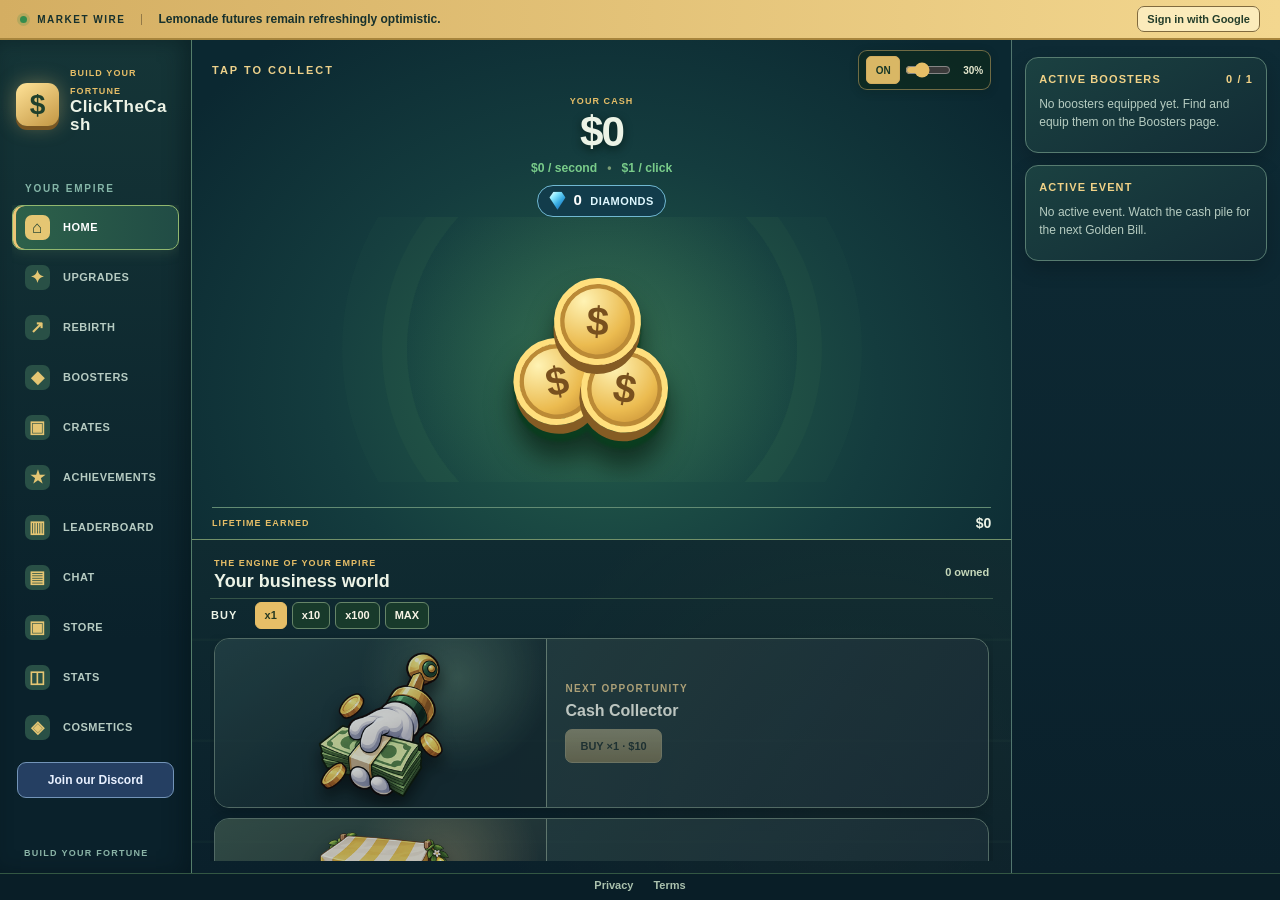
==== commit 0e84c352: "Add public global chat with server-enforced cooldown" ====
--- a/CashEmpire/index.html
+++ b/CashEmpire/index.html
@@ -10,10 +10,12 @@
   <link rel="stylesheet" href="v2.css?v=1">
   <link rel="stylesheet" href="crates.css?v=3">
   <link rel="stylesheet" href="cosmetic-v2.css?v=2">
+  <link rel="stylesheet" href="chat.css?v=1">
   <script src="cloud-outbox.js?v=free-crates-1" defer></script>
   <script src="wealth-progression.js?v=empire-2" defer></script>
   <script src="v2-shell.js?v=1" defer></script>
-  <script src="script.js?v=global-reset-2" defer></script>
+  <script src="script.js?v=rebirth-tiers-1" defer></script>
+  <script src="chat.js?v=1" defer></script>
 </head>
 <body>
   <div class="game-shell">
@@ -44,6 +46,7 @@
           <button class="tab" data-tab="crates" type="button">CRATES</button>
           <button class="tab" data-tab="cosmetics" type="button">COSMETICS</button>
           <button class="tab" data-feature="leaderboard" type="button">LEADERBOARD</button>
+          <button class="tab" data-tab="chat" type="button">CHAT</button>
           <button class="tab" data-feature="store" type="button">STORE</button>
         </nav>
         <div id="tab-upgrades" class="tab-panel active">
@@ -69,6 +72,7 @@
         <div id="tab-boosters" class="tab-panel" hidden><div class="section-heading"><div><span class="eyebrow">RARE FINDS</span><h2>Boosters</h2></div></div><p class="section-intro">Drops can appear while you actively play. Equip one copy of each booster.</p><h3 class="tree-title">Equipment · 6 slots</h3><div id="boosterSlots" class="booster-slots"></div><h3 class="tree-title">Inventory</h3><div id="boosterInventory" class="booster-inventory"></div></div>
         <div id="tab-crates" class="tab-panel" hidden><div class="section-heading"><div><span class="eyebrow">OPEN YOUR FORTUNE</span><h2>Crates</h2></div></div><p class="section-intro">Claim a free Wood Crate daily, Iron Crate weekly, and Royal Crate monthly. Free crates reset at 00:00 UTC. Earn diamonds from achievement claims, or buy crates with diamonds or secure checkout. Preview the exact reward categories and odds before opening.</p><div class="v2-crate-wallet"><span class="v2-diamond-gem" aria-hidden="true"></span><strong id="crateDiamondBalance">0</strong><span>diamonds available</span></div><div id="crateList" class="v2-crate-list"></div></div>
         <div id="tab-cosmetics" class="tab-panel" hidden><div class="section-heading"><div><span class="eyebrow">YOUR LOOK, EVERYWHERE</span><h2>Cosmetics</h2></div></div><p class="section-intro">Choose a look for each slot. Equipped items follow your Google account.</p><div id="cosmeticsList" class="cosmetics-list"></div></div>
+        <div id="tab-chat" class="tab-panel" hidden><div class="section-heading"><div><span class="eyebrow">TALK TO THE WHOLE EMPIRE</span><h2>Global chat</h2></div></div><p class="section-intro">Messages are public to all players. Sign in to join the conversation.</p><div class="chat-panel"><div id="chatMessages" class="chat-messages" role="log" aria-label="Global chat messages" aria-live="polite"></div><p id="chatStatus" class="chat-status" role="status"></p><form id="chatForm" class="chat-form"><label class="sr-only" for="chatInput">Your message</label><input id="chatInput" name="message" type="text" maxlength="200" autocomplete="off" placeholder="Write a message to everyone..."><button id="chatSend" type="submit">Send</button></form><small class="chat-hint">One message every 3 seconds · 200 characters max</small></div></div>
         </div>
         <section class="owned-panel world-panel" aria-label="Owned generator world">
           <div class="owned-heading"><div><span class="eyebrow">THE ENGINE OF YOUR EMPIRE</span><h2>Your business world</h2></div><span id="ownedTotal" class="owned-total">0 owned</span></div>
--- a/CashEmpire/chat.css
+++ b/CashEmpire/chat.css
@@ -0,0 +1,12 @@
+.chat-panel{display:flex;flex-direction:column;min-height:min(62vh,620px);max-width:900px;border:1px solid #527d6b;border-radius:14px;background:linear-gradient(160deg,#173c3b,#102b34);overflow:hidden}
+.chat-messages{flex:1;min-height:300px;max-height:60vh;overflow-y:auto;padding:16px 20px;color:#e8f2e7;font-size:14px;line-height:1.5;overflow-wrap:anywhere}
+.chat-message{margin:0;padding:7px 0;border-bottom:1px solid #41645780}
+.chat-message strong{color:#f1cf7a}
+.chat-status{min-height:22px;margin:0;padding:0 16px;color:#f1cf7a;font-size:12px}
+.chat-form{display:flex;gap:8px;padding:10px 14px 5px;border-top:1px solid #527d6b}
+.chat-form input{flex:1;min-width:0;min-height:42px;padding:8px 12px;border:1px solid #608873;border-radius:8px;background:#0b252e;color:#f3f6ec;font:inherit}
+.chat-form input:focus-visible{outline:2px solid #f1cf7a;outline-offset:1px}
+.chat-form button{min-width:76px;min-height:42px;padding:8px 13px;border:1px solid #f6d98a;border-radius:8px;background:linear-gradient(#f0d483,#c5a450);color:#17332b;font-weight:800;cursor:pointer}
+.chat-form button:disabled{cursor:default;opacity:.55}
+.chat-hint{padding:0 16px 12px;color:#b1cbbd;font-size:11px}
+@media(max-width:760px){.chat-panel{min-height:calc(100dvh - 260px)}.chat-messages{min-height:220px;padding:10px 12px;font-size:13px}.chat-form{padding:8px}.chat-form button{min-width:68px}}
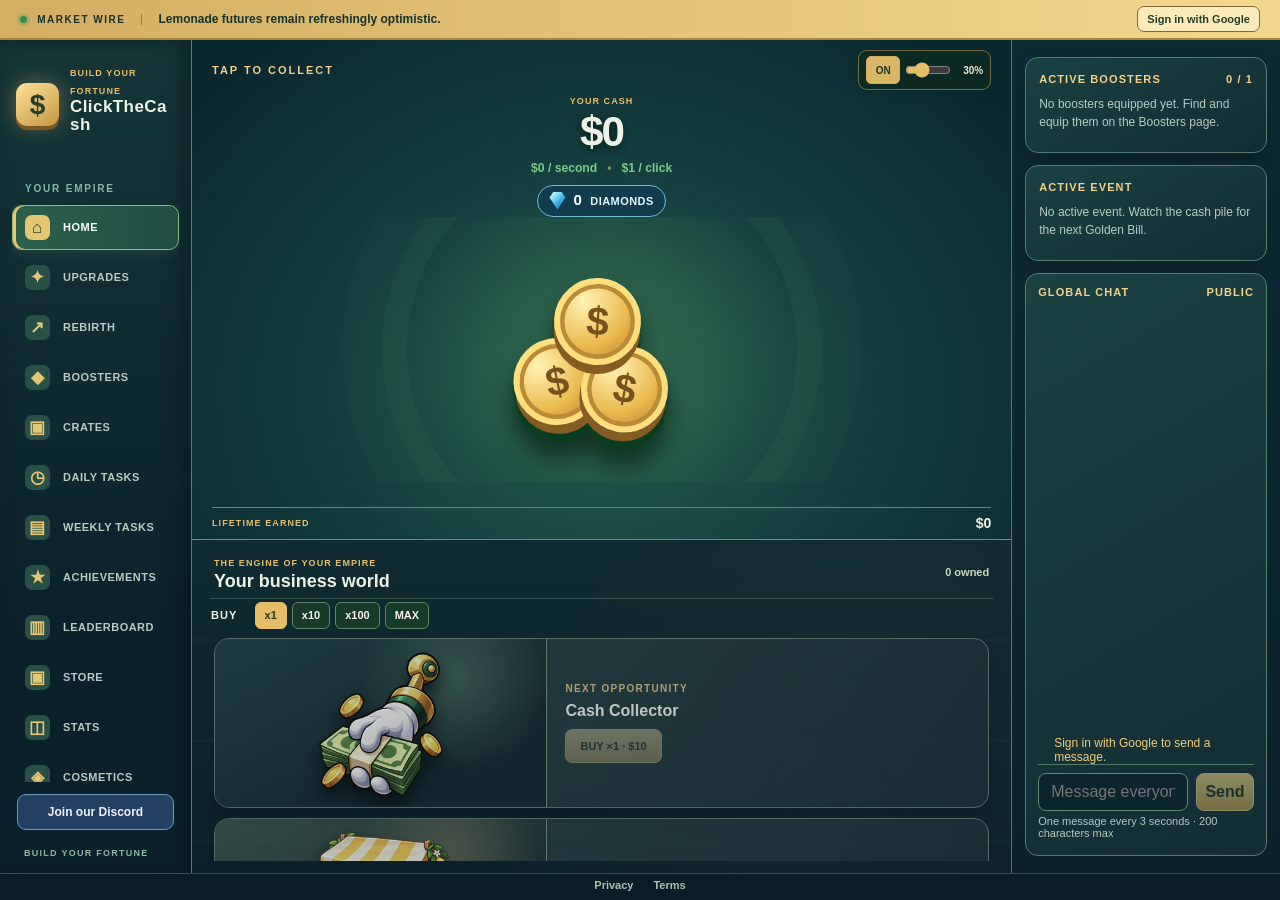
==== commit 656bd05f: "Add daily and weekly quests and dock global chat on home" ====
--- a/CashEmpire/index.html
+++ b/CashEmpire/index.html
@@ -10,12 +10,13 @@
   <link rel="stylesheet" href="v2.css?v=1">
   <link rel="stylesheet" href="crates.css?v=3">
   <link rel="stylesheet" href="cosmetic-v2.css?v=2">
-  <link rel="stylesheet" href="chat.css?v=1">
-  <script src="cloud-outbox.js?v=free-crates-1" defer></script>
+  <link rel="stylesheet" href="chat.css?v=2">
+  <link rel="stylesheet" href="quests.css?v=1">
+  <script src="cloud-outbox.js?v=quests-1" defer></script>
   <script src="wealth-progression.js?v=empire-2" defer></script>
-  <script src="v2-shell.js?v=1" defer></script>
-  <script src="script.js?v=rebirth-tiers-1" defer></script>
-  <script src="chat.js?v=1" defer></script>
+  <script src="v2-shell.js?v=2" defer></script>
+  <script src="script.js?v=quests-1" defer></script>
+  <script src="chat.js?v=2" defer></script>
 </head>
 <body>
   <div class="game-shell">
@@ -44,9 +45,10 @@
           <button class="tab" data-tab="prestige" type="button">REBIRTH</button>
           <button class="tab" data-tab="boosters" type="button">BOOSTERS</button>
           <button class="tab" data-tab="crates" type="button">CRATES</button>
+          <button class="tab" data-tab="daily" type="button">DAILY TASKS</button>
+          <button class="tab" data-tab="weekly" type="button">WEEKLY TASKS</button>
           <button class="tab" data-tab="cosmetics" type="button">COSMETICS</button>
           <button class="tab" data-feature="leaderboard" type="button">LEADERBOARD</button>
-          <button class="tab" data-tab="chat" type="button">CHAT</button>
           <button class="tab" data-feature="store" type="button">STORE</button>
         </nav>
         <div id="tab-upgrades" class="tab-panel active">
@@ -71,8 +73,10 @@
         </div>
         <div id="tab-boosters" class="tab-panel" hidden><div class="section-heading"><div><span class="eyebrow">RARE FINDS</span><h2>Boosters</h2></div></div><p class="section-intro">Drops can appear while you actively play. Equip one copy of each booster.</p><h3 class="tree-title">Equipment · 6 slots</h3><div id="boosterSlots" class="booster-slots"></div><h3 class="tree-title">Inventory</h3><div id="boosterInventory" class="booster-inventory"></div></div>
         <div id="tab-crates" class="tab-panel" hidden><div class="section-heading"><div><span class="eyebrow">OPEN YOUR FORTUNE</span><h2>Crates</h2></div></div><p class="section-intro">Claim a free Wood Crate daily, Iron Crate weekly, and Royal Crate monthly. Free crates reset at 00:00 UTC. Earn diamonds from achievement claims, or buy crates with diamonds or secure checkout. Preview the exact reward categories and odds before opening.</p><div class="v2-crate-wallet"><span class="v2-diamond-gem" aria-hidden="true"></span><strong id="crateDiamondBalance">0</strong><span>diamonds available</span></div><div id="crateList" class="v2-crate-list"></div></div>
+        <div id="tab-daily" class="tab-panel" hidden><div class="section-heading"><div><span class="eyebrow">A FRESH CHALLENGE EVERY DAY</span><h2>Daily tasks</h2></div><span id="dailyQuestCount" class="section-count">0 / 10</span></div><p id="dailyQuestReset" class="section-intro"></p><div id="dailyQuestList" class="quest-list"></div><div id="dailyQuestCompletion" class="quest-completion"></div></div>
+        <div id="tab-weekly" class="tab-panel" hidden><div class="section-heading"><div><span class="eyebrow">THE LONG GAME</span><h2>Weekly tasks</h2></div><span id="weeklyQuestCount" class="section-count">0 / 12</span></div><p id="weeklyQuestReset" class="section-intro"></p><div id="weeklyQuestList" class="quest-list"></div><div id="weeklyQuestCompletion" class="quest-completion"></div></div>
         <div id="tab-cosmetics" class="tab-panel" hidden><div class="section-heading"><div><span class="eyebrow">YOUR LOOK, EVERYWHERE</span><h2>Cosmetics</h2></div></div><p class="section-intro">Choose a look for each slot. Equipped items follow your Google account.</p><div id="cosmeticsList" class="cosmetics-list"></div></div>
-        <div id="tab-chat" class="tab-panel" hidden><div class="section-heading"><div><span class="eyebrow">TALK TO THE WHOLE EMPIRE</span><h2>Global chat</h2></div></div><p class="section-intro">Messages are public to all players. Sign in to join the conversation.</p><div class="chat-panel"><div id="chatMessages" class="chat-messages" role="log" aria-label="Global chat messages" aria-live="polite"></div><p id="chatStatus" class="chat-status" role="status"></p><form id="chatForm" class="chat-form"><label class="sr-only" for="chatInput">Your message</label><input id="chatInput" name="message" type="text" maxlength="200" autocomplete="off" placeholder="Write a message to everyone..."><button id="chatSend" type="submit">Send</button></form><small class="chat-hint">One message every 3 seconds · 200 characters max</small></div></div>
+        <section id="chatDock" class="v2-chat-panel" aria-label="Global chat"><div class="v2-panel-title"><h2>Global chat</h2><span>PUBLIC</span></div><div class="chat-panel"><div id="chatMessages" class="chat-messages" role="log" aria-label="Global chat messages" aria-live="polite"></div><p id="chatStatus" class="chat-status" role="status"></p><form id="chatForm" class="chat-form"><label class="sr-only" for="chatInput">Your message</label><input id="chatInput" name="message" type="text" maxlength="200" autocomplete="off" placeholder="Message everyone..."><button id="chatSend" type="submit">Send</button></form><small class="chat-hint">One message every 3 seconds · 200 characters max</small></div></section>
         </div>
         <section class="owned-panel world-panel" aria-label="Owned generator world">
           <div class="owned-heading"><div><span class="eyebrow">THE ENGINE OF YOUR EMPIRE</span><h2>Your business world</h2></div><span id="ownedTotal" class="owned-total">0 owned</span></div>
--- a/CashEmpire/chat.css
+++ b/CashEmpire/chat.css
@@ -10,3 +10,13 @@
 .chat-form button:disabled{cursor:default;opacity:.55}
 .chat-hint{padding:0 16px 12px;color:#b1cbbd;font-size:11px}
 @media(max-width:760px){.chat-panel{min-height:calc(100dvh - 260px)}.chat-messages{min-height:220px;padding:10px 12px;font-size:13px}.chat-form{padding:8px}.chat-form button{min-width:68px}}
+html.v2 .v2-chat-panel{display:flex;flex:1 1 auto;flex-direction:column;min-height:250px;padding:12px;border:1px solid #577c70;border-radius:13px;background:linear-gradient(150deg,#1b4141,#122c35);overflow:hidden}
+html.v2 .v2-chat-panel .chat-panel{flex:1;min-height:0;max-width:none;border:0;border-radius:0;background:transparent}
+html.v2 .v2-chat-panel .chat-messages{min-height:0;max-height:none;padding:4px 3px;font-size:12px}
+html.v2 .v2-chat-panel .chat-message{padding:5px 0}
+html.v2 .v2-chat-panel .chat-form{padding:8px 0 4px}
+html.v2 .v2-chat-panel .chat-form input,html.v2 .v2-chat-panel .chat-form button{min-height:38px}
+html.v2 .v2-chat-panel .chat-form button{min-width:58px;padding-inline:7px}
+html.v2 .v2-chat-panel .chat-hint{padding:0 0 4px}
+html.v2 .v2-chat-panel .sr-only{position:absolute;width:1px;height:1px;padding:0;margin:-1px;overflow:hidden;clip:rect(0,0,0,0);white-space:nowrap;border:0}
+@media(max-width:760px){html.v2 .v2-home{display:flex;flex-direction:column}html.v2 .v2-home-center{display:contents}html.v2 .v2-home .play-column{order:1}html.v2 .v2-home .v2-right{order:2}html.v2 .v2-home .world-panel{order:3}html.v2 .v2-chat-panel{order:-1;grid-column:1/-1;min-height:280px;height:300px}html.v2 .v2-chat-panel .chat-messages{min-height:0}}
--- a/CashEmpire/quests.css
+++ b/CashEmpire/quests.css
@@ -0,0 +1,18 @@
+.quest-list{display:grid;grid-template-columns:repeat(auto-fit,minmax(245px,1fr));gap:12px;margin-top:16px}
+.quest-card,.quest-completion{padding:16px;border:1px solid #5a806b;border-radius:12px;background:linear-gradient(145deg,#21493e,#15362f);color:#eff5e9;box-shadow:0 6px 16px #0002}
+.quest-card.claimed{border-color:#b4a76a;background:linear-gradient(145deg,#2b503d,#234137)}
+.quest-card-top,.quest-card-foot{display:flex;justify-content:space-between;align-items:center;gap:9px}
+.quest-difficulty{padding:4px 7px;border-radius:999px;background:#10392f;color:#f0d284;font-size:10px;font-weight:900;text-transform:uppercase;letter-spacing:.07em}
+.quest-reward{color:#eacb7e;font-size:11px;font-weight:800;text-align:right}
+.quest-card h3{margin:12px 0 5px;font-size:18px;line-height:1.2}
+.quest-card p{margin:0 0 12px;color:#c4d7c8;font-size:12px}
+.quest-progress{height:8px;overflow:hidden;border:1px solid #58775e;border-radius:8px;background:#0b2a26}
+.quest-progress span{display:block;height:100%;border-radius:8px;background:linear-gradient(90deg,#76c684,#f2d475)}
+.quest-card-foot{margin-top:11px;color:#c6ddcb;font-size:11px}
+.quest-card-foot button,.quest-completion button{min-height:36px;padding:7px 10px;border:1px solid #e9cf80;border-radius:7px;background:linear-gradient(#f4da90,#c8a955);color:#193a30;font-size:11px;font-weight:900;cursor:pointer}
+.quest-card-foot button:disabled,.quest-completion button:disabled{cursor:default;opacity:.58}
+.quest-completion{margin-top:20px;padding:20px;border-color:#cfb86c;background:linear-gradient(135deg,#2c503d,#183630)}
+.quest-completion h3{margin:0 0 7px;font-size:21px}
+.quest-completion p{margin:0 0 15px;color:#efda9c;font-size:13px}
+.quest-notice{padding:22px;border:1px solid #577b6d;border-radius:12px;background:#1a3e3a;color:#e8d38d}
+@media(max-width:600px){.quest-list{grid-template-columns:1fr;gap:9px}.quest-card{padding:12px}.quest-card h3{font-size:16px}.quest-completion{padding:15px}}
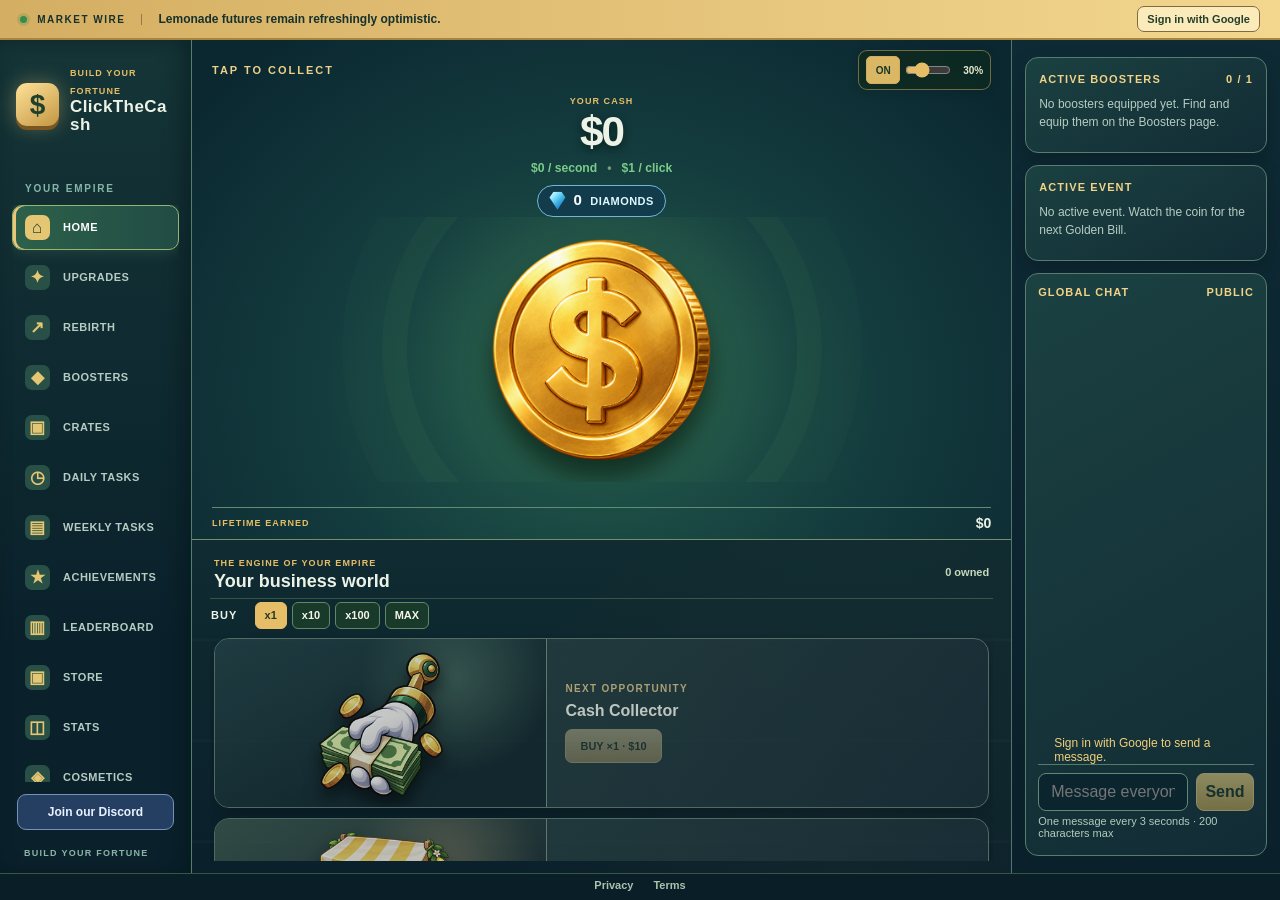
==== commit 826cf921: "Replace money pile cosmetics with coin skins" ====
--- a/CashEmpire/index.html
+++ b/CashEmpire/index.html
@@ -4,18 +4,27 @@
   <meta charset="utf-8">
   <meta name="viewport" content="width=device-width, initial-scale=1, viewport-fit=cover">
   <meta name="theme-color" content="#11251c">
-  <meta name="description" content="ClickTheCash — build a business fortune, one tap at a time.">
-  <title>ClickTheCash</title>
+  <meta name="description" content="Play ClickTheCash, a free online idle clicker game. Build businesses, earn money, complete daily and weekly tasks, unlock upgrades, rebirth and compete on the leaderboard.">
+  <meta name="robots" content="index, follow">
+  <link rel="canonical" href="https://clickthecash.online/">
+  <meta property="og:title" content="ClickTheCash - Free Online Idle Clicker Game">
+  <meta property="og:description" content="Build businesses, earn money, complete tasks, rebirth and compete with other players in ClickTheCash.">
+  <meta property="og:url" content="https://clickthecash.online/">
+  <meta property="og:type" content="website">
+  <title>ClickTheCash - Free Online Idle Clicker Game</title>
   <link rel="stylesheet" href="style.css?v=world-balance-1">
   <link rel="stylesheet" href="v2.css?v=1">
   <link rel="stylesheet" href="crates.css?v=3">
-  <link rel="stylesheet" href="cosmetic-v2.css?v=2">
+  <link rel="stylesheet" href="cosmetic-v2.css?v=coin-1">
+  <link rel="stylesheet" href="coin-skins.css?v=1">
+  <link rel="preload" as="image" href="assets/coins/base-coin.png">
   <link rel="stylesheet" href="chat.css?v=2">
   <link rel="stylesheet" href="quests.css?v=1">
   <script src="cloud-outbox.js?v=quests-1" defer></script>
   <script src="wealth-progression.js?v=empire-2" defer></script>
   <script src="v2-shell.js?v=2" defer></script>
-  <script src="script.js?v=quests-1" defer></script>
+  <script src="coin-skins.js?v=1" defer></script>
+  <script src="script.js?v=coin-1" defer></script>
   <script src="chat.js?v=2" defer></script>
 </head>
 <body>
@@ -29,7 +38,7 @@
         <div id="pileZone" class="pile-zone">
           <div id="particleLayer" class="particle-layer" aria-hidden="true"></div>
           <div class="wealth-backdrop" aria-hidden="true"></div>
-          <button id="moneyPile" class="money-pile wealth-0" type="button" aria-label="Collect cash from the wealth pile"></button>
+          <button id="moneyPile" class="money-pile wealth-0" type="button" aria-label="Collect cash from the coin"></button>
           <div id="effectLayer" class="effect-layer" aria-hidden="true"></div>
           <button id="goldenBill" class="golden-bill" type="button" hidden aria-label="Claim Golden Bill"><img id="goldenBillArt" src="assets/bills/golden-bill.png" alt="" width="116" height="96" decoding="async"><span class="golden-fallback" aria-hidden="true">GOLDEN BILL</span><b id="goldenCountdown" class="event-countdown" aria-label="Seconds remaining">12</b></button><button id="boosterDrop" class="booster-drop" type="button" hidden aria-label="Claim Booster Drop"><span>◆</span><small>BOOSTER DROP</small><b id="dropCountdown" class="event-countdown">20</b></button><div id="burstLayer" class="burst-layer" aria-hidden="true"></div>
         </div>
--- a/CashEmpire/cosmetic-v2.css
+++ b/CashEmpire/cosmetic-v2.css
@@ -1,25 +1,3 @@
-/* Distinct, code-drawn cosmetic materials. The same artwork is used in preview and play. */
-html.v2 .v2-demo-pile{position:relative;width:min(100%,350px);min-height:104px}
-html.v2 .v2-cosmetic-pile{display:grid;grid-template-columns:repeat(4,minmax(0,1fr));align-items:center;gap:clamp(2px,.6vw,8px);width:100%;height:100%;padding:8px 3px;--item-light:#fff0a6;--item-mid:#d9a642;--item-dark:#78511c;--item-ink:#4b2c0c;--pile-glow:#e9ba58}
-html.v2 #moneyPile .v2-cosmetic-pile{display:none;position:absolute;inset:0;align-content:center}
-html.v2[data-cosmetic-pile]:not([data-cosmetic-pile=""]) #moneyPile .wealth-scene{display:none}
-html.v2[data-cosmetic-pile]:not([data-cosmetic-pile=""]) #moneyPile .v2-cosmetic-pile{display:grid}
-html.v2 .v2-wealth-item{display:grid;justify-items:center;align-content:center;gap:8px;min-width:0;filter:drop-shadow(0 5px 5px #0008)}
-html.v2 .v2-wealth-item small{color:#e9efdf;font-size:clamp(7px,.65vw,10px);font-weight:900;letter-spacing:.04em;text-shadow:0 1px 2px #000}
-html.v2 .v2-wealth-shape{display:grid;place-items:center;width:min(100%,64px);aspect-ratio:1;border:4px solid var(--item-dark);background:linear-gradient(135deg,var(--item-light),var(--item-mid) 49%,var(--item-dark));box-shadow:inset 0 0 0 3px #ffffff75,inset 0 -9px 9px #0003,0 0 15px var(--pile-glow);color:var(--item-ink);font-size:clamp(19px,2vw,31px);font-weight:1000;line-height:1}
-html.v2 .v2-wealth-item.coin .v2-wealth-shape{border-radius:50%}
-html.v2 .v2-wealth-item.gold .v2-wealth-shape{width:min(100%,72px);aspect-ratio:1.32;clip-path:polygon(18% 8%,82% 8%,100% 78%,91% 95%,9% 95%,0 78%);border-radius:7px}
-html.v2 .v2-wealth-item.bitcoin .v2-wealth-shape{border-radius:50%;box-shadow:inset 0 0 0 4px #ffffff8a,inset 0 0 0 8px #0003,0 0 17px var(--pile-glow)}
-html.v2 .v2-wealth-item.diamond .v2-wealth-shape{clip-path:polygon(23% 4%,77% 4%,100% 34%,50% 98%,0 34%);border:0;background:linear-gradient(145deg,#fff 5%,var(--item-light) 18%,var(--item-mid) 45%,var(--item-dark) 70%,var(--item-light) 90%)}
-html.v2 .v2-cosmetic-pile[data-pile-skin^="emerald"]{--item-light:#d8ffbb;--item-mid:#2bd584;--item-dark:#086747;--item-ink:#064830;--pile-glow:#37ff9b}
-html.v2 .v2-cosmetic-pile[data-pile-skin^="diamond"]{--item-light:#f5ffff;--item-mid:#65cef4;--item-dark:#1d4d9c;--item-ink:#123b73;--pile-glow:#53d6ff}
-html.v2 .v2-cosmetic-pile[data-pile-skin^="pink_diamond"]{--item-light:#fff1fa;--item-mid:#fa78c9;--item-dark:#9c2677;--item-ink:#75175b;--pile-glow:#ff75d7}
-html.v2 .v2-cosmetic-pile[data-pile-skin^="obsidian"]{--item-light:#c9a4ec;--item-mid:#583b85;--item-dark:#151325;--item-ink:#f1d9ff;--pile-glow:#b266ef}
-html.v2 .v2-cosmetic-pile[data-pile-skin^="luxury"]{--item-light:#fff6bd;--item-mid:#d6aa39;--item-dark:#1e1b18;--item-ink:#272016;--pile-glow:#ffe28e}
-html.v2 .v2-cosmetic-pile[data-pile-skin^="cosmic"]{--item-light:#d6f4ff;--item-mid:#806ce0;--item-dark:#202461;--item-ink:#f5efff;--pile-glow:#a48cff}
-html.v2 .v2-cosmetic-pile[data-pile-skin^="cosmic"] .v2-wealth-item.diamond .v2-wealth-shape{background:conic-gradient(from 25deg,#69efff,#7152cb,#ef8fee,#253377,#69efff)}
-html.v2 .v2-cosmetic-pile[data-pile-skin^="obsidian"] .v2-wealth-item.diamond .v2-wealth-shape{background:linear-gradient(130deg,#e0b9ff,#372554 45%,#090c19 70%,#9c62d3)}
-
 html.v2[data-cosmetic-background="vault_background"] .play-column,
 html.v2 .v2-cosmetic-demo[data-preview-background="vault_background"]{background:radial-gradient(circle at 50% 47%,transparent 0 24%,#7a969b 24.5% 26%,#253f4a 26.5% 34%,transparent 34.5%),repeating-linear-gradient(90deg,#111f2a 0 16px,#273e4b 17px 18px,#111f2a 19px 70px),linear-gradient(#294853,#091d28)}
 html.v2[data-cosmetic-background="luxury_background"] .play-column,
@@ -56,4 +34,3 @@
 html.v2 .v2-stage-tooltip-title{display:block;margin-bottom:5px;color:#f8d881;font-size:15px}
 html.v2 .v2-stage-tooltip .tooltip-stat{padding:5px 0;font-size:11px}
 @media(max-width:600px){html.v2 .v2-stage-tooltip{padding:7px 9px}html.v2 .v2-stage-tooltip-title{font-size:12px}html.v2 .v2-stage-tooltip .tooltip-stat{padding:2px 0;font-size:9px}}
-@media(max-width:600px){html.v2 .v2-demo-pile{min-height:92px}html.v2 .v2-wealth-item small{font-size:8px}html.v2 .v2-wealth-shape{border-width:2px}}
--- a/CashEmpire/coin-skins.css
+++ b/CashEmpire/coin-skins.css
@@ -0,0 +1,15 @@
+/* One image and one silhouette for Home and preview; no ownership state here. */
+.coin-art{position:relative;display:block;width:100%;height:100%;aspect-ratio:1;pointer-events:none;isolation:isolate}
+.coin-image{display:block;width:100%;height:100%;object-fit:contain;filter:var(--coin-filter,none);user-select:none}
+.coin-art[data-coin-skin="emerald"]{--coin-filter:hue-rotate(83deg) saturate(1.1)}
+.coin-art[data-coin-skin="diamond"]{--coin-filter:hue-rotate(160deg) saturate(.55) brightness(1.18)}
+.coin-art[data-coin-skin="pink-diamond"]{--coin-filter:hue-rotate(280deg) saturate(.7) brightness(1.1)}
+.coin-art[data-coin-skin="obsidian"]{--coin-filter:hue-rotate(218deg) saturate(.6) brightness(.57) contrast(1.2)}
+.coin-art[data-coin-skin="luxury"]{--coin-filter:grayscale(1) brightness(.3) contrast(1.2)}
+.coin-art[data-coin-skin="cosmic"]{--coin-filter:hue-rotate(175deg) saturate(1.15) brightness(.72)}
+.coin-art:is([data-coin-skin="luxury"],[data-coin-skin="cosmic"])::after{content:"";position:absolute;inset:0;mask:url("assets/coins/base-coin.png") center/contain no-repeat;-webkit-mask:url("assets/coins/base-coin.png") center/contain no-repeat;pointer-events:none}
+.coin-art[data-coin-skin="luxury"]::after{background:url("assets/coins/base-coin.png") center/contain no-repeat;mask:radial-gradient(circle,transparent 0 46%,#000 50%);-webkit-mask:radial-gradient(circle,transparent 0 46%,#000 50%)}
+.coin-art[data-coin-skin="cosmic"]::after{background:radial-gradient(circle at 37% 30%,#fff9 0 1px,transparent 2px),radial-gradient(circle at 66% 43%,#c5ddff99 0 1px,transparent 2px),radial-gradient(circle at 42% 73%,#fff8 0 1px,transparent 2px),linear-gradient(125deg,#174c8c55,transparent 45%,#9b57c955);mix-blend-mode:screen}
+html.v2 .v2-demo-pile{width:clamp(150px,38vw,235px);height:auto;min-height:0;aspect-ratio:1;margin-inline:auto}
+/* Keep existing button sizing, hitbox, focus, hover and press animation. */
+#moneyPile>.coin-art{position:absolute;inset:0}
